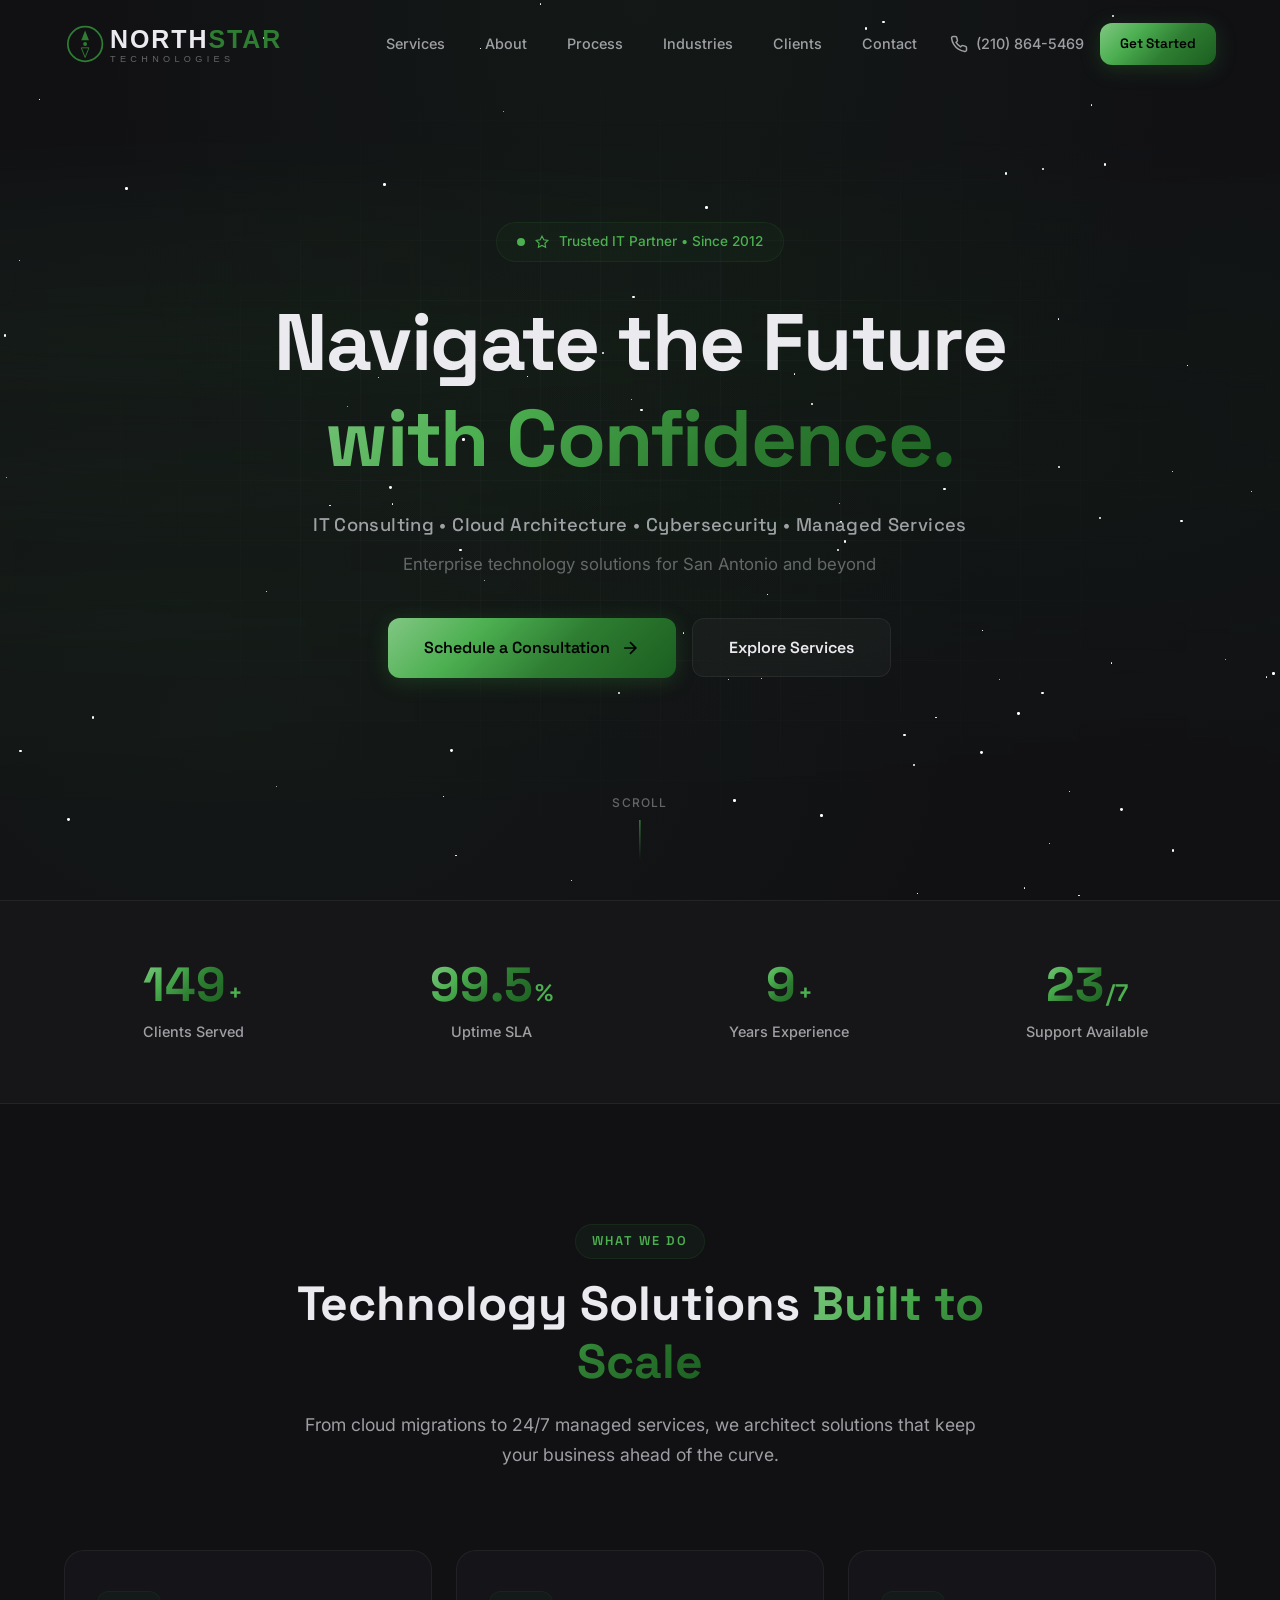
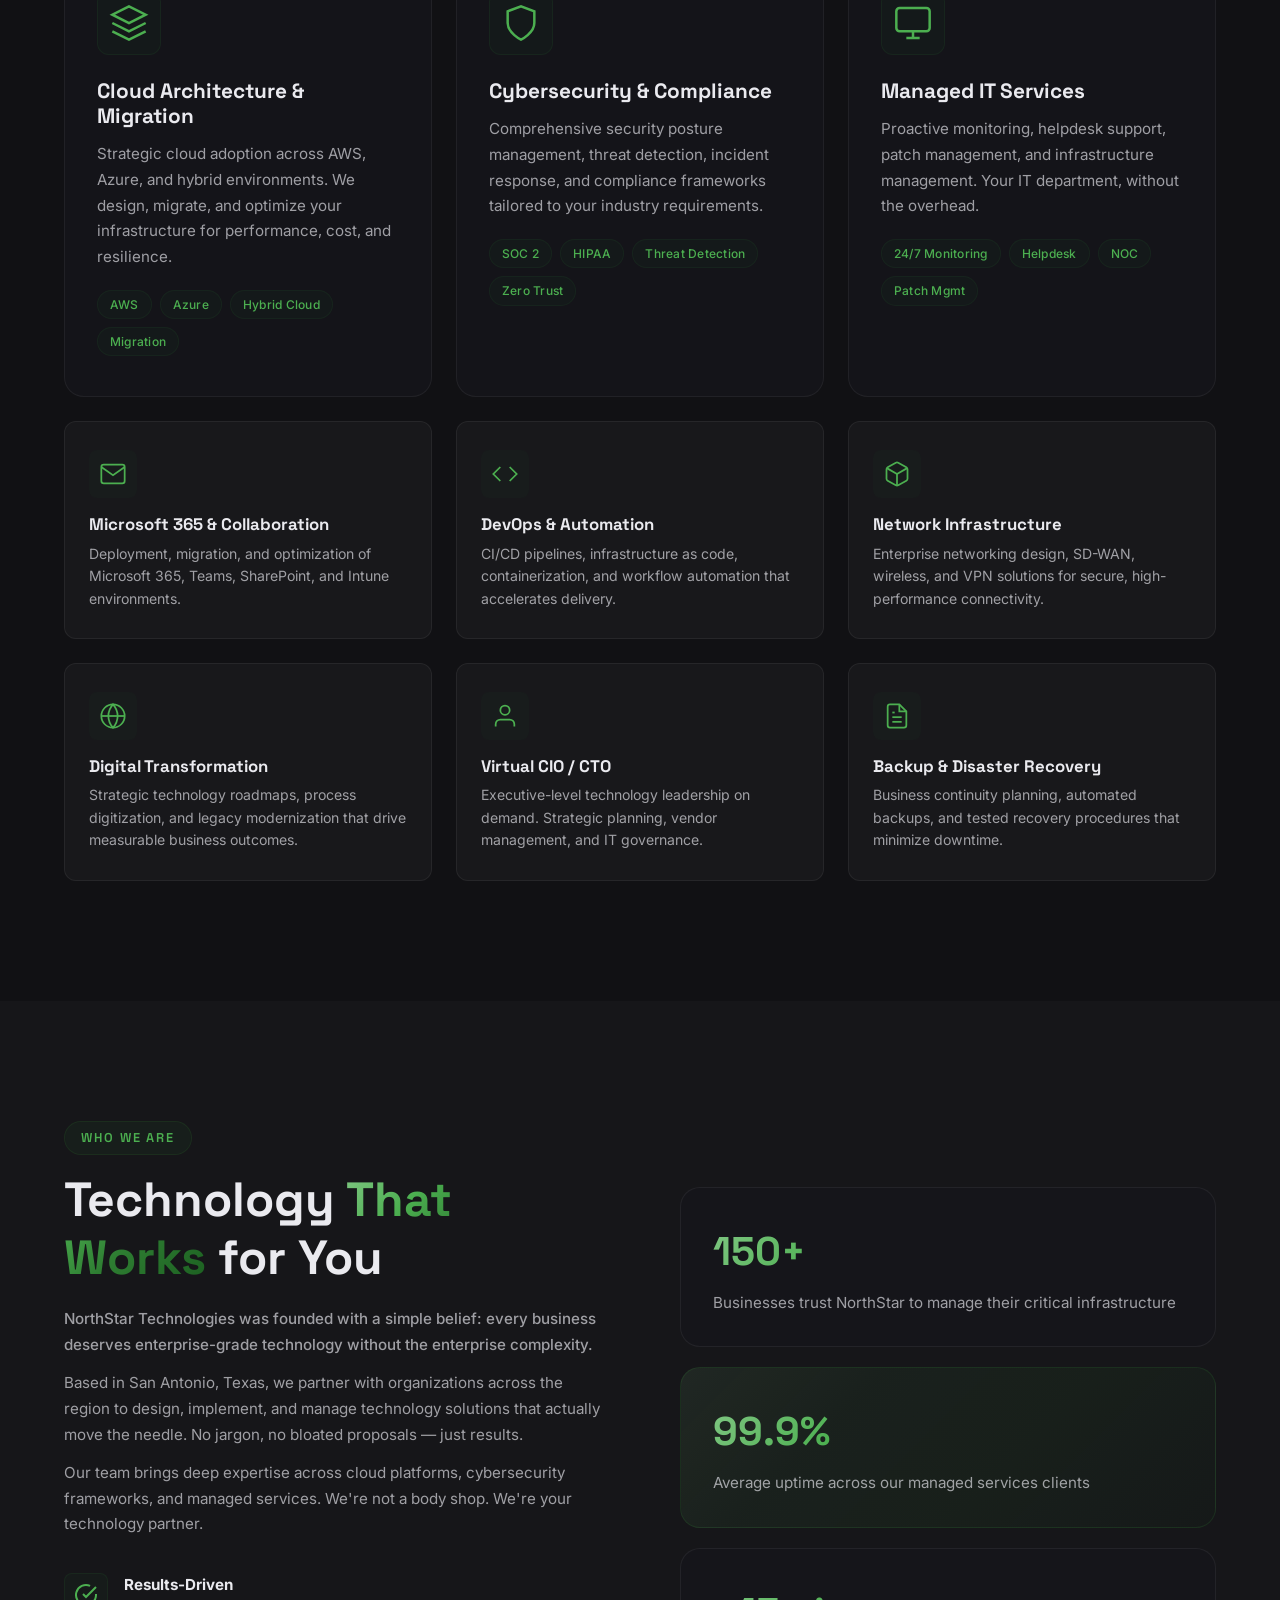
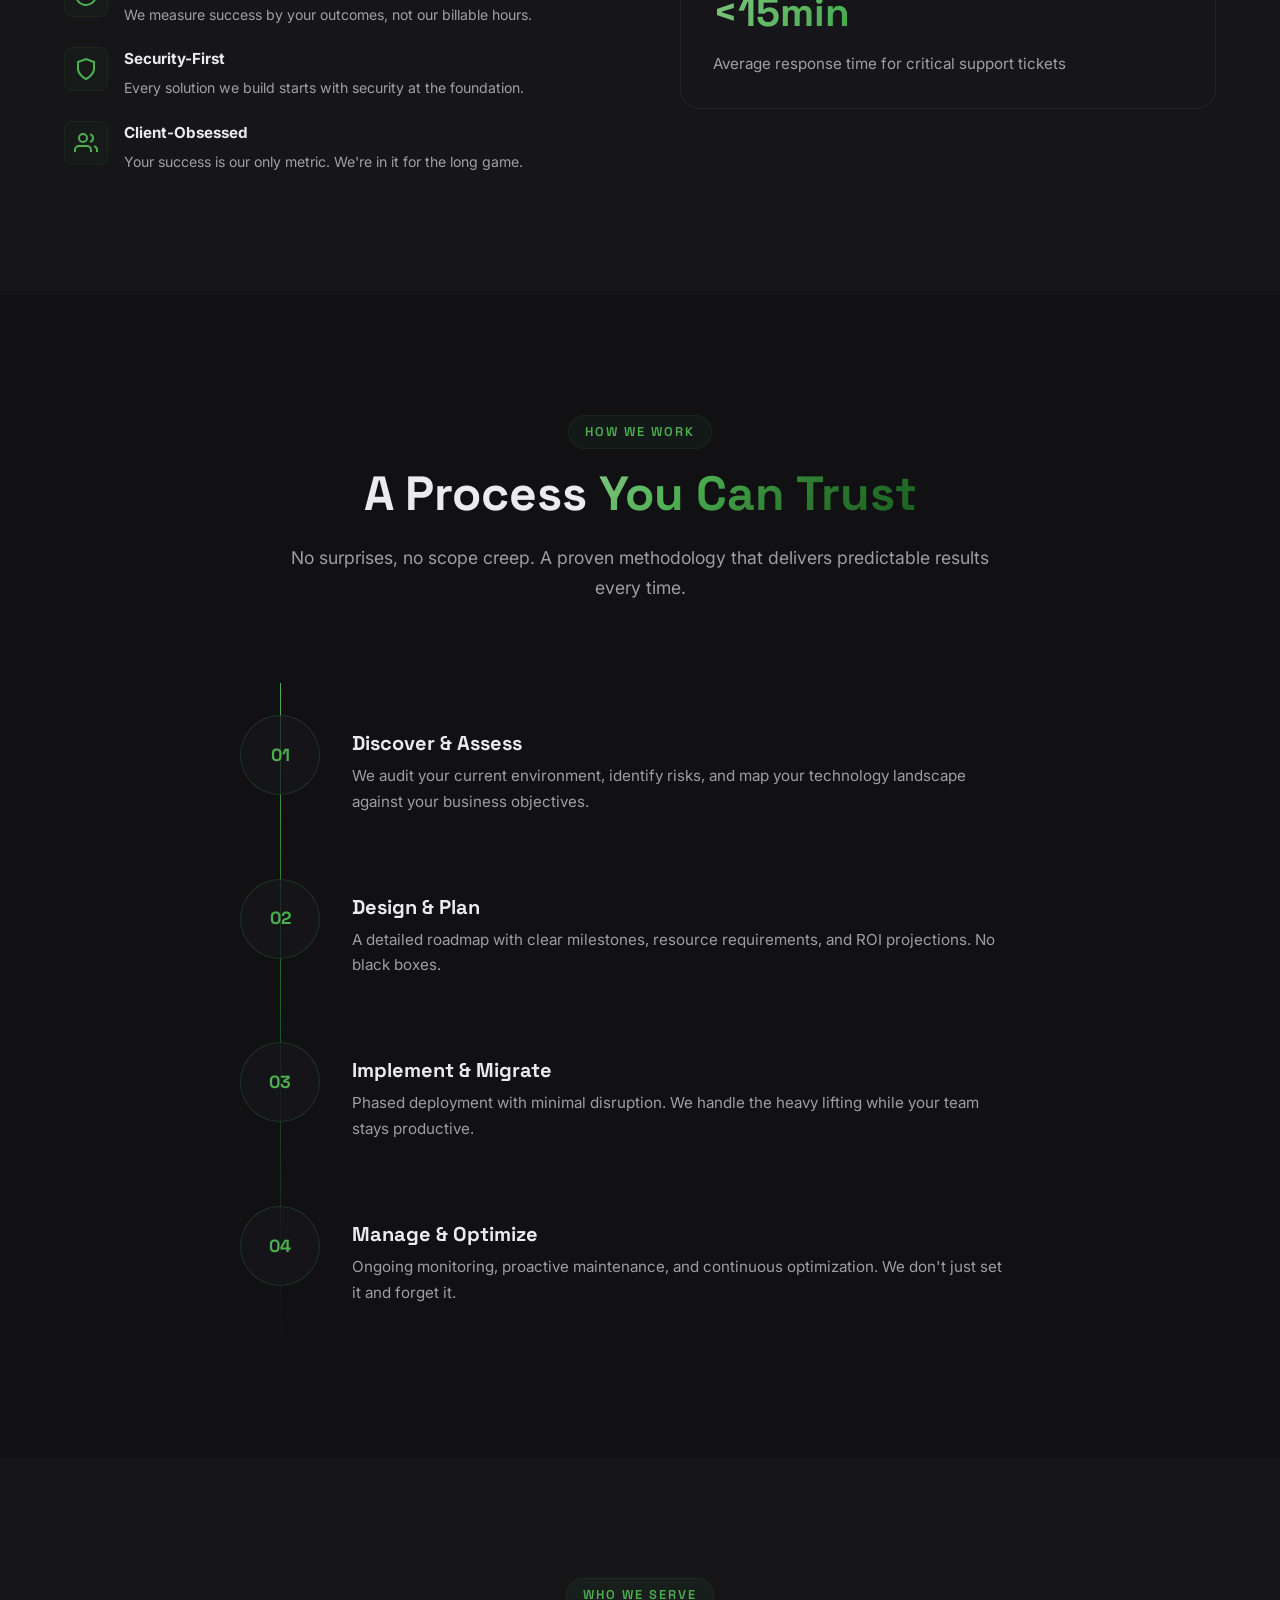
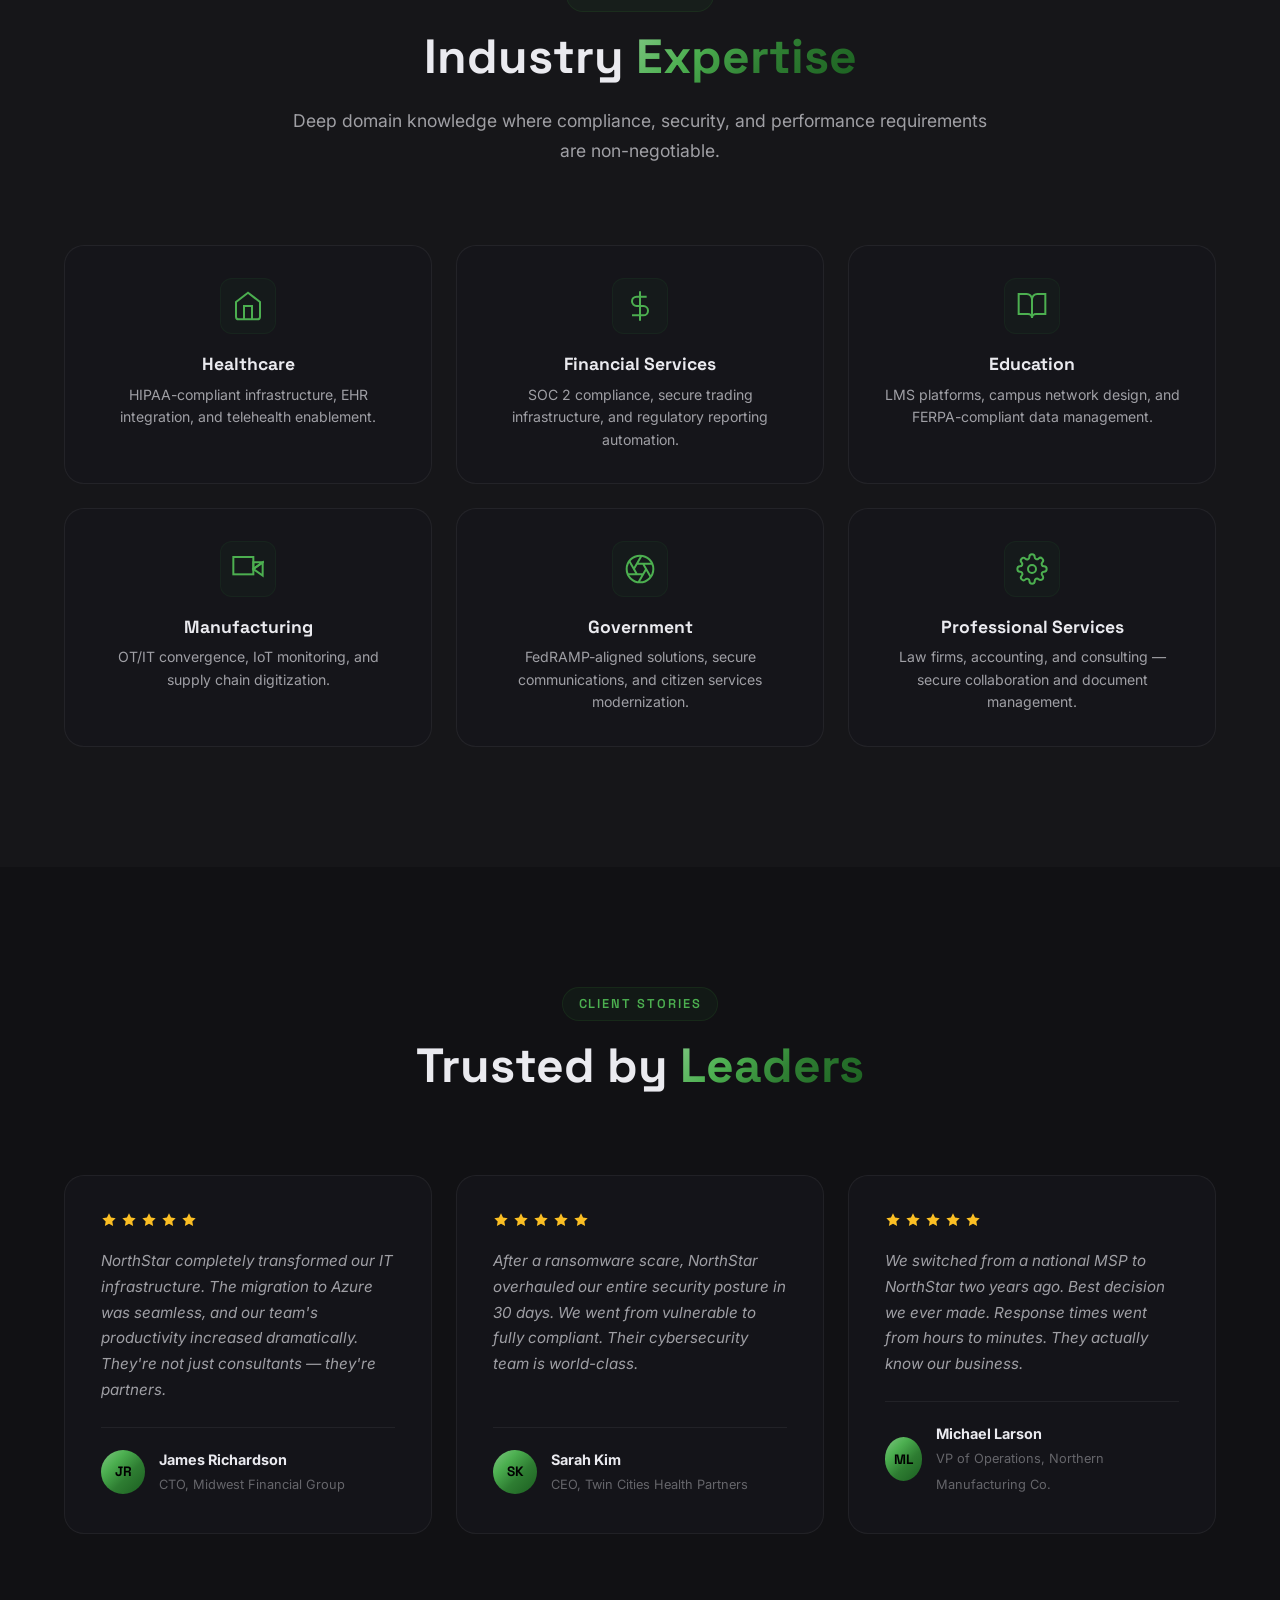
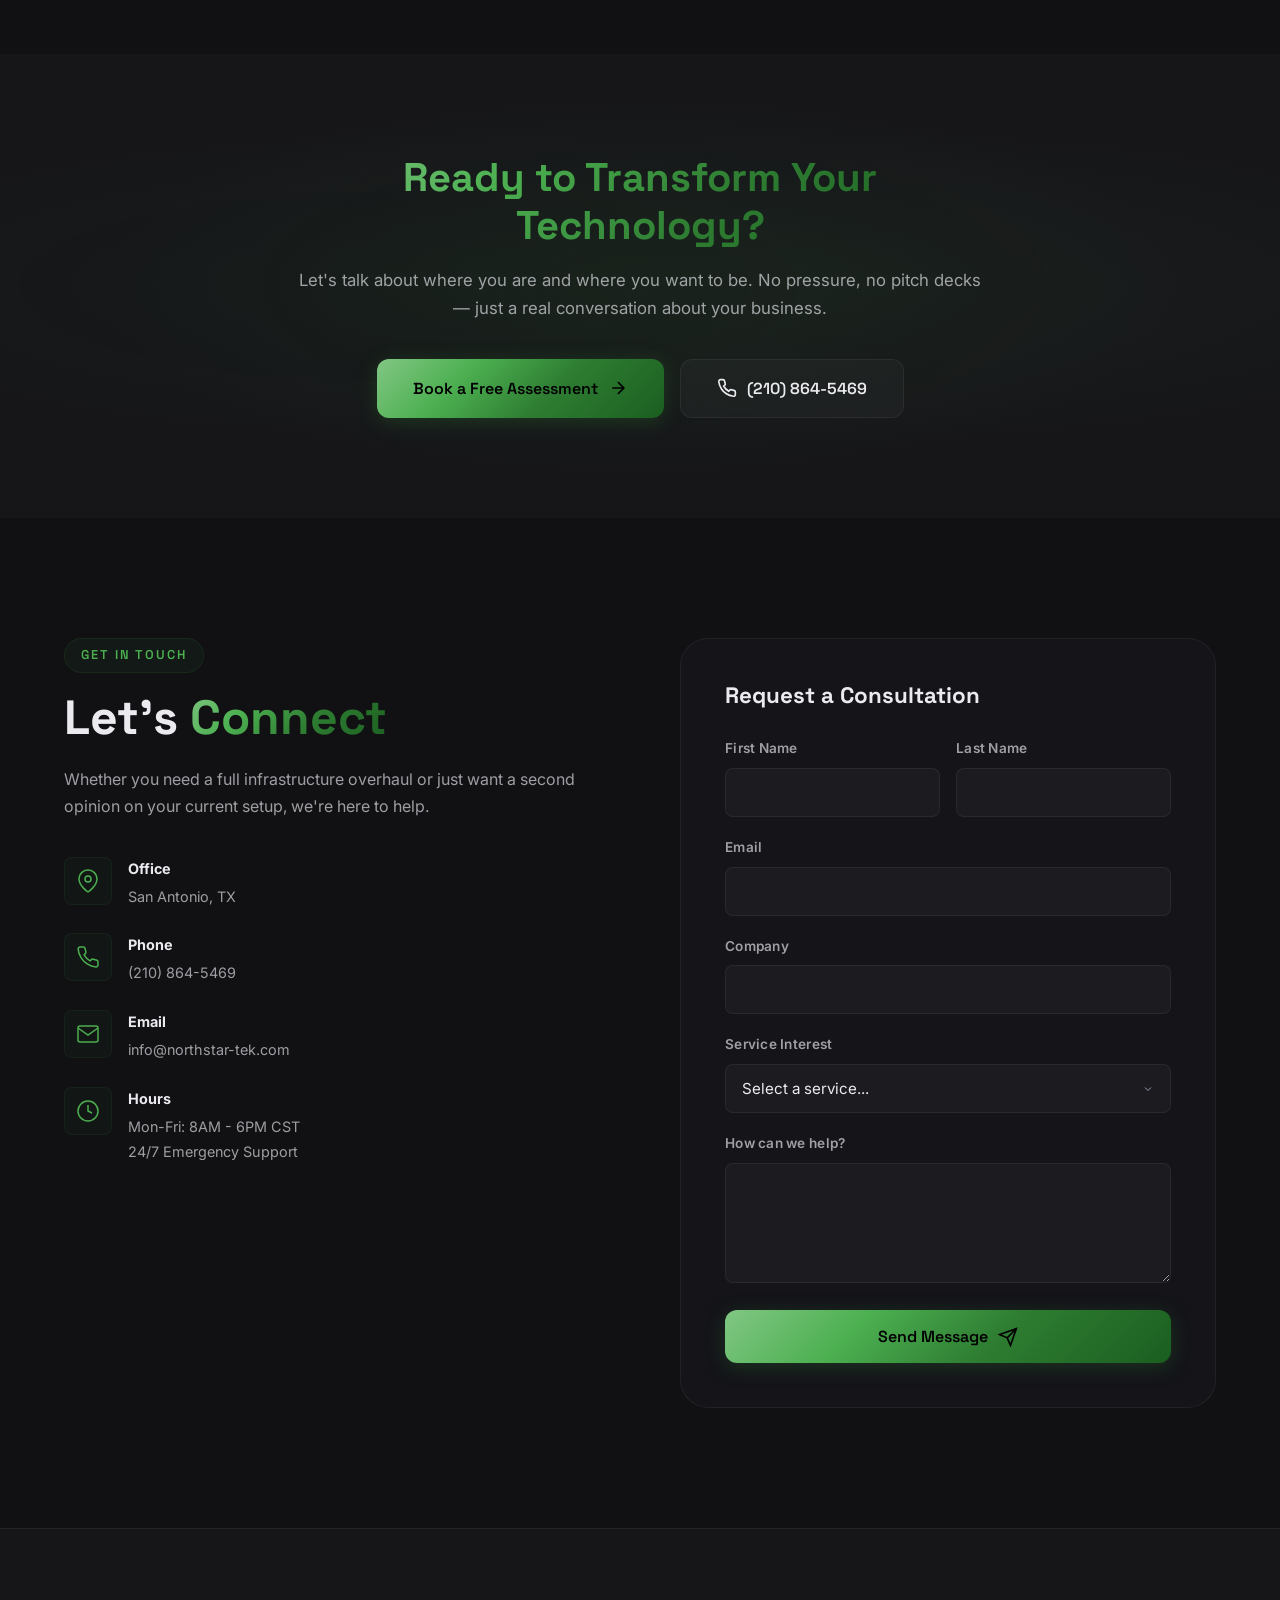
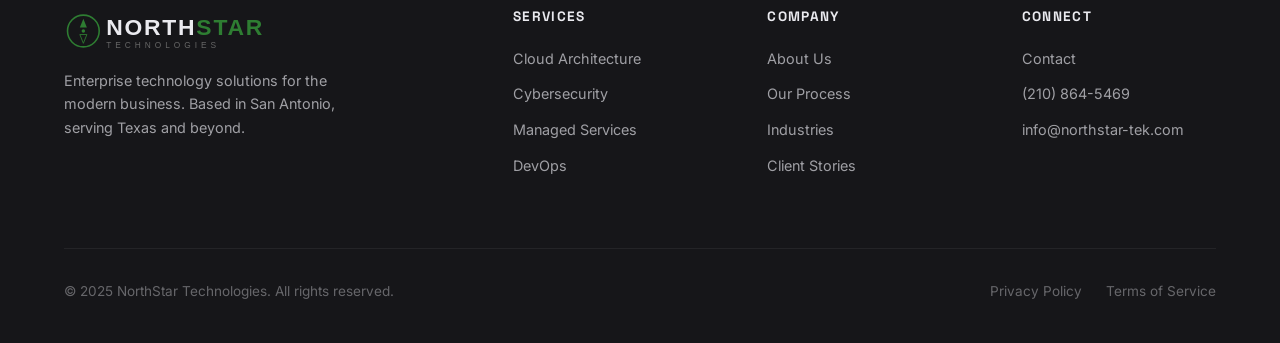
==== index.html @ d7e5555e "fix: correct phone number, founded year, metrics layout - Phone: (210) 864-5469 - Founded: 2012 - Me" ====
<!DOCTYPE html>
<html lang="en">
<head>
    <meta charset="UTF-8">
    <meta name="viewport" content="width=device-width, initial-scale=1.0">
    <title>NorthStar Technologies | IT Consulting & Managed Services — Saint Paul, MN</title>
    <meta name="description" content="NorthStar Technologies — San Antonio's premier IT consulting firm. Managed services, cloud architecture, cybersecurity, and digital transformation. Trusted by enterprises since 2012.">
    <meta name="keywords" content="IT consulting San Antonio, managed services Texas, cloud architecture, cybersecurity, digital transformation, NorthStar Technologies">
    <meta property="og:title" content="NorthStar Technologies | IT Consulting & Managed Services">
    <meta property="og:description" content="San Antonio's premier IT consulting firm. Cloud, security, managed services.">
    <meta property="og:type" content="website">
    <meta property="og:url" content="https://www.northstar-tek.com">
    <link rel="preconnect" href="https://fonts.googleapis.com">
    <link rel="preconnect" href="https://fonts.gstatic.com" crossorigin>
    <link href="https://fonts.googleapis.com/css2?family=Space+Grotesk:wght@300;400;500;600;700&family=Inter:wght@300;400;500;600;700&display=swap" rel="stylesheet">
    <link rel="stylesheet" href="css/styles.css">
    <link rel="icon" type="image/svg+xml" href="images/logo.svg">
</head>
<body>

    <!-- ========== NAVIGATION ========== -->
    <nav class="navbar" id="navbar">
        <div class="nav-container">
            <a href="#hero" class="nav-logo">
                <img src="images/logo-full.svg" alt="NorthStar Technologies" class="nav-logo-full">
                <img src="images/logo.svg" alt="NorthStar Technologies" class="nav-logo-icon">
            </a>
            <button class="nav-toggle" id="navToggle" aria-label="Toggle navigation">
                <span></span>
                <span></span>
                <span></span>
            </button>
            <ul class="nav-links" id="navLinks">
                <li><a href="#services">Services</a></li>
                <li><a href="#about">About</a></li>
                <li><a href="#process">Process</a></li>
                <li><a href="#industries">Industries</a></li>
                <li><a href="#testimonials">Clients</a></li>
                <li><a href="#contact">Contact</a></li>
            </ul>
            <div class="nav-cta">
                <a href="tel:+12108645469" class="nav-phone">
                    <svg width="18" height="18" viewBox="0 0 24 24" fill="none" stroke="currentColor" stroke-width="2"><path d="M22 16.92v3a2 2 0 01-2.18 2 19.79 19.79 0 01-8.63-3.07 19.5 19.5 0 01-6-6 19.79 19.79 0 01-3.07-8.67A2 2 0 014.11 2h3a2 2 0 012 1.72c.127.96.361 1.903.7 2.81a2 2 0 01-.45 2.11L8.09 9.91a16 16 0 006 6l1.27-1.27a2 2 0 012.11-.45c.907.339 1.85.573 2.81.7A2 2 0 0122 16.92z"/></svg>
                    <span>(210) 864-5469</span>
                </a>
                <a href="#contact" class="btn btn-primary btn-sm">Get Started</a>
            </div>
        </div>
    </nav>

    <!-- ========== HERO ========== -->
    <section class="hero" id="hero">
        <div class="hero-bg">
            <div class="hero-gradient"></div>
            <div class="hero-aurora" id="heroAurora"></div>
            <div class="hero-stars" id="heroStars"></div>
            <div class="hero-grid-overlay"></div>
        </div>
        <div class="hero-content">
            <div class="hero-badge reveal">
                <div class="badge-pulse"></div>
                <svg width="14" height="14" viewBox="0 0 24 24" fill="none" stroke="currentColor" stroke-width="2"><polygon points="12 2 15.09 8.26 22 9.27 17 14.14 18.18 21.02 12 17.77 5.82 21.02 7 14.14 2 9.27 8.91 8.26 12 2"/></svg>
                Trusted IT Partner &bull; Since 2012
            </div>
            <h1 class="hero-title">
                <span class="hero-title-line">Navigate the Future</span>
                <span class="hero-title-line glow">with Confidence.</span>
            </h1>
            <p class="hero-subtitle">IT Consulting &bull; Cloud Architecture &bull; Cybersecurity &bull; Managed Services</p>
            <p class="hero-tagline">Enterprise technology solutions for San Antonio and beyond</p>
            <div class="hero-cta">
                <a href="#contact" class="btn btn-primary btn-lg">
                    Schedule a Consultation
                    <svg width="20" height="20" viewBox="0 0 24 24" fill="none" stroke="currentColor" stroke-width="2"><path d="M5 12h14M12 5l7 7-7 7"/></svg>
                </a>
                <a href="#services" class="btn btn-glass btn-lg">
                    Explore Services
                </a>
            </div>
        </div>
        <div class="hero-scroll-indicator">
            <span>Scroll</span>
            <div class="scroll-line"></div>
        </div>
    </section>

    <!-- ========== METRICS STRIP ========== -->
    <section class="metrics-strip">
        <div class="container">
            <div class="metrics-grid">
                <div class="metric-item reveal">
                    <div class="metric-row">
                        <div class="metric-number" data-count="150">0</div>
                        <div class="metric-suffix">+</div>
                    </div>
                    <div class="metric-label">Clients Served</div>
                </div>
                <div class="metric-item reveal">
                    <div class="metric-row">
                        <div class="metric-number" data-count="99.9">0</div>
                        <div class="metric-suffix">%</div>
                    </div>
                    <div class="metric-label">Uptime SLA</div>
                </div>
                <div class="metric-item reveal">
                    <div class="metric-row">
                        <div class="metric-number" data-count="10">0</div>
                        <div class="metric-suffix">+</div>
                    </div>
                    <div class="metric-label">Years Experience</div>
                </div>
                <div class="metric-item reveal">
                    <div class="metric-row">
                        <div class="metric-number" data-count="24">0</div>
                        <div class="metric-suffix">/7</div>
                    </div>
                    <div class="metric-label">Support Available</div>
                </div>
            </div>
        </div>
    </section>

    <!-- ========== SERVICES ========== -->
    <section class="services" id="services">
        <div class="container">
            <div class="section-header reveal">
                <span class="section-label">What We Do</span>
                <h2 class="section-title">Technology Solutions <span class="glow">Built to Scale</span></h2>
                <p class="section-description">From cloud migrations to 24/7 managed services, we architect solutions that keep your business ahead of the curve.</p>
            </div>

            <div class="services-featured">
                <div class="service-card featured reveal">
                    <div class="service-icon">
                        <svg width="40" height="40" viewBox="0 0 24 24" fill="none" stroke="currentColor" stroke-width="1.5"><path d="M12 2L2 7l10 5 10-5-10-5z"/><path d="M2 17l10 5 10-5"/><path d="M2 12l10 5 10-5"/></svg>
                    </div>
                    <h3>Cloud Architecture & Migration</h3>
                    <p>Strategic cloud adoption across AWS, Azure, and hybrid environments. We design, migrate, and optimize your infrastructure for performance, cost, and resilience.</p>
                    <ul class="service-tags">
                        <li>AWS</li>
                        <li>Azure</li>
                        <li>Hybrid Cloud</li>
                        <li>Migration</li>
                    </ul>
                </div>
                <div class="service-card featured reveal">
                    <div class="service-icon">
                        <svg width="40" height="40" viewBox="0 0 24 24" fill="none" stroke="currentColor" stroke-width="1.5"><path d="M12 22s8-4 8-10V5l-8-3-8 3v7c0 6 8 10 8 10z"/></svg>
                    </div>
                    <h3>Cybersecurity & Compliance</h3>
                    <p>Comprehensive security posture management, threat detection, incident response, and compliance frameworks tailored to your industry requirements.</p>
                    <ul class="service-tags">
                        <li>SOC 2</li>
                        <li>HIPAA</li>
                        <li>Threat Detection</li>
                        <li>Zero Trust</li>
                    </ul>
                </div>
                <div class="service-card featured reveal">
                    <div class="service-icon">
                        <svg width="40" height="40" viewBox="0 0 24 24" fill="none" stroke="currentColor" stroke-width="1.5"><rect x="2" y="3" width="20" height="14" rx="2" ry="2"/><line x1="8" y1="21" x2="16" y2="21"/><line x1="12" y1="17" x2="12" y2="21"/></svg>
                    </div>
                    <h3>Managed IT Services</h3>
                    <p>Proactive monitoring, helpdesk support, patch management, and infrastructure management. Your IT department, without the overhead.</p>
                    <ul class="service-tags">
                        <li>24/7 Monitoring</li>
                        <li>Helpdesk</li>
                        <li>NOC</li>
                        <li>Patch Mgmt</li>
                    </ul>
                </div>
            </div>

            <div class="services-grid">
                <div class="service-card-mini reveal">
                    <div class="service-icon-mini">
                        <svg width="28" height="28" viewBox="0 0 24 24" fill="none" stroke="currentColor" stroke-width="1.5"><path d="M4 4h16c1.1 0 2 .9 2 2v12c0 1.1-.9 2-2 2H4c-1.1 0-2-.9-2-2V6c0-1.1.9-2 2-2z"/><polyline points="22,6 12,13 2,6"/></svg>
                    </div>
                    <h4>Microsoft 365 & Collaboration</h4>
                    <p>Deployment, migration, and optimization of Microsoft 365, Teams, SharePoint, and Intune environments.</p>
                </div>
                <div class="service-card-mini reveal">
                    <div class="service-icon-mini">
                        <svg width="28" height="28" viewBox="0 0 24 24" fill="none" stroke="currentColor" stroke-width="1.5"><polyline points="16 18 22 12 16 6"/><polyline points="8 6 2 12 8 18"/></svg>
                    </div>
                    <h4>DevOps & Automation</h4>
                    <p>CI/CD pipelines, infrastructure as code, containerization, and workflow automation that accelerates delivery.</p>
                </div>
                <div class="service-card-mini reveal">
                    <div class="service-icon-mini">
                        <svg width="28" height="28" viewBox="0 0 24 24" fill="none" stroke="currentColor" stroke-width="1.5"><path d="M21 16V8a2 2 0 00-1-1.73l-7-4a2 2 0 00-2 0l-7 4A2 2 0 003 8v8a2 2 0 001 1.73l7 4a2 2 0 002 0l7-4A2 2 0 0021 16z"/><polyline points="3.27 6.96 12 12.01 20.73 6.96"/><line x1="12" y1="22.08" x2="12" y2="12"/></svg>
                    </div>
                    <h4>Network Infrastructure</h4>
                    <p>Enterprise networking design, SD-WAN, wireless, and VPN solutions for secure, high-performance connectivity.</p>
                </div>
                <div class="service-card-mini reveal">
                    <div class="service-icon-mini">
                        <svg width="28" height="28" viewBox="0 0 24 24" fill="none" stroke="currentColor" stroke-width="1.5"><circle cx="12" cy="12" r="10"/><line x1="2" y1="12" x2="22" y2="12"/><path d="M12 2a15.3 15.3 0 014 10 15.3 15.3 0 01-4 10 15.3 15.3 0 01-4-10 15.3 15.3 0 014-10z"/></svg>
                    </div>
                    <h4>Digital Transformation</h4>
                    <p>Strategic technology roadmaps, process digitization, and legacy modernization that drive measurable business outcomes.</p>
                </div>
                <div class="service-card-mini reveal">
                    <div class="service-icon-mini">
                        <svg width="28" height="28" viewBox="0 0 24 24" fill="none" stroke="currentColor" stroke-width="1.5"><path d="M20 21v-2a4 4 0 00-4-4H8a4 4 0 00-4 4v2"/><circle cx="12" cy="7" r="4"/></svg>
                    </div>
                    <h4>Virtual CIO / CTO</h4>
                    <p>Executive-level technology leadership on demand. Strategic planning, vendor management, and IT governance.</p>
                </div>
                <div class="service-card-mini reveal">
                    <div class="service-icon-mini">
                        <svg width="28" height="28" viewBox="0 0 24 24" fill="none" stroke="currentColor" stroke-width="1.5"><path d="M14 2H6a2 2 0 00-2 2v16a2 2 0 002 2h12a2 2 0 002-2V8z"/><polyline points="14 2 14 8 20 8"/><line x1="16" y1="13" x2="8" y2="13"/><line x1="16" y1="17" x2="8" y2="17"/><polyline points="10 9 9 9 8 9"/></svg>
                    </div>
                    <h4>Backup & Disaster Recovery</h4>
                    <p>Business continuity planning, automated backups, and tested recovery procedures that minimize downtime.</p>
                </div>
            </div>
        </div>
    </section>

    <!-- ========== ABOUT ========== -->
    <section class="about" id="about">
        <div class="container">
            <div class="about-grid">
                <div class="about-content reveal">
                    <span class="section-label">Who We Are</span>
                    <h2 class="section-title">Technology <span class="glow">That Works</span> for You</h2>
                    <p class="about-lead">NorthStar Technologies was founded with a simple belief: every business deserves enterprise-grade technology without the enterprise complexity.</p>
                    <p>Based in San Antonio, Texas, we partner with organizations across the region to design, implement, and manage technology solutions that actually move the needle. No jargon, no bloated proposals — just results.</p>
                    <p>Our team brings deep expertise across cloud platforms, cybersecurity frameworks, and managed services. We're not a body shop. We're your technology partner.</p>
                    <div class="about-values">
                        <div class="value-item">
                            <div class="value-icon">
                                <svg width="24" height="24" viewBox="0 0 24 24" fill="none" stroke="currentColor" stroke-width="2"><path d="M22 11.08V12a10 10 0 11-5.93-9.14"/><polyline points="22 4 12 14.01 9 11.01"/></svg>
                            </div>
                            <div>
                                <strong>Results-Driven</strong>
                                <span>We measure success by your outcomes, not our billable hours.</span>
                            </div>
                        </div>
                        <div class="value-item">
                            <div class="value-icon">
                                <svg width="24" height="24" viewBox="0 0 24 24" fill="none" stroke="currentColor" stroke-width="2"><path d="M12 22s8-4 8-10V5l-8-3-8 3v7c0 6 8 10 8 10z"/></svg>
                            </div>
                            <div>
                                <strong>Security-First</strong>
                                <span>Every solution we build starts with security at the foundation.</span>
                            </div>
                        </div>
                        <div class="value-item">
                            <div class="value-icon">
                                <svg width="24" height="24" viewBox="0 0 24 24" fill="none" stroke="currentColor" stroke-width="2"><path d="M17 21v-2a4 4 0 00-4-4H5a4 4 0 00-4 4v2"/><circle cx="9" cy="7" r="4"/><path d="M23 21v-2a4 4 0 00-3-3.87"/><path d="M16 3.13a4 4 0 010 7.75"/></svg>
                            </div>
                            <div>
                                <strong>Client-Obsessed</strong>
                                <span>Your success is our only metric. We're in it for the long game.</span>
                            </div>
                        </div>
                    </div>
                </div>
                <div class="about-visual reveal">
                    <div class="about-card-stack">
                        <div class="about-stat-card">
                            <div class="stat-number">150+</div>
                            <div class="stat-text">Businesses trust NorthStar to manage their critical infrastructure</div>
                        </div>
                        <div class="about-stat-card accent">
                            <div class="stat-number">99.9%</div>
                            <div class="stat-text">Average uptime across our managed services clients</div>
                        </div>
                        <div class="about-stat-card">
                            <div class="stat-number">&lt;15min</div>
                            <div class="stat-text">Average response time for critical support tickets</div>
                        </div>
                    </div>
                </div>
            </div>
        </div>
    </section>

    <!-- ========== PROCESS ========== -->
    <section class="process" id="process">
        <div class="container">
            <div class="section-header reveal">
                <span class="section-label">How We Work</span>
                <h2 class="section-title">A Process <span class="glow">You Can Trust</span></h2>
                <p class="section-description">No surprises, no scope creep. A proven methodology that delivers predictable results every time.</p>
            </div>

            <div class="process-timeline">
                <div class="process-step reveal">
                    <div class="step-number">01</div>
                    <div class="step-content">
                        <h3>Discover & Assess</h3>
                        <p>We audit your current environment, identify risks, and map your technology landscape against your business objectives.</p>
                    </div>
                    <div class="step-line"></div>
                </div>
                <div class="process-step reveal">
                    <div class="step-number">02</div>
                    <div class="step-content">
                        <h3>Design & Plan</h3>
                        <p>A detailed roadmap with clear milestones, resource requirements, and ROI projections. No black boxes.</p>
                    </div>
                    <div class="step-line"></div>
                </div>
                <div class="process-step reveal">
                    <div class="step-number">03</div>
                    <div class="step-content">
                        <h3>Implement & Migrate</h3>
                        <p>Phased deployment with minimal disruption. We handle the heavy lifting while your team stays productive.</p>
                    </div>
                    <div class="step-line"></div>
                </div>
                <div class="process-step reveal">
                    <div class="step-number">04</div>
                    <div class="step-content">
                        <h3>Manage & Optimize</h3>
                        <p>Ongoing monitoring, proactive maintenance, and continuous optimization. We don't just set it and forget it.</p>
                    </div>
                    <div class="step-line"></div>
                </div>
            </div>
        </div>
    </section>

    <!-- ========== INDUSTRIES ========== -->
    <section class="industries" id="industries">
        <div class="container">
            <div class="section-header reveal">
                <span class="section-label">Who We Serve</span>
                <h2 class="section-title">Industry <span class="glow">Expertise</span></h2>
                <p class="section-description">Deep domain knowledge where compliance, security, and performance requirements are non-negotiable.</p>
            </div>

            <div class="industries-grid">
                <div class="industry-card reveal">
                    <div class="industry-icon">
                        <svg width="32" height="32" viewBox="0 0 24 24" fill="none" stroke="currentColor" stroke-width="1.5"><path d="M3 9l9-7 9 7v11a2 2 0 01-2 2H5a2 2 0 01-2-2V9z"/><path d="M9 22V12h6v10"/></svg>
                    </div>
                    <h4>Healthcare</h4>
                    <p>HIPAA-compliant infrastructure, EHR integration, and telehealth enablement.</p>
                </div>
                <div class="industry-card reveal">
                    <div class="industry-icon">
                        <svg width="32" height="32" viewBox="0 0 24 24" fill="none" stroke="currentColor" stroke-width="1.5"><line x1="12" y1="1" x2="12" y2="23"/><path d="M17 5H9.5a3.5 3.5 0 000 7h5a3.5 3.5 0 010 7H6"/></svg>
                    </div>
                    <h4>Financial Services</h4>
                    <p>SOC 2 compliance, secure trading infrastructure, and regulatory reporting automation.</p>
                </div>
                <div class="industry-card reveal">
                    <div class="industry-icon">
                        <svg width="32" height="32" viewBox="0 0 24 24" fill="none" stroke="currentColor" stroke-width="1.5"><path d="M2 3h6a4 4 0 014 4v14a3 3 0 00-3-3H2V3z"/><path d="M22 3h-6a4 4 0 00-4 4v14a3 3 0 013-3h7V3z"/></svg>
                    </div>
                    <h4>Education</h4>
                    <p>LMS platforms, campus network design, and FERPA-compliant data management.</p>
                </div>
                <div class="industry-card reveal">
                    <div class="industry-icon">
                        <svg width="32" height="32" viewBox="0 0 24 24" fill="none" stroke="currentColor" stroke-width="1.5"><rect x="1" y="3" width="15" height="13"/><polygon points="23 7 16 12 16 7 23 7"/><polygon points="23 7 16 12 23 17"/></svg>
                    </div>
                    <h4>Manufacturing</h4>
                    <p>OT/IT convergence, IoT monitoring, and supply chain digitization.</p>
                </div>
                <div class="industry-card reveal">
                    <div class="industry-icon">
                        <svg width="32" height="32" viewBox="0 0 24 24" fill="none" stroke="currentColor" stroke-width="1.5"><path d="M12 22c5.523 0 10-4.477 10-10S17.523 2 12 2 2 6.477 2 12s4.477 10 10 10z"/><path d="M14.31 8l5.74 9.94M9.69 8h11.48M7.38 12l5.74-9.94M9.69 16L3.95 6.06M14.31 16H2.83M16.62 12l-5.74 9.94"/></svg>
                    </div>
                    <h4>Government</h4>
                    <p>FedRAMP-aligned solutions, secure communications, and citizen services modernization.</p>
                </div>
                <div class="industry-card reveal">
                    <div class="industry-icon">
                        <svg width="32" height="32" viewBox="0 0 24 24" fill="none" stroke="currentColor" stroke-width="1.5"><circle cx="12" cy="12" r="3"/><path d="M19.4 15a1.65 1.65 0 00.33 1.82l.06.06a2 2 0 010 2.83 2 2 0 01-2.83 0l-.06-.06a1.65 1.65 0 00-1.82-.33 1.65 1.65 0 00-1 1.51V21a2 2 0 01-4 0v-.09A1.65 1.65 0 009 19.4a1.65 1.65 0 00-1.82.33l-.06.06a2 2 0 01-2.83-2.83l.06-.06A1.65 1.65 0 004.68 15a1.65 1.65 0 00-1.51-1H3a2 2 0 010-4h.09A1.65 1.65 0 004.6 9a1.65 1.65 0 00-.33-1.82l-.06-.06a2 2 0 012.83-2.83l.06.06A1.65 1.65 0 009 4.68a1.65 1.65 0 001-1.51V3a2 2 0 014 0v.09a1.65 1.65 0 001 1.51 1.65 1.65 0 001.82-.33l.06-.06a2 2 0 012.83 2.83l-.06.06A1.65 1.65 0 0019.4 9a1.65 1.65 0 001.51 1H21a2 2 0 010 4h-.09a1.65 1.65 0 00-1.51 1z"/></svg>
                    </div>
                    <h4>Professional Services</h4>
                    <p>Law firms, accounting, and consulting — secure collaboration and document management.</p>
                </div>
            </div>
        </div>
    </section>

    <!-- ========== TESTIMONIALS ========== -->
    <section class="testimonials" id="testimonials">
        <div class="container">
            <div class="section-header reveal">
                <span class="section-label">Client Stories</span>
                <h2 class="section-title">Trusted by <span class="glow">Leaders</span></h2>
            </div>

            <div class="testimonial-grid">
                <div class="testimonial-card reveal">
                    <div class="testimonial-stars">
                        <svg width="16" height="16" viewBox="0 0 24 24" fill="currentColor"><polygon points="12 2 15.09 8.26 22 9.27 17 14.14 18.18 21.02 12 17.77 5.82 21.02 7 14.14 2 9.27 8.91 8.26 12 2"/></svg>
                        <svg width="16" height="16" viewBox="0 0 24 24" fill="currentColor"><polygon points="12 2 15.09 8.26 22 9.27 17 14.14 18.18 21.02 12 17.77 5.82 21.02 7 14.14 2 9.27 8.91 8.26 12 2"/></svg>
                        <svg width="16" height="16" viewBox="0 0 24 24" fill="currentColor"><polygon points="12 2 15.09 8.26 22 9.27 17 14.14 18.18 21.02 12 17.77 5.82 21.02 7 14.14 2 9.27 8.91 8.26 12 2"/></svg>
                        <svg width="16" height="16" viewBox="0 0 24 24" fill="currentColor"><polygon points="12 2 15.09 8.26 22 9.27 17 14.14 18.18 21.02 12 17.77 5.82 21.02 7 14.14 2 9.27 8.91 8.26 12 2"/></svg>
                        <svg width="16" height="16" viewBox="0 0 24 24" fill="currentColor"><polygon points="12 2 15.09 8.26 22 9.27 17 14.14 18.18 21.02 12 17.77 5.82 21.02 7 14.14 2 9.27 8.91 8.26 12 2"/></svg>
                    </div>
                    <blockquote>NorthStar completely transformed our IT infrastructure. The migration to Azure was seamless, and our team's productivity increased dramatically. They're not just consultants — they're partners.</blockquote>
                    <div class="testimonial-author">
                        <div class="author-avatar">JR</div>
                        <div>
                            <strong>James Richardson</strong>
                            <span>CTO, Midwest Financial Group</span>
                        </div>
                    </div>
                </div>
                <div class="testimonial-card reveal">
                    <div class="testimonial-stars">
                        <svg width="16" height="16" viewBox="0 0 24 24" fill="currentColor"><polygon points="12 2 15.09 8.26 22 9.27 17 14.14 18.18 21.02 12 17.77 5.82 21.02 7 14.14 2 9.27 8.91 8.26 12 2"/></svg>
                        <svg width="16" height="16" viewBox="0 0 24 24" fill="currentColor"><polygon points="12 2 15.09 8.26 22 9.27 17 14.14 18.18 21.02 12 17.77 5.82 21.02 7 14.14 2 9.27 8.91 8.26 12 2"/></svg>
                        <svg width="16" height="16" viewBox="0 0 24 24" fill="currentColor"><polygon points="12 2 15.09 8.26 22 9.27 17 14.14 18.18 21.02 12 17.77 5.82 21.02 7 14.14 2 9.27 8.91 8.26 12 2"/></svg>
                        <svg width="16" height="16" viewBox="0 0 24 24" fill="currentColor"><polygon points="12 2 15.09 8.26 22 9.27 17 14.14 18.18 21.02 12 17.77 5.82 21.02 7 14.14 2 9.27 8.91 8.26 12 2"/></svg>
                        <svg width="16" height="16" viewBox="0 0 24 24" fill="currentColor"><polygon points="12 2 15.09 8.26 22 9.27 17 14.14 18.18 21.02 12 17.77 5.82 21.02 7 14.14 2 9.27 8.91 8.26 12 2"/></svg>
                    </div>
                    <blockquote>After a ransomware scare, NorthStar overhauled our entire security posture in 30 days. We went from vulnerable to fully compliant. Their cybersecurity team is world-class.</blockquote>
                    <div class="testimonial-author">
                        <div class="author-avatar">SK</div>
                        <div>
                            <strong>Sarah Kim</strong>
                            <span>CEO, Twin Cities Health Partners</span>
                        </div>
                    </div>
                </div>
                <div class="testimonial-card reveal">
                    <div class="testimonial-stars">
                        <svg width="16" height="16" viewBox="0 0 24 24" fill="currentColor"><polygon points="12 2 15.09 8.26 22 9.27 17 14.14 18.18 21.02 12 17.77 5.82 21.02 7 14.14 2 9.27 8.91 8.26 12 2"/></svg>
                        <svg width="16" height="16" viewBox="0 0 24 24" fill="currentColor"><polygon points="12 2 15.09 8.26 22 9.27 17 14.14 18.18 21.02 12 17.77 5.82 21.02 7 14.14 2 9.27 8.91 8.26 12 2"/></svg>
                        <svg width="16" height="16" viewBox="0 0 24 24" fill="currentColor"><polygon points="12 2 15.09 8.26 22 9.27 17 14.14 18.18 21.02 12 17.77 5.82 21.02 7 14.14 2 9.27 8.91 8.26 12 2"/></svg>
                        <svg width="16" height="16" viewBox="0 0 24 24" fill="currentColor"><polygon points="12 2 15.09 8.26 22 9.27 17 14.14 18.18 21.02 12 17.77 5.82 21.02 7 14.14 2 9.27 8.91 8.26 12 2"/></svg>
                        <svg width="16" height="16" viewBox="0 0 24 24" fill="currentColor"><polygon points="12 2 15.09 8.26 22 9.27 17 14.14 18.18 21.02 12 17.77 5.82 21.02 7 14.14 2 9.27 8.91 8.26 12 2"/></svg>
                    </div>
                    <blockquote>We switched from a national MSP to NorthStar two years ago. Best decision we ever made. Response times went from hours to minutes. They actually know our business.</blockquote>
                    <div class="testimonial-author">
                        <div class="author-avatar">ML</div>
                        <div>
                            <strong>Michael Larson</strong>
                            <span>VP of Operations, Northern Manufacturing Co.</span>
                        </div>
                    </div>
                </div>
            </div>
        </div>
    </section>

    <!-- ========== CTA BANNER ========== -->
    <section class="cta-banner">
        <div class="cta-bg">
            <div class="cta-aurora"></div>
        </div>
        <div class="container">
            <div class="cta-content reveal">
                <h2>Ready to Transform Your Technology?</h2>
                <p>Let's talk about where you are and where you want to be. No pressure, no pitch decks — just a real conversation about your business.</p>
                <div class="cta-actions">
                    <a href="#contact" class="btn btn-primary btn-lg">
                        Book a Free Assessment
                        <svg width="20" height="20" viewBox="0 0 24 24" fill="none" stroke="currentColor" stroke-width="2"><path d="M5 12h14M12 5l7 7-7 7"/></svg>
                    </a>
                    <a href="tel:+12108645469" class="btn btn-glass btn-lg">
                        <svg width="20" height="20" viewBox="0 0 24 24" fill="none" stroke="currentColor" stroke-width="2"><path d="M22 16.92v3a2 2 0 01-2.18 2 19.79 19.79 0 01-8.63-3.07 19.5 19.5 0 01-6-6 19.79 19.79 0 01-3.07-8.67A2 2 0 014.11 2h3a2 2 0 012 1.72c.127.96.361 1.903.7 2.81a2 2 0 01-.45 2.11L8.09 9.91a16 16 0 006 6l1.27-1.27a2 2 0 012.11-.45c.907.339 1.85.573 2.81.7A2 2 0 0122 16.92z"/></svg>
                        (210) 864-5469
                    </a>
                </div>
            </div>
        </div>
    </section>

    <!-- ========== CONTACT ========== -->
    <section class="contact" id="contact">
        <div class="container">
            <div class="contact-grid">
                <div class="contact-info reveal">
                    <span class="section-label">Get in Touch</span>
                    <h2 class="section-title">Let's <span class="glow">Connect</span></h2>
                    <p>Whether you need a full infrastructure overhaul or just want a second opinion on your current setup, we're here to help.</p>

                    <div class="contact-details">
                        <div class="contact-item">
                            <div class="contact-icon">
                                <svg width="24" height="24" viewBox="0 0 24 24" fill="none" stroke="currentColor" stroke-width="1.5"><path d="M21 10c0 7-9 13-9 13s-9-6-9-13a9 9 0 0118 0z"/><circle cx="12" cy="10" r="3"/></svg>
                            </div>
                            <div>
                                <strong>Office</strong>
                                <span>San Antonio, TX</span>
                            </div>
                        </div>
                        <div class="contact-item">
                            <div class="contact-icon">
                                <svg width="24" height="24" viewBox="0 0 24 24" fill="none" stroke="currentColor" stroke-width="1.5"><path d="M22 16.92v3a2 2 0 01-2.18 2 19.79 19.79 0 01-8.63-3.07 19.5 19.5 0 01-6-6 19.79 19.79 0 01-3.07-8.67A2 2 0 014.11 2h3a2 2 0 012 1.72c.127.96.361 1.903.7 2.81a2 2 0 01-.45 2.11L8.09 9.91a16 16 0 006 6l1.27-1.27a2 2 0 012.11-.45c.907.339 1.85.573 2.81.7A2 2 0 0122 16.92z"/></svg>
                            </div>
                            <div>
                                <strong>Phone</strong>
                                <a href="tel:+12108645469">(210) 864-5469</a>
                            </div>
                        </div>
                        <div class="contact-item">
                            <div class="contact-icon">
                                <svg width="24" height="24" viewBox="0 0 24 24" fill="none" stroke="currentColor" stroke-width="1.5"><path d="M4 4h16c1.1 0 2 .9 2 2v12c0 1.1-.9 2-2 2H4c-1.1 0-2-.9-2-2V6c0-1.1.9-2 2-2z"/><polyline points="22,6 12,13 2,6"/></svg>
                            </div>
                            <div>
                                <strong>Email</strong>
                                <a href="mailto:info@northstar-tek.com">info@northstar-tek.com</a>
                            </div>
                        </div>
                        <div class="contact-item">
                            <div class="contact-icon">
                                <svg width="24" height="24" viewBox="0 0 24 24" fill="none" stroke="currentColor" stroke-width="1.5"><circle cx="12" cy="12" r="10"/><polyline points="12 6 12 12 16 14"/></svg>
                            </div>
                            <div>
                                <strong>Hours</strong>
                                <span>Mon-Fri: 8AM - 6PM CST<br>24/7 Emergency Support</span>
                            </div>
                        </div>
                    </div>
                </div>
                <div class="contact-form-wrapper reveal">
                    <form class="contact-form" id="contactForm">
                        <h3>Request a Consultation</h3>
                        <div class="form-row">
                            <div class="form-group">
                                <label for="firstName">First Name</label>
                                <input type="text" id="firstName" name="firstName" required>
                            </div>
                            <div class="form-group">
                                <label for="lastName">Last Name</label>
                                <input type="text" id="lastName" name="lastName" required>
                            </div>
                        </div>
                        <div class="form-group">
                            <label for="email">Email</label>
                            <input type="email" id="email" name="email" required>
                        </div>
                        <div class="form-group">
                            <label for="company">Company</label>
                            <input type="text" id="company" name="company">
                        </div>
                        <div class="form-group">
                            <label for="service">Service Interest</label>
                            <select id="service" name="service">
                                <option value="">Select a service...</option>
                                <option value="managed">Managed IT Services</option>
                                <option value="cloud">Cloud Architecture</option>
                                <option value="security">Cybersecurity</option>
                                <option value="m365">Microsoft 365</option>
                                <option value="devops">DevOps & Automation</option>
                                <option value="vcio">Virtual CIO/CTO</option>
                                <option value="other">Other</option>
                            </select>
                        </div>
                        <div class="form-group">
                            <label for="message">How can we help?</label>
                            <textarea id="message" name="message" rows="4"></textarea>
                        </div>
                        <button type="submit" class="btn btn-primary btn-lg btn-full">
                            Send Message
                            <svg width="20" height="20" viewBox="0 0 24 24" fill="none" stroke="currentColor" stroke-width="2"><path d="M22 2L11 13"/><path d="M22 2L15 22 11 13 2 9l20-7z"/></svg>
                        </button>
                    </form>
                </div>
            </div>
        </div>
    </section>

    <!-- ========== FOOTER ========== -->
    <footer class="footer">
        <div class="container">
            <div class="footer-grid">
                <div class="footer-brand">
                    <a href="#hero" class="footer-logo">
                        <img src="images/logo-full.svg" alt="NorthStar Technologies">
                    </a>
                    <p>Enterprise technology solutions for the modern business. Based in San Antonio, serving Texas and beyond.</p>
                </div>
                <div class="footer-links">
                    <h4>Services</h4>
                    <ul>
                        <li><a href="#services">Cloud Architecture</a></li>
                        <li><a href="#services">Cybersecurity</a></li>
                        <li><a href="#services">Managed Services</a></li>
                        <li><a href="#services">DevOps</a></li>
                    </ul>
                </div>
                <div class="footer-links">
                    <h4>Company</h4>
                    <ul>
                        <li><a href="#about">About Us</a></li>
                        <li><a href="#process">Our Process</a></li>
                        <li><a href="#industries">Industries</a></li>
                        <li><a href="#testimonials">Client Stories</a></li>
                    </ul>
                </div>
                <div class="footer-links">
                    <h4>Connect</h4>
                    <ul>
                        <li><a href="#contact">Contact</a></li>
                        <li><a href="tel:+12108645469">(210) 864-5469</a></li>
                        <li><a href="mailto:info@northstar-tek.com">info@northstar-tek.com</a></li>
                    </ul>
                </div>
            </div>
            <div class="footer-bottom">
                <p>&copy; 2025 NorthStar Technologies. All rights reserved.</p>
                <div class="footer-legal">
                    <a href="#">Privacy Policy</a>
                    <a href="#">Terms of Service</a>
                </div>
            </div>
        </div>
    </footer>

    <script src="js/script.js"></script>
</body>
</html>
---- css/styles.css ----
/* ============================================================
   NorthStar Technologies — Emerald + Charcoal Theme
   ============================================================ */

/* ─── CSS Variables ─── */
:root {
    /* Colors */
    --bg-primary: #111114;
    --bg-secondary: #161619;
    --bg-card: rgba(22, 22, 28, 0.7);
    --bg-card-hover: rgba(30, 30, 38, 0.85);
    --bg-glass: rgba(255, 255, 255, 0.03);
    --bg-glass-hover: rgba(255, 255, 255, 0.06);

    --text-primary: #eaeaef;
    --text-secondary: rgba(234, 234, 239, 0.65);
    --text-muted: rgba(234, 234, 239, 0.38);

    --accent-cyan: #4CAF50;
    --accent-blue: #2E7D32;
    --accent-purple: #1B5E20;
    --accent-teal: #81C784;

    --gradient-aurora: linear-gradient(135deg, #81C784 0%, #4CAF50 30%, #2E7D32 60%, #1B5E20 100%);
    --gradient-aurora-subtle: linear-gradient(135deg, rgba(129, 199, 132, 0.1) 0%, rgba(76, 175, 80, 0.07) 30%, rgba(46, 125, 50, 0.09) 60%, rgba(27, 94, 32, 0.05) 100%);
    --gradient-card-border: linear-gradient(135deg, rgba(76, 175, 80, 0.3), rgba(27, 94, 32, 0.3));

    --border-subtle: rgba(255, 255, 255, 0.06);
    --border-accent: rgba(76, 175, 80, 0.2);

    /* Spacing */
    --section-padding: 120px 0;
    --container-max: 1200px;
    --container-padding: 0 24px;

    /* Radius */
    --radius-sm: 8px;
    --radius-md: 12px;
    --radius-lg: 20px;
    --radius-xl: 28px;

    /* Shadows */
    --shadow-card: 0 4px 30px rgba(0, 0, 0, 0.3);
    --shadow-glow: 0 0 40px rgba(46, 125, 50, 0.12);
    --shadow-glow-strong: 0 0 60px rgba(46, 125, 50, 0.2);

    /* Transitions */
    --transition-fast: 0.2s cubic-bezier(0.4, 0, 0.2, 1);
    --transition-smooth: 0.4s cubic-bezier(0.4, 0, 0.2, 1);
    --transition-slow: 0.6s cubic-bezier(0.4, 0, 0.2, 1);
}

/* ─── Reset ─── */
*, *::before, *::after {
    margin: 0;
    padding: 0;
    box-sizing: border-box;
}

html {
    scroll-behavior: smooth;
    -webkit-font-smoothing: antialiased;
    -moz-osx-font-smoothing: grayscale;
}

body {
    font-family: 'Inter', -apple-system, BlinkMacSystemFont, 'Segoe UI', sans-serif;
    background: var(--bg-primary);
    color: var(--text-primary);
    line-height: 1.6;
    overflow-x: hidden;
}

h1, h2, h3, h4, h5, h6 {
    font-family: 'Space Grotesk', 'Inter', sans-serif;
    font-weight: 700;
    line-height: 1.2;
}

a {
    color: var(--accent-cyan);
    text-decoration: none;
    transition: color var(--transition-fast);
}

a:hover {
    color: var(--accent-blue);
}

img {
    max-width: 100%;
    height: auto;
}

ul {
    list-style: none;
}

.container {
    max-width: var(--container-max);
    margin: 0 auto;
    padding: var(--container-padding);
}

/* ─── Glow Text ─── */
.glow {
    background: var(--gradient-aurora);
    -webkit-background-clip: text;
    -webkit-text-fill-color: transparent;
    background-clip: text;
}

/* ─── Section Labels ─── */
.section-label {
    display: inline-block;
    font-family: 'Space Grotesk', sans-serif;
    font-size: 0.8rem;
    font-weight: 600;
    letter-spacing: 0.15em;
    text-transform: uppercase;
    color: var(--accent-cyan);
    margin-bottom: 16px;
    padding: 6px 16px;
    background: rgba(46, 125, 50, 0.08);
    border: 1px solid rgba(46, 125, 50, 0.15);
    border-radius: 100px;
}

.section-header {
    text-align: center;
    max-width: 700px;
    margin: 0 auto 80px;
}

.section-title {
    font-size: clamp(2rem, 4vw, 3rem);
    margin-bottom: 20px;
    color: var(--text-primary);
}

.section-description {
    font-size: 1.1rem;
    color: var(--text-secondary);
    line-height: 1.7;
}

/* ─── Buttons ─── */
.btn {
    display: inline-flex;
    align-items: center;
    gap: 10px;
    font-family: 'Space Grotesk', sans-serif;
    font-weight: 600;
    font-size: 0.95rem;
    padding: 14px 28px;
    border-radius: var(--radius-md);
    border: none;
    cursor: pointer;
    transition: all var(--transition-smooth);
    text-decoration: none;
    position: relative;
    overflow: hidden;
}

.btn-primary {
    background: var(--gradient-aurora);
    color: #000;
    box-shadow: 0 4px 20px rgba(46, 125, 50, 0.3);
}

.btn-primary:hover {
    transform: translateY(-2px);
    box-shadow: 0 8px 30px rgba(46, 125, 50, 0.4);
    color: #000;
}

.btn-glass {
    background: var(--bg-glass);
    color: var(--text-primary);
    border: 1px solid var(--border-subtle);
    backdrop-filter: blur(20px);
    -webkit-backdrop-filter: blur(20px);
}

.btn-glass:hover {
    background: var(--bg-glass-hover);
    border-color: var(--border-accent);
    transform: translateY(-2px);
    color: var(--text-primary);
}

.btn-sm { padding: 10px 20px; font-size: 0.85rem; }
.btn-lg { padding: 16px 36px; font-size: 1rem; }
.btn-full { width: 100%; justify-content: center; }

.btn-success {
    background: linear-gradient(135deg, #10b981, #14b8a6) !important;
}

.btn-loading {
    width: 18px;
    height: 18px;
    border: 2px solid rgba(0,0,0,0.2);
    border-top-color: #000;
    border-radius: 50%;
    animation: spin 0.6s linear infinite;
}

@keyframes spin {
    to { transform: rotate(360deg); }
}

/* ========== NAVIGATION ========== */
.navbar {
    position: fixed;
    top: 0;
    left: 0;
    right: 0;
    z-index: 1000;
    padding: 20px 0;
    transition: all var(--transition-smooth);
}

.navbar.scrolled {
    padding: 12px 0;
    background: rgba(10, 10, 15, 0.85);
    backdrop-filter: blur(30px);
    -webkit-backdrop-filter: blur(30px);
    border-bottom: 1px solid var(--border-subtle);
}

.nav-container {
    max-width: var(--container-max);
    margin: 0 auto;
    padding: 0 24px;
    display: flex;
    align-items: center;
    justify-content: space-between;
}

.nav-logo {
    display: flex;
    align-items: center;
    gap: 12px;
    text-decoration: none;
}

.nav-logo-full {
    height: 48px;
    width: auto;
}

.nav-logo-icon {
    display: none;
    width: 44px;
    height: 44px;
}

.nav-links {
    display: flex;
    gap: 8px;
}

.nav-links a {
    padding: 8px 16px;
    color: var(--text-secondary);
    font-size: 0.9rem;
    font-weight: 500;
    border-radius: var(--radius-sm);
    transition: all var(--transition-fast);
}

.nav-links a:hover,
.nav-links a.active {
    color: var(--text-primary);
    background: rgba(255, 255, 255, 0.05);
}

.nav-cta {
    display: flex;
    align-items: center;
    gap: 16px;
}

.nav-phone {
    display: flex;
    align-items: center;
    gap: 8px;
    color: var(--text-secondary);
    font-size: 0.9rem;
    font-weight: 500;
}

.nav-phone:hover {
    color: var(--accent-cyan);
}

/* Nav Toggle (mobile) */
.nav-toggle {
    display: none;
    flex-direction: column;
    gap: 5px;
    background: none;
    border: none;
    cursor: pointer;
    padding: 4px;
}

.nav-toggle span {
    width: 24px;
    height: 2px;
    background: var(--text-primary);
    border-radius: 2px;
    transition: all var(--transition-fast);
}

.nav-toggle.active span:nth-child(1) { transform: rotate(45deg) translate(5px, 5px); }
.nav-toggle.active span:nth-child(2) { opacity: 0; }
.nav-toggle.active span:nth-child(3) { transform: rotate(-45deg) translate(5px, -5px); }

/* ========== HERO ========== */
.hero {
    position: relative;
    min-height: 100vh;
    display: flex;
    align-items: center;
    justify-content: center;
    overflow: hidden;
}

.hero-bg {
    position: absolute;
    inset: 0;
    z-index: 0;
}

.hero-gradient {
    position: absolute;
    inset: 0;
    background: radial-gradient(ellipse at 50% 0%, rgba(46, 125, 50, 0.07) 0%, transparent 60%),
                radial-gradient(ellipse at 80% 50%, rgba(27, 94, 32, 0.05) 0%, transparent 50%),
                radial-gradient(ellipse at 20% 80%, rgba(76, 175, 80, 0.04) 0%, transparent 50%),
                var(--bg-primary);
}

.hero-grid-overlay {
    position: absolute;
    inset: 0;
    background-image:
        linear-gradient(rgba(255,255,255,0.02) 1px, transparent 1px),
        linear-gradient(90deg, rgba(255,255,255,0.02) 1px, transparent 1px);
    background-size: 60px 60px;
    mask-image: radial-gradient(ellipse at center, black 30%, transparent 70%);
    -webkit-mask-image: radial-gradient(ellipse at center, black 30%, transparent 70%);
}

/* Aurora Waves */
.hero-aurora {
    position: absolute;
    inset: 0;
    overflow: hidden;
    pointer-events: none;
}

.aurora-wave {
    position: absolute;
    width: 200%;
    height: 200px;
    left: -50%;
    background: linear-gradient(90deg,
        transparent 0%,
        rgba(129, 199, 132, 0.1) 15%,
        rgba(76, 175, 80, 0.16) 30%,
        rgba(46, 125, 50, 0.12) 50%,
        rgba(27, 94, 32, 0.08) 70%,
        rgba(76, 175, 80, 0.1) 85%,
        transparent 100%
    );
    filter: blur(40px);
    animation: auroraFlow 12s ease-in-out infinite alternate;
    border-radius: 50%;
}

@keyframes auroraFlow {
    0% { transform: translateX(-15%) skewX(-5deg) scaleY(1); }
    33% { transform: translateX(5%) skewX(3deg) scaleY(1.3); }
    66% { transform: translateX(-5%) skewX(-2deg) scaleY(0.8); }
    100% { transform: translateX(15%) skewX(5deg) scaleY(1.1); }
}

/* Stars */
.hero-stars {
    position: absolute;
    inset: 0;
    pointer-events: none;
}

.star {
    position: absolute;
    background: #fff;
    border-radius: 50%;
    animation: twinkle 3s ease-in-out infinite alternate;
}

@keyframes twinkle {
    0% { opacity: 0.2; transform: scale(1); }
    50% { opacity: 1; transform: scale(1.2); }
    100% { opacity: 0.3; transform: scale(0.8); }
}

/* Hero Content */
.hero-content {
    position: relative;
    z-index: 1;
    text-align: center;
    max-width: 900px;
    padding: 0 24px;
}

.hero-badge {
    display: inline-flex;
    align-items: center;
    gap: 10px;
    padding: 8px 20px;
    background: rgba(46, 125, 50, 0.06);
    border: 1px solid rgba(46, 125, 50, 0.15);
    border-radius: 100px;
    font-size: 0.85rem;
    font-weight: 500;
    color: var(--accent-cyan);
    margin-bottom: 32px;
    position: relative;
}

.badge-pulse {
    width: 8px;
    height: 8px;
    background: var(--accent-cyan);
    border-radius: 50%;
    animation: pulse 2s ease-in-out infinite;
}

@keyframes pulse {
    0%, 100% { opacity: 1; box-shadow: 0 0 0 0 rgba(46, 125, 50, 0.4); }
    50% { opacity: 0.8; box-shadow: 0 0 0 8px rgba(46, 125, 50, 0); }
}

.hero-title {
    font-size: clamp(2.8rem, 7vw, 5rem);
    font-weight: 800;
    letter-spacing: -0.02em;
    margin-bottom: 24px;
}

.hero-title-line {
    display: block;
}

.hero-subtitle {
    font-family: 'Space Grotesk', sans-serif;
    font-size: 1.15rem;
    font-weight: 500;
    color: var(--text-secondary);
    letter-spacing: 0.02em;
    margin-bottom: 12px;
}

.hero-tagline {
    font-size: 1.05rem;
    color: var(--text-muted);
    margin-bottom: 40px;
}

.hero-cta {
    display: flex;
    gap: 16px;
    justify-content: center;
    flex-wrap: wrap;
}

/* Scroll Indicator */
.hero-scroll-indicator {
    position: absolute;
    bottom: 40px;
    left: 50%;
    transform: translateX(-50%);
    display: flex;
    flex-direction: column;
    align-items: center;
    gap: 8px;
    color: var(--text-muted);
    font-size: 0.75rem;
    font-weight: 500;
    letter-spacing: 0.1em;
    text-transform: uppercase;
}

.scroll-line {
    width: 1px;
    height: 40px;
    background: linear-gradient(to bottom, var(--accent-cyan), transparent);
    animation: scrollPulse 2s ease-in-out infinite;
}

@keyframes scrollPulse {
    0%, 100% { opacity: 1; height: 40px; }
    50% { opacity: 0.4; height: 20px; }
}

/* ========== METRICS STRIP ========== */
.metrics-strip {
    padding: 60px 0;
    background: var(--bg-secondary);
    border-top: 1px solid var(--border-subtle);
    border-bottom: 1px solid var(--border-subtle);
}

.metrics-grid {
    display: grid;
    grid-template-columns: repeat(4, 1fr);
    gap: 40px;
    text-align: center;
}

.metric-item {
    display: flex;
    flex-direction: column;
    align-items: center;
}

.metric-item .metric-row {
    display: flex;
    align-items: baseline;
    justify-content: center;
}

.metric-number {
    font-family: 'Space Grotesk', sans-serif;
    font-size: 3rem;
    font-weight: 700;
    background: var(--gradient-aurora);
    -webkit-background-clip: text;
    -webkit-text-fill-color: transparent;
    background-clip: text;
    line-height: 1;
}

.metric-suffix {
    font-family: 'Space Grotesk', sans-serif;
    font-size: 1.5rem;
    font-weight: 600;
    color: var(--accent-cyan);
    margin-left: 2px;
}

.metric-label {
    font-size: 0.9rem;
    color: var(--text-secondary);
    margin-top: 8px;
    font-weight: 500;
}

/* ========== SERVICES ========== */
.services {
    padding: var(--section-padding);
    background: var(--bg-primary);
}

.services-featured {
    display: grid;
    grid-template-columns: repeat(3, 1fr);
    gap: 24px;
    margin-bottom: 24px;
}

.service-card {
    background: var(--bg-card);
    border: 1px solid var(--border-subtle);
    border-radius: var(--radius-lg);
    padding: 40px 32px;
    transition: all var(--transition-smooth);
    position: relative;
    overflow: hidden;
}

.service-card::before {
    content: '';
    position: absolute;
    top: 0;
    left: 0;
    right: 0;
    height: 2px;
    background: var(--gradient-aurora);
    opacity: 0;
    transition: opacity var(--transition-smooth);
}

.service-card:hover {
    background: var(--bg-card-hover);
    border-color: var(--border-accent);
    transform: translateY(-4px);
    box-shadow: var(--shadow-glow);
}

.service-card:hover::before {
    opacity: 1;
}

.service-icon {
    width: 64px;
    height: 64px;
    display: flex;
    align-items: center;
    justify-content: center;
    background: rgba(46, 125, 50, 0.06);
    border: 1px solid rgba(46, 125, 50, 0.12);
    border-radius: var(--radius-md);
    margin-bottom: 24px;
    color: var(--accent-cyan);
}

.service-card h3 {
    font-size: 1.3rem;
    margin-bottom: 12px;
    color: var(--text-primary);
}

.service-card p {
    font-size: 0.95rem;
    color: var(--text-secondary);
    line-height: 1.7;
    margin-bottom: 20px;
}

.service-tags {
    display: flex;
    flex-wrap: wrap;
    gap: 8px;
}

.service-tags li {
    padding: 4px 12px;
    background: rgba(46, 125, 50, 0.06);
    border: 1px solid rgba(46, 125, 50, 0.1);
    border-radius: 100px;
    font-size: 0.75rem;
    font-weight: 500;
    color: var(--accent-cyan);
    letter-spacing: 0.02em;
}

/* Mini service cards */
.services-grid {
    display: grid;
    grid-template-columns: repeat(3, 1fr);
    gap: 24px;
}

.service-card-mini {
    background: var(--bg-glass);
    border: 1px solid var(--border-subtle);
    border-radius: var(--radius-md);
    padding: 28px 24px;
    transition: all var(--transition-smooth);
}

.service-card-mini:hover {
    background: var(--bg-glass-hover);
    border-color: var(--border-accent);
    transform: translateY(-2px);
}

.service-icon-mini {
    width: 48px;
    height: 48px;
    display: flex;
    align-items: center;
    justify-content: center;
    background: rgba(46, 125, 50, 0.04);
    border-radius: var(--radius-sm);
    margin-bottom: 16px;
    color: var(--accent-cyan);
}

.service-card-mini h4 {
    font-size: 1.05rem;
    margin-bottom: 8px;
    color: var(--text-primary);
}

.service-card-mini p {
    font-size: 0.88rem;
    color: var(--text-secondary);
    line-height: 1.6;
}

/* ========== ABOUT ========== */
.about {
    padding: var(--section-padding);
    background: var(--bg-secondary);
}

.about-grid {
    display: grid;
    grid-template-columns: 1fr 1fr;
    gap: 80px;
    align-items: center;
}

.about-content .section-title {
    text-align: left;
}

.about-lead {
    font-size: 1.15rem;
    color: var(--text-primary);
    font-weight: 500;
    margin-bottom: 16px;
    line-height: 1.7;
}

.about-content p {
    color: var(--text-secondary);
    font-size: 0.95rem;
    line-height: 1.7;
    margin-bottom: 12px;
}

.about-values {
    margin-top: 36px;
    display: flex;
    flex-direction: column;
    gap: 20px;
}

.value-item {
    display: flex;
    gap: 16px;
    align-items: flex-start;
}

.value-icon {
    width: 44px;
    height: 44px;
    min-width: 44px;
    display: flex;
    align-items: center;
    justify-content: center;
    background: rgba(46, 125, 50, 0.06);
    border: 1px solid rgba(46, 125, 50, 0.12);
    border-radius: var(--radius-sm);
    color: var(--accent-cyan);
}

.value-item strong {
    display: block;
    font-size: 0.95rem;
    margin-bottom: 4px;
    color: var(--text-primary);
}

.value-item span {
    font-size: 0.88rem;
    color: var(--text-secondary);
    line-height: 1.5;
}

/* About Visual — Card Stack */
.about-card-stack {
    display: flex;
    flex-direction: column;
    gap: 20px;
}

.about-stat-card {
    background: var(--bg-card);
    border: 1px solid var(--border-subtle);
    border-radius: var(--radius-lg);
    padding: 32px;
    transition: all var(--transition-smooth);
}

.about-stat-card:hover {
    border-color: var(--border-accent);
    box-shadow: var(--shadow-glow);
    transform: translateX(8px);
}

.about-stat-card.accent {
    background: var(--gradient-aurora-subtle);
    border-color: rgba(46, 125, 50, 0.2);
}

.stat-number {
    font-family: 'Space Grotesk', sans-serif;
    font-size: 2.5rem;
    font-weight: 700;
    background: var(--gradient-aurora);
    -webkit-background-clip: text;
    -webkit-text-fill-color: transparent;
    background-clip: text;
    margin-bottom: 8px;
}

.stat-text {
    font-size: 0.95rem;
    color: var(--text-secondary);
    line-height: 1.5;
}

/* ========== PROCESS ========== */
.process {
    padding: var(--section-padding);
    background: var(--bg-primary);
}

.process-timeline {
    max-width: 800px;
    margin: 0 auto;
    display: flex;
    flex-direction: column;
    gap: 0;
    position: relative;
}

.process-timeline::before {
    content: '';
    position: absolute;
    left: 40px;
    top: 0;
    bottom: 0;
    width: 1px;
    background: linear-gradient(to bottom, var(--accent-cyan), var(--accent-purple), transparent);
}

.process-step {
    display: flex;
    gap: 32px;
    padding: 32px 0;
    position: relative;
}

.step-number {
    font-family: 'Space Grotesk', sans-serif;
    font-size: 1.1rem;
    font-weight: 700;
    width: 80px;
    min-width: 80px;
    height: 80px;
    display: flex;
    align-items: center;
    justify-content: center;
    background: var(--bg-card);
    border: 1px solid var(--border-accent);
    border-radius: 50%;
    color: var(--accent-cyan);
    position: relative;
    z-index: 1;
    transition: all var(--transition-smooth);
}

.process-step:hover .step-number {
    background: rgba(46, 125, 50, 0.1);
    box-shadow: var(--shadow-glow);
}

.step-content {
    flex: 1;
    padding-top: 16px;
}

.step-content h3 {
    font-size: 1.25rem;
    margin-bottom: 8px;
    color: var(--text-primary);
}

.step-content p {
    font-size: 0.95rem;
    color: var(--text-secondary);
    line-height: 1.7;
}

/* ========== INDUSTRIES ========== */
.industries {
    padding: var(--section-padding);
    background: var(--bg-secondary);
}

.industries-grid {
    display: grid;
    grid-template-columns: repeat(3, 1fr);
    gap: 24px;
}

.industry-card {
    background: var(--bg-card);
    border: 1px solid var(--border-subtle);
    border-radius: var(--radius-lg);
    padding: 32px;
    text-align: center;
    transition: all var(--transition-smooth);
}

.industry-card:hover {
    border-color: var(--border-accent);
    transform: translateY(-4px);
    box-shadow: var(--shadow-glow);
}

.industry-icon {
    width: 56px;
    height: 56px;
    display: flex;
    align-items: center;
    justify-content: center;
    background: rgba(46, 125, 50, 0.06);
    border: 1px solid rgba(46, 125, 50, 0.1);
    border-radius: var(--radius-md);
    margin: 0 auto 20px;
    color: var(--accent-cyan);
}

.industry-card h4 {
    font-size: 1.1rem;
    margin-bottom: 8px;
    color: var(--text-primary);
}

.industry-card p {
    font-size: 0.88rem;
    color: var(--text-secondary);
    line-height: 1.6;
}

/* ========== TESTIMONIALS ========== */
.testimonials {
    padding: var(--section-padding);
    background: var(--bg-primary);
}

.testimonial-grid {
    display: grid;
    grid-template-columns: repeat(3, 1fr);
    gap: 24px;
}

.testimonial-card {
    background: var(--bg-card);
    border: 1px solid var(--border-subtle);
    border-radius: var(--radius-lg);
    padding: 36px;
    transition: all var(--transition-smooth);
    display: flex;
    flex-direction: column;
}

.testimonial-card:hover {
    border-color: var(--border-accent);
    transform: translateY(-4px);
    box-shadow: var(--shadow-glow);
}

.testimonial-stars {
    display: flex;
    gap: 4px;
    color: #fbbf24;
    margin-bottom: 20px;
}

.testimonial-card blockquote {
    font-size: 0.95rem;
    color: var(--text-secondary);
    line-height: 1.7;
    font-style: italic;
    flex: 1;
    margin-bottom: 24px;
}

.testimonial-author {
    display: flex;
    align-items: center;
    gap: 14px;
    border-top: 1px solid var(--border-subtle);
    padding-top: 20px;
}

.author-avatar {
    width: 44px;
    height: 44px;
    background: var(--gradient-aurora);
    border-radius: 50%;
    display: flex;
    align-items: center;
    justify-content: center;
    font-family: 'Space Grotesk', sans-serif;
    font-weight: 700;
    font-size: 0.85rem;
    color: #000;
}

.testimonial-author strong {
    display: block;
    font-size: 0.9rem;
    color: var(--text-primary);
}

.testimonial-author span {
    font-size: 0.8rem;
    color: var(--text-muted);
}

/* ========== CTA BANNER ========== */
.cta-banner {
    position: relative;
    padding: 100px 0;
    overflow: hidden;
}

.cta-bg {
    position: absolute;
    inset: 0;
    background: var(--bg-secondary);
}

.cta-aurora {
    position: absolute;
    inset: 0;
    background: radial-gradient(ellipse at 50% 50%, rgba(46, 125, 50, 0.07) 0%, transparent 60%),
                radial-gradient(ellipse at 30% 50%, rgba(27, 94, 32, 0.05) 0%, transparent 50%),
                radial-gradient(ellipse at 70% 50%, rgba(76, 175, 80, 0.04) 0%, transparent 50%);
}

.cta-content {
    position: relative;
    z-index: 1;
    text-align: center;
    max-width: 700px;
    margin: 0 auto;
}

.cta-content h2 {
    font-size: clamp(1.8rem, 3.5vw, 2.5rem);
    margin-bottom: 16px;
    background: var(--gradient-aurora);
    -webkit-background-clip: text;
    -webkit-text-fill-color: transparent;
    background-clip: text;
}

.cta-content p {
    font-size: 1.05rem;
    color: var(--text-secondary);
    line-height: 1.7;
    margin-bottom: 36px;
}

.cta-actions {
    display: flex;
    gap: 16px;
    justify-content: center;
    flex-wrap: wrap;
}

/* ========== CONTACT ========== */
.contact {
    padding: var(--section-padding);
    background: var(--bg-primary);
}

.contact-grid {
    display: grid;
    grid-template-columns: 1fr 1fr;
    gap: 80px;
    align-items: start;
}

.contact-info .section-title {
    text-align: left;
}

.contact-info > p {
    color: var(--text-secondary);
    font-size: 1rem;
    line-height: 1.7;
    margin-bottom: 36px;
}

.contact-details {
    display: flex;
    flex-direction: column;
    gap: 24px;
}

.contact-item {
    display: flex;
    gap: 16px;
    align-items: flex-start;
}

.contact-icon {
    width: 48px;
    height: 48px;
    min-width: 48px;
    display: flex;
    align-items: center;
    justify-content: center;
    background: rgba(46, 125, 50, 0.06);
    border: 1px solid rgba(46, 125, 50, 0.12);
    border-radius: var(--radius-sm);
    color: var(--accent-cyan);
}

.contact-item strong {
    display: block;
    font-size: 0.9rem;
    margin-bottom: 4px;
    color: var(--text-primary);
}

.contact-item span,
.contact-item a {
    font-size: 0.9rem;
    color: var(--text-secondary);
    line-height: 1.5;
}

.contact-item a:hover {
    color: var(--accent-cyan);
}

/* Contact Form */
.contact-form-wrapper {
    background: var(--bg-card);
    border: 1px solid var(--border-subtle);
    border-radius: var(--radius-xl);
    padding: 44px;
}

.contact-form h3 {
    font-size: 1.4rem;
    margin-bottom: 28px;
    color: var(--text-primary);
}

.form-row {
    display: grid;
    grid-template-columns: 1fr 1fr;
    gap: 16px;
}

.form-group {
    margin-bottom: 20px;
}

.form-group label {
    display: block;
    font-size: 0.85rem;
    font-weight: 600;
    color: var(--text-secondary);
    margin-bottom: 8px;
    letter-spacing: 0.02em;
}

.form-group input,
.form-group select,
.form-group textarea {
    width: 100%;
    padding: 14px 16px;
    background: rgba(255, 255, 255, 0.03);
    border: 1px solid var(--border-subtle);
    border-radius: var(--radius-sm);
    color: var(--text-primary);
    font-family: 'Inter', sans-serif;
    font-size: 0.95rem;
    transition: all var(--transition-fast);
    outline: none;
}

.form-group input:focus,
.form-group select:focus,
.form-group textarea:focus {
    border-color: var(--accent-cyan);
    box-shadow: 0 0 0 3px rgba(46, 125, 50, 0.1);
    background: rgba(255, 255, 255, 0.05);
}

.form-group select {
    appearance: none;
    background-image: url("data:image/svg+xml,%3Csvg xmlns='http://www.w3.org/2000/svg' width='12' height='12' viewBox='0 0 24 24' fill='none' stroke='%2399a1b3' stroke-width='2'%3E%3Cpolyline points='6 9 12 15 18 9'%3E%3C/polyline%3E%3C/svg%3E");
    background-repeat: no-repeat;
    background-position: right 16px center;
}

.form-group textarea {
    resize: vertical;
    min-height: 120px;
}

.form-group select option {
    background: var(--bg-secondary);
    color: var(--text-primary);
}

/* ========== FOOTER ========== */
.footer {
    background: var(--bg-secondary);
    border-top: 1px solid var(--border-subtle);
    padding: 80px 0 40px;
}

.footer-grid {
    display: grid;
    grid-template-columns: 2fr 1fr 1fr 1fr;
    gap: 60px;
    margin-bottom: 60px;
}

.footer-logo {
    display: flex;
    align-items: center;
    gap: 12px;
    margin-bottom: 16px;
    text-decoration: none;
}

.footer-logo img {
    height: 44px;
    width: auto;
}

.footer-brand p {
    font-size: 0.9rem;
    color: var(--text-secondary);
    line-height: 1.6;
    max-width: 300px;
}

.footer-links h4 {
    font-size: 0.85rem;
    font-weight: 700;
    color: var(--text-primary);
    text-transform: uppercase;
    letter-spacing: 0.1em;
    margin-bottom: 20px;
}

.footer-links li {
    margin-bottom: 10px;
}

.footer-links a {
    font-size: 0.9rem;
    color: var(--text-secondary);
    transition: color var(--transition-fast);
}

.footer-links a:hover {
    color: var(--accent-cyan);
}

.footer-bottom {
    display: flex;
    justify-content: space-between;
    align-items: center;
    padding-top: 32px;
    border-top: 1px solid var(--border-subtle);
}

.footer-bottom p {
    font-size: 0.85rem;
    color: var(--text-muted);
}

.footer-legal {
    display: flex;
    gap: 24px;
}

.footer-legal a {
    font-size: 0.85rem;
    color: var(--text-muted);
}

.footer-legal a:hover {
    color: var(--text-secondary);
}

/* ========== REVEAL ANIMATIONS ========== */
.reveal {
    opacity: 0;
    transform: translateY(30px);
    transition: opacity 0.8s cubic-bezier(0.4, 0, 0.2, 1), transform 0.8s cubic-bezier(0.4, 0, 0.2, 1);
}

.reveal.revealed {
    opacity: 1;
    transform: translateY(0);
}

/* ========== RESPONSIVE ========== */
@media (max-width: 1024px) {
    .services-featured {
        grid-template-columns: 1fr;
    }

    .services-grid {
        grid-template-columns: repeat(2, 1fr);
    }

    .about-grid {
        grid-template-columns: 1fr;
        gap: 48px;
    }

    .contact-grid {
        grid-template-columns: 1fr;
        gap: 48px;
    }

    .footer-grid {
        grid-template-columns: 1fr 1fr;
        gap: 40px;
    }

    .industries-grid {
        grid-template-columns: repeat(2, 1fr);
    }

    .testimonial-grid {
        grid-template-columns: 1fr;
    }
}

@media (max-width: 768px) {
    :root {
        --section-padding: 80px 0;
    }

    .nav-links {
        display: none;
        position: absolute;
        top: 100%;
        left: 0;
        right: 0;
        flex-direction: column;
        background: rgba(10, 10, 15, 0.95);
        backdrop-filter: blur(30px);
        -webkit-backdrop-filter: blur(30px);
        padding: 20px;
        border-bottom: 1px solid var(--border-subtle);
    }

    .nav-links.active {
        display: flex;
    }

    .nav-toggle {
        display: flex;
    }

    .nav-logo-full {
        display: none;
    }

    .nav-logo-icon {
        display: block;
    }

    .nav-cta {
        display: none;
    }

    .nav-phone {
        display: none;
    }

    .hero-title {
        font-size: clamp(2rem, 8vw, 3.5rem);
    }

    .metrics-grid {
        grid-template-columns: repeat(2, 1fr);
        gap: 24px;
    }

    .metric-number {
        font-size: 2.2rem;
    }

    .services-grid {
        grid-template-columns: 1fr;
    }

    .industries-grid {
        grid-template-columns: 1fr;
    }

    .footer-grid {
        grid-template-columns: 1fr;
        gap: 32px;
    }

    .footer-bottom {
        flex-direction: column;
        gap: 16px;
        text-align: center;
    }

    .process-timeline::before {
        left: 20px;
    }

    .step-number {
        width: 40px;
        min-width: 40px;
        height: 40px;
        font-size: 0.85rem;
    }

    .process-step {
        gap: 20px;
    }

    .form-row {
        grid-template-columns: 1fr;
    }

    .contact-form-wrapper {
        padding: 28px;
    }

    .hero-cta {
        flex-direction: column;
        align-items: center;
    }
}

@media (max-width: 480px) {
    .metrics-grid {
        grid-template-columns: 1fr 1fr;
    }

    .hero-badge {
        font-size: 0.75rem;
        padding: 6px 14px;
    }
}
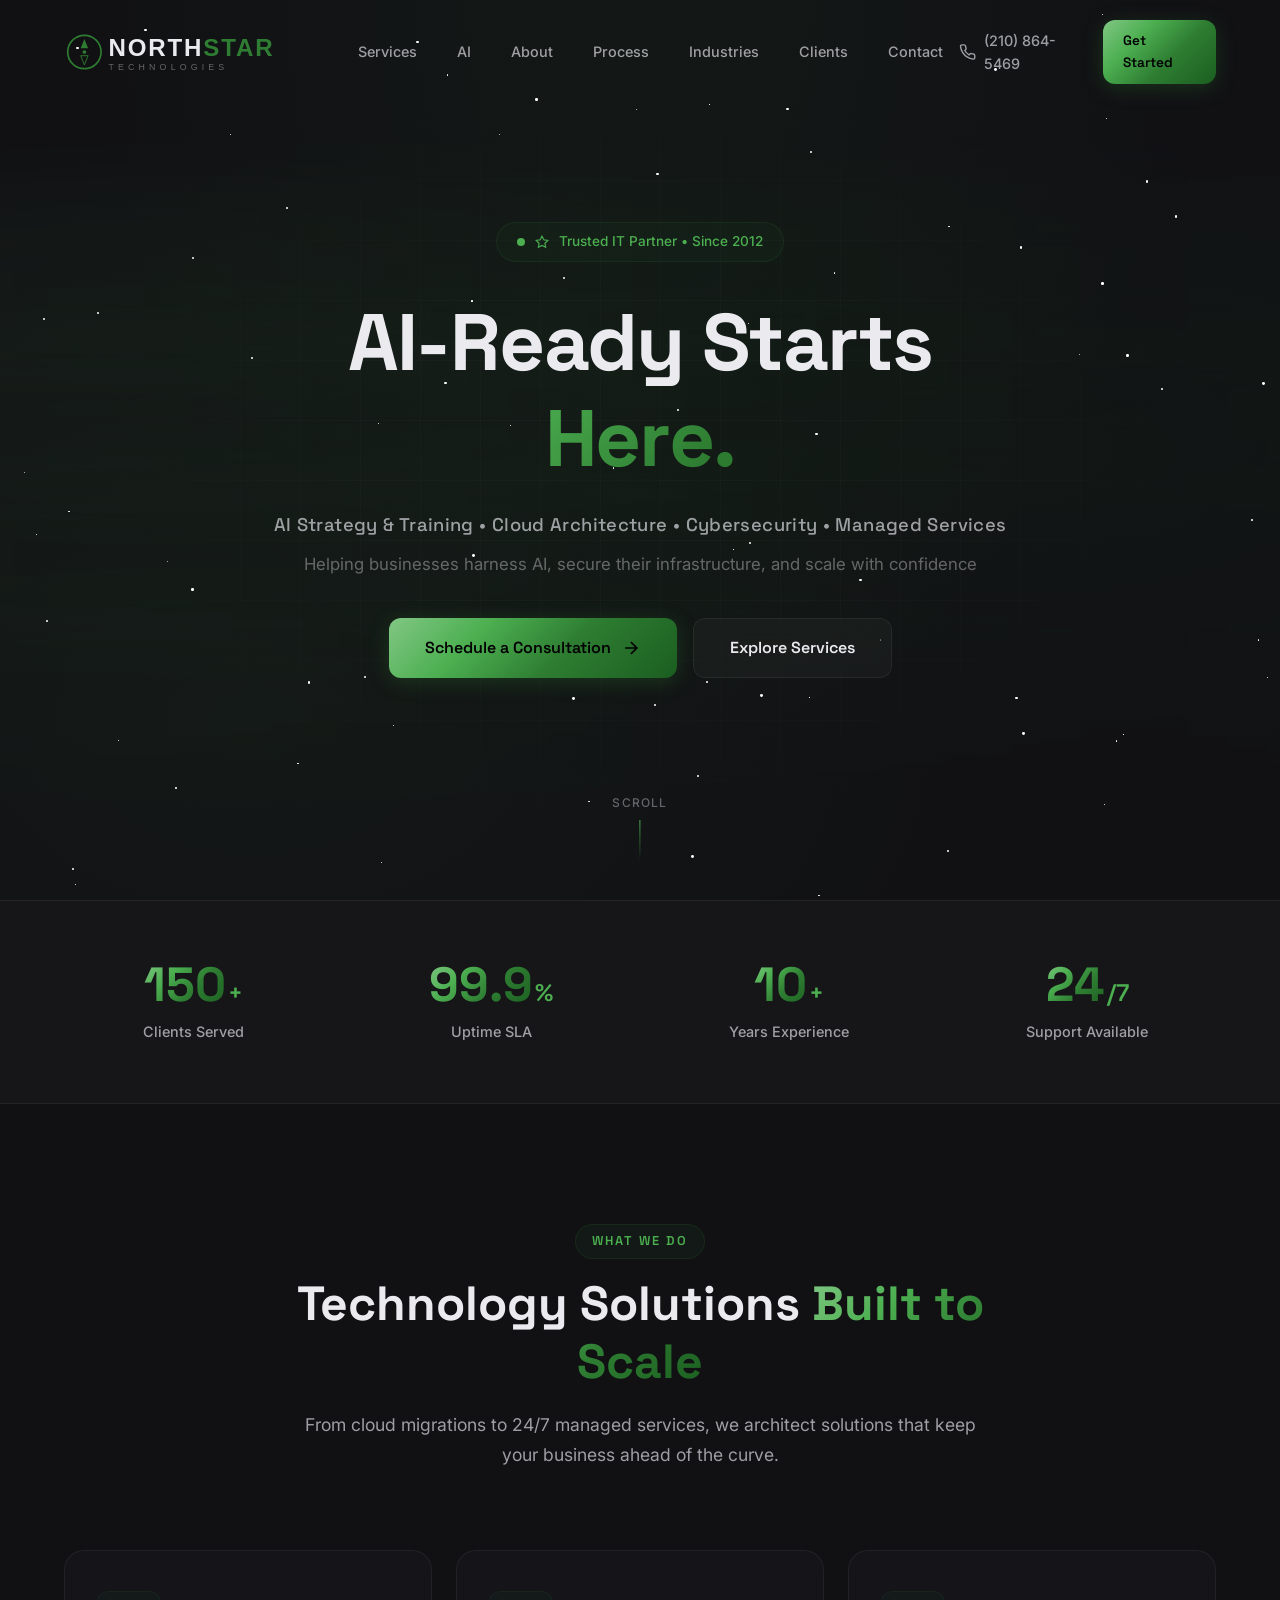
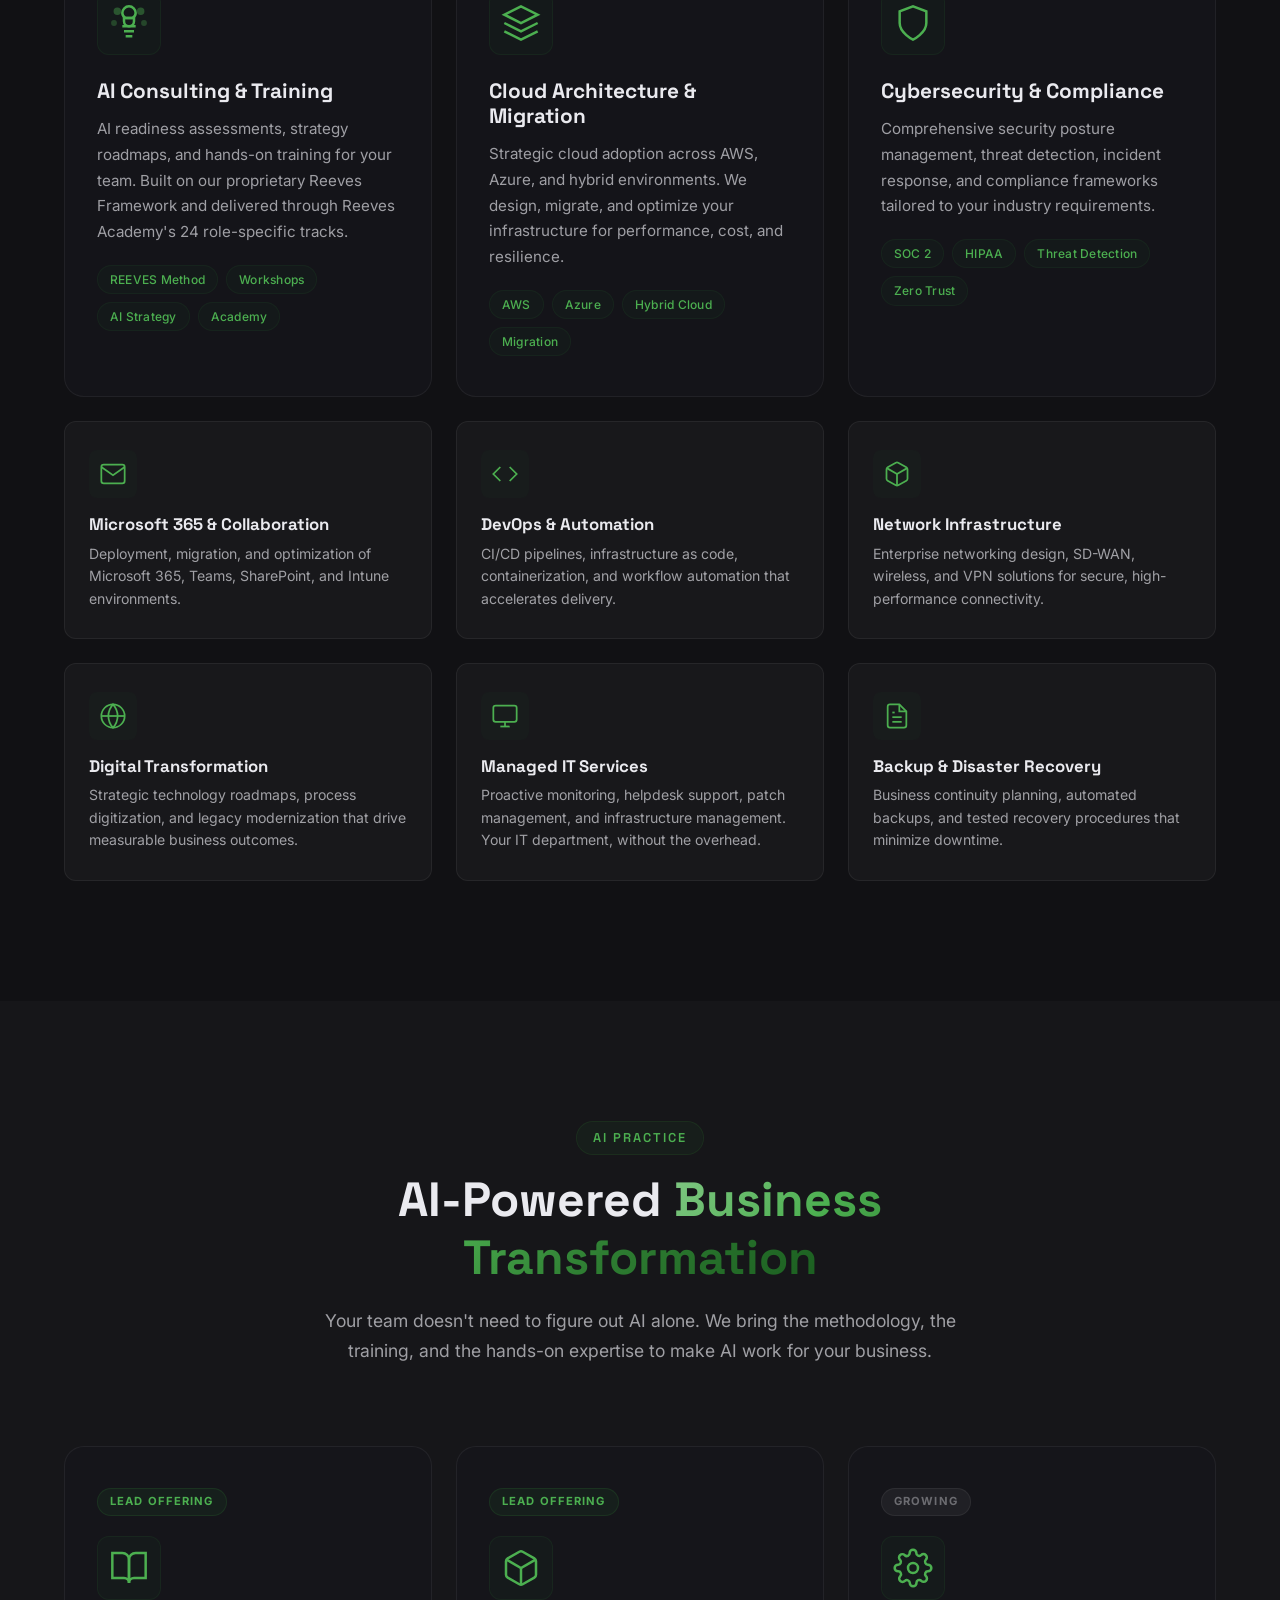
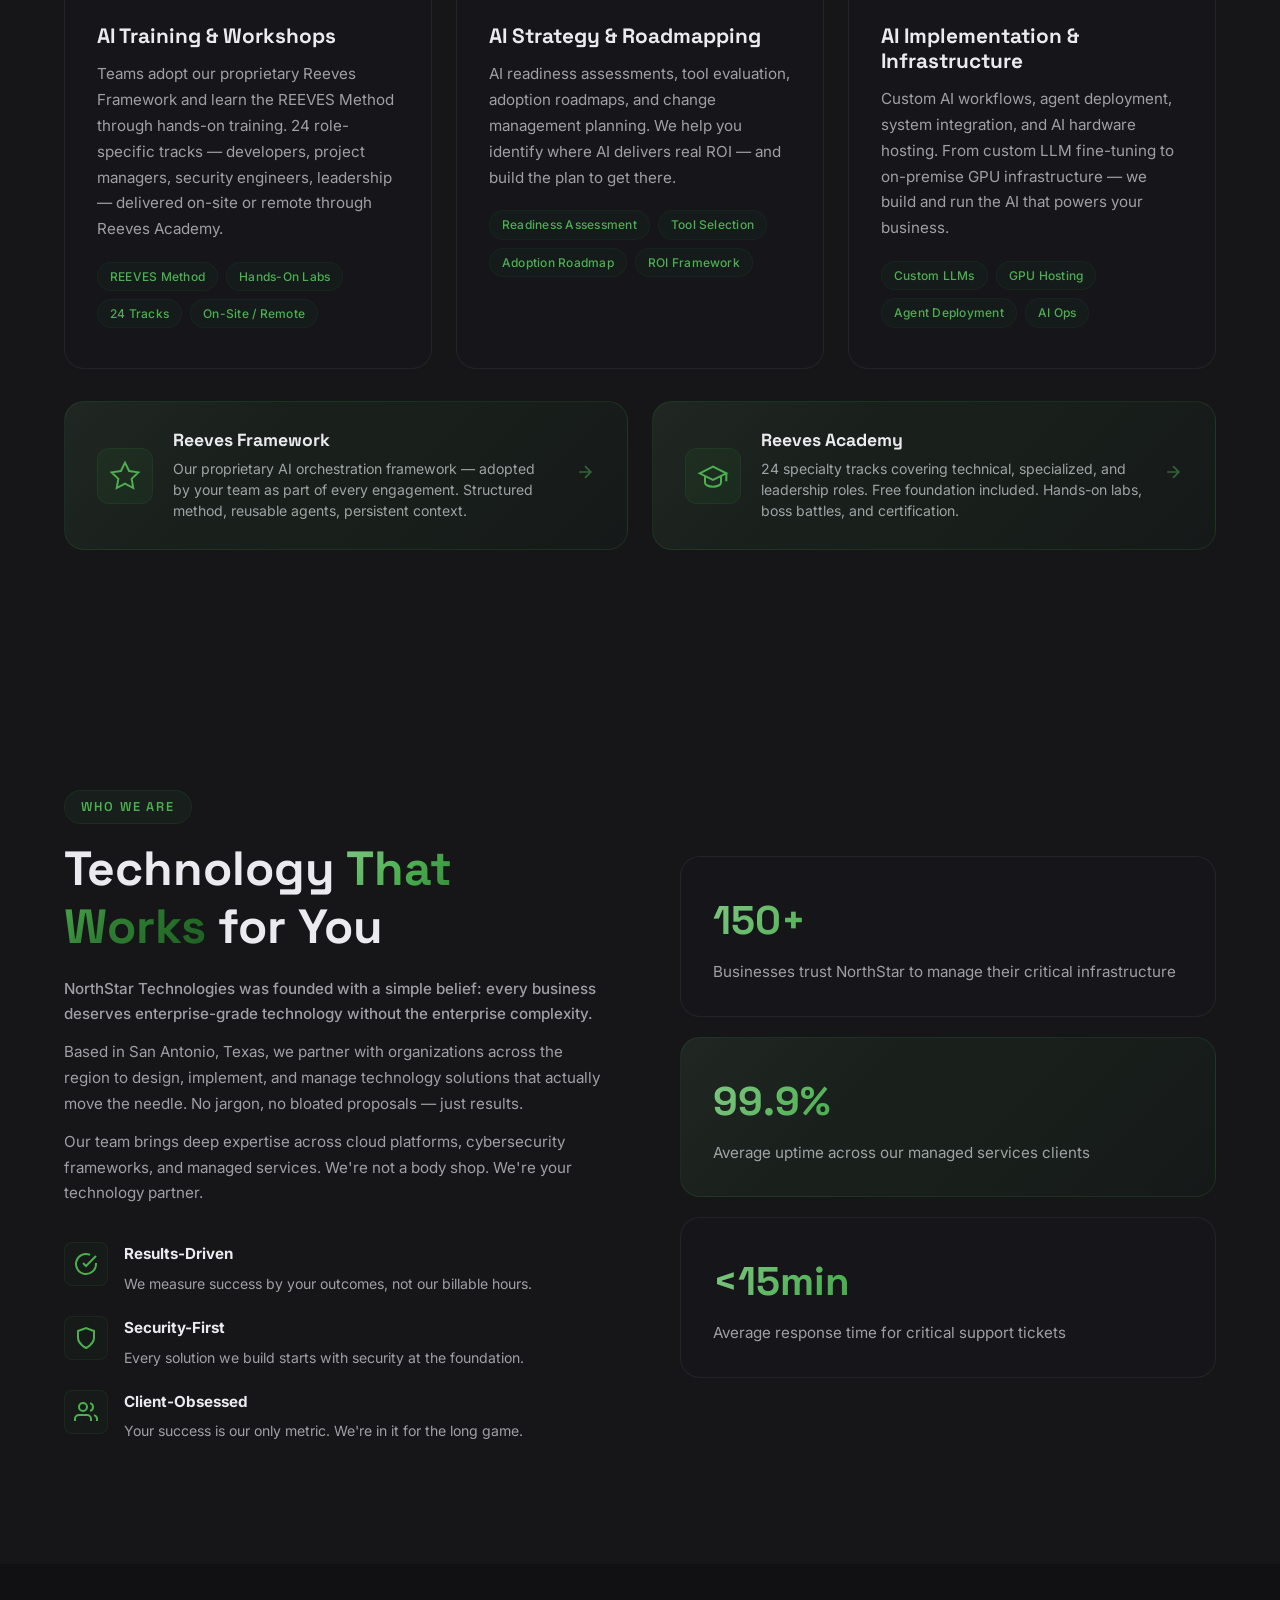
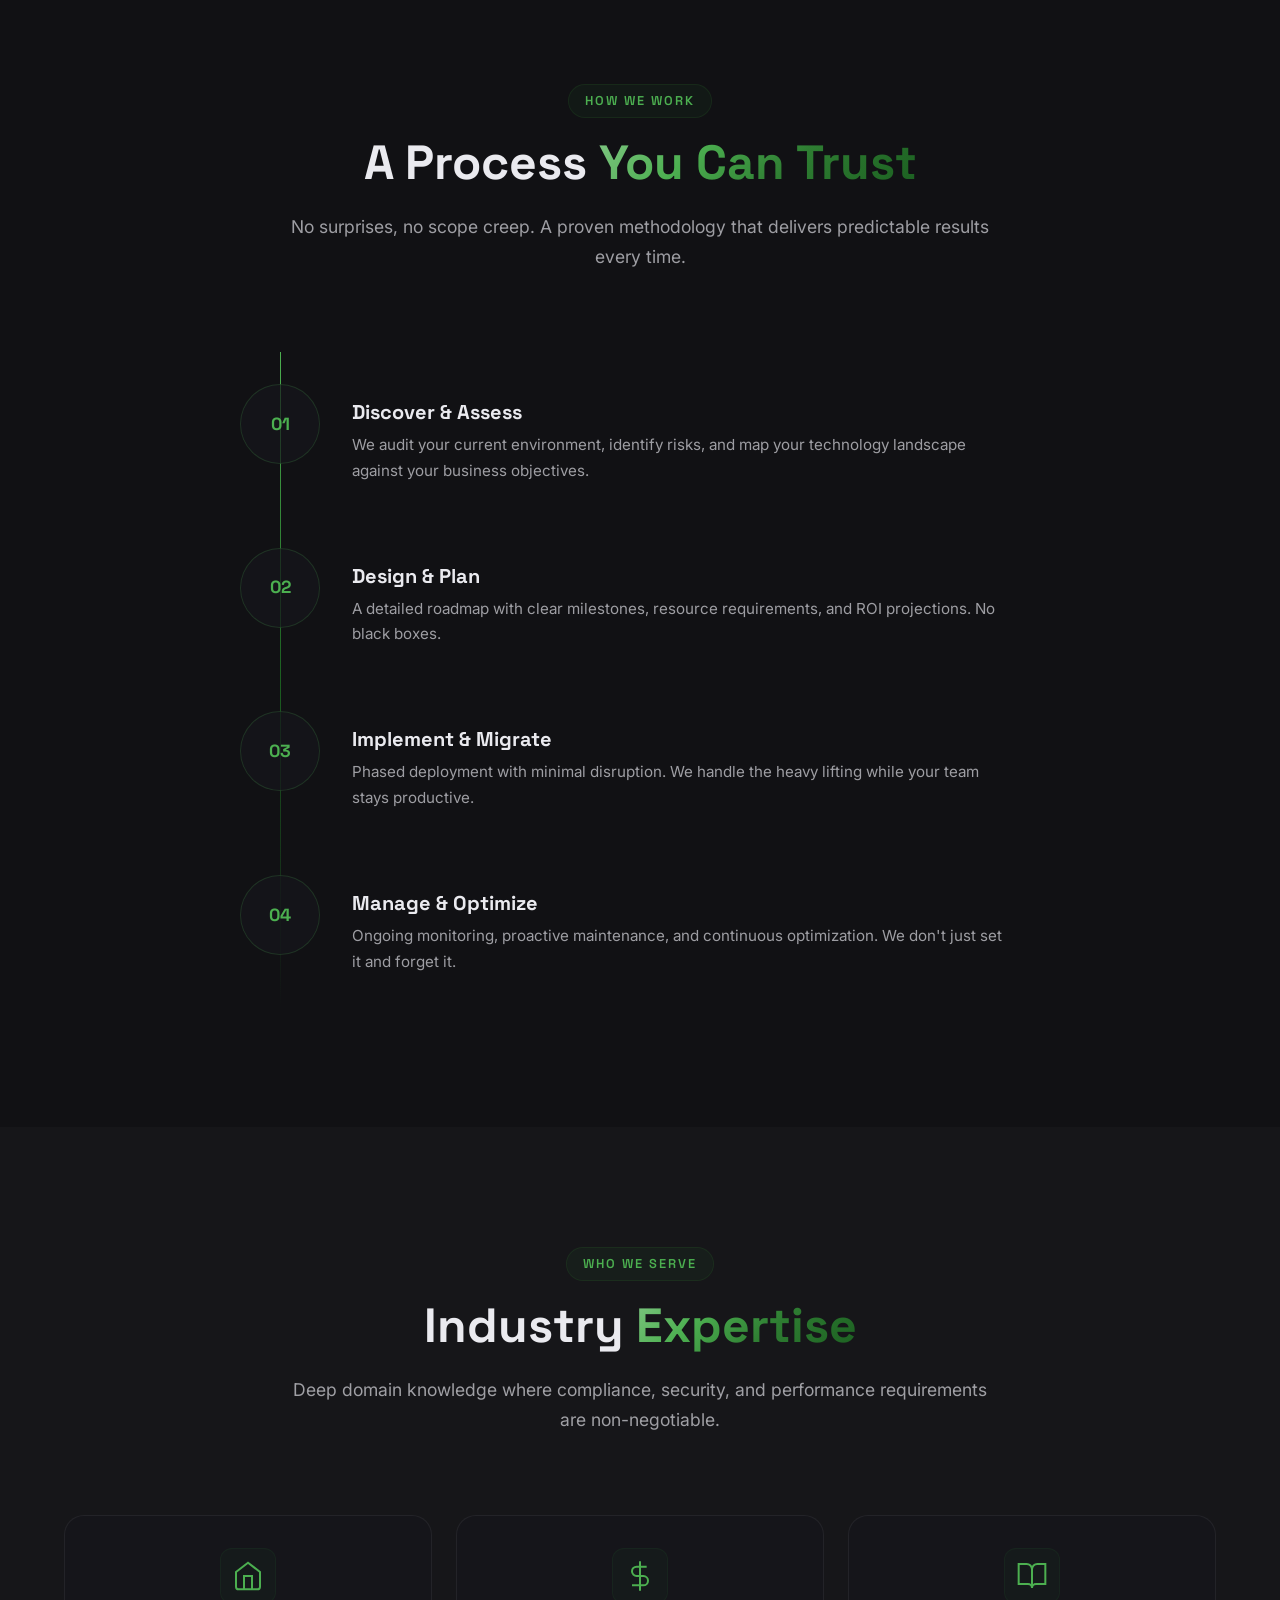
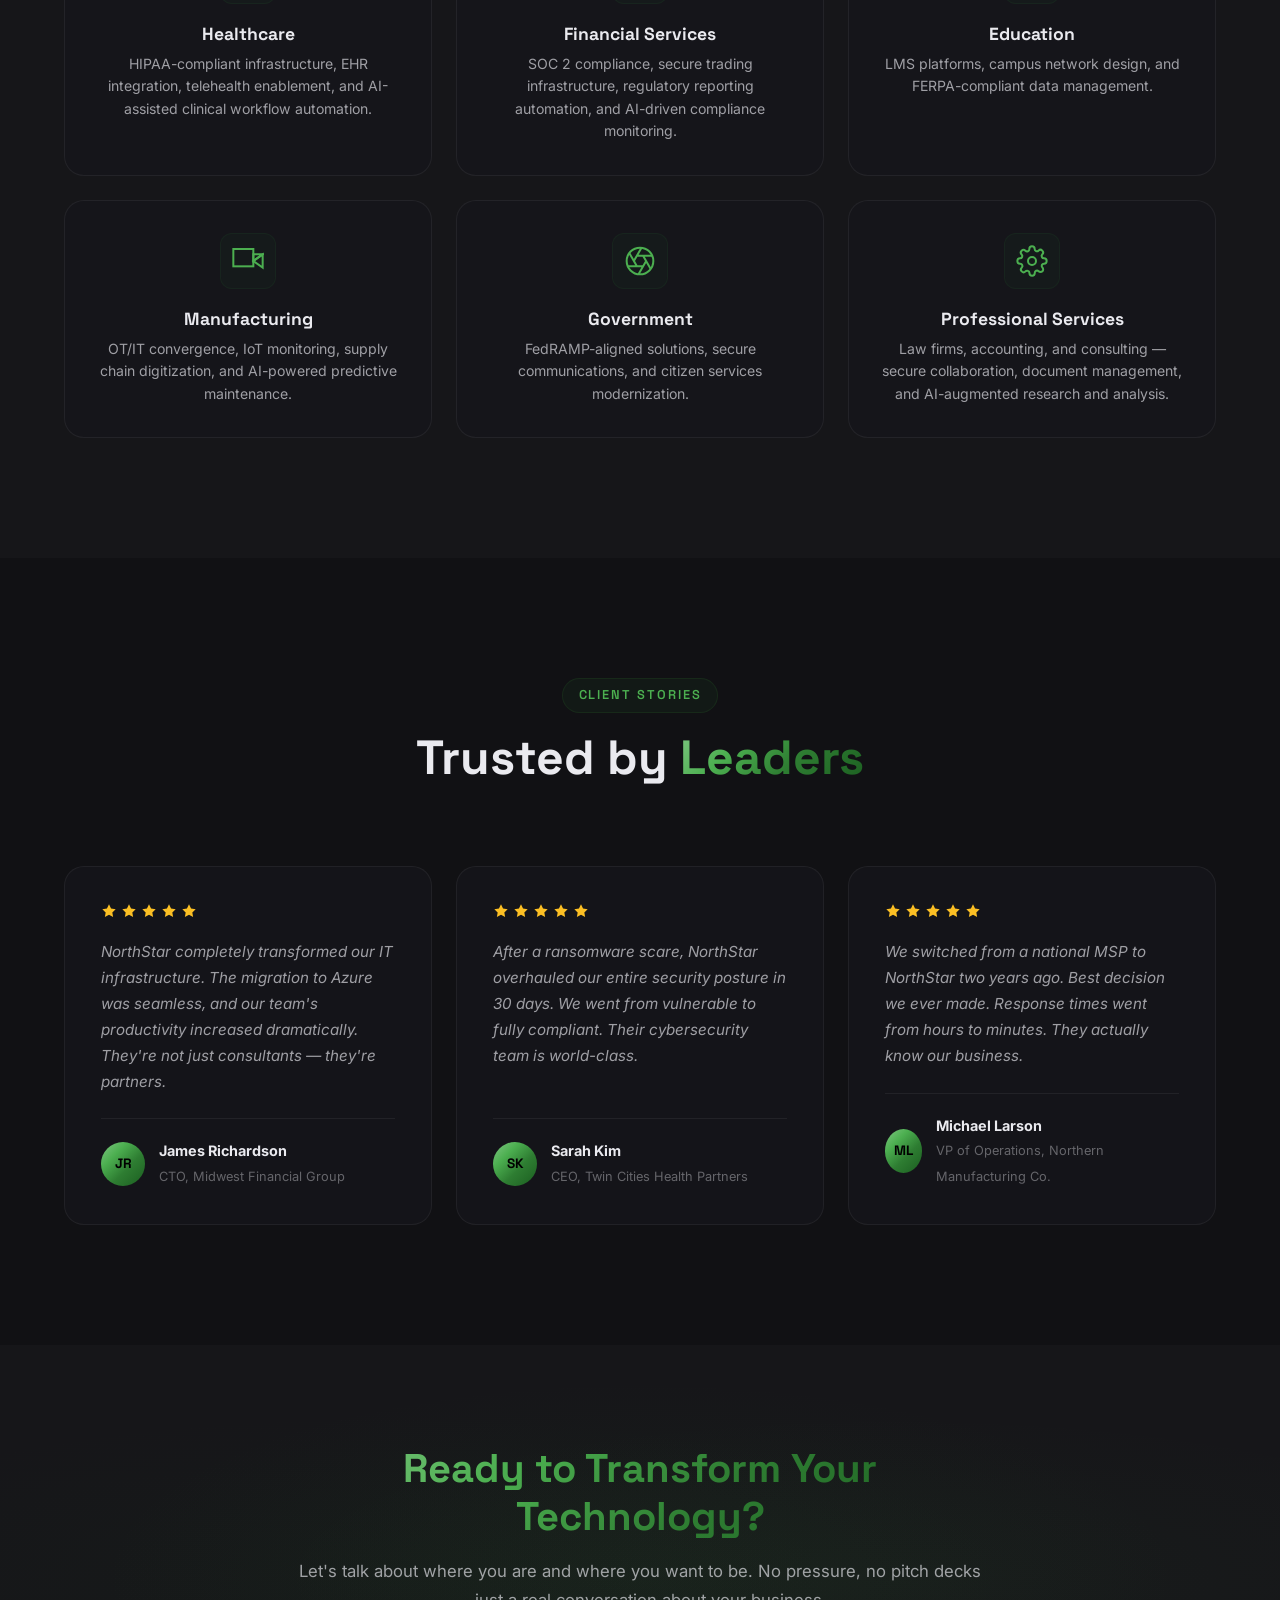
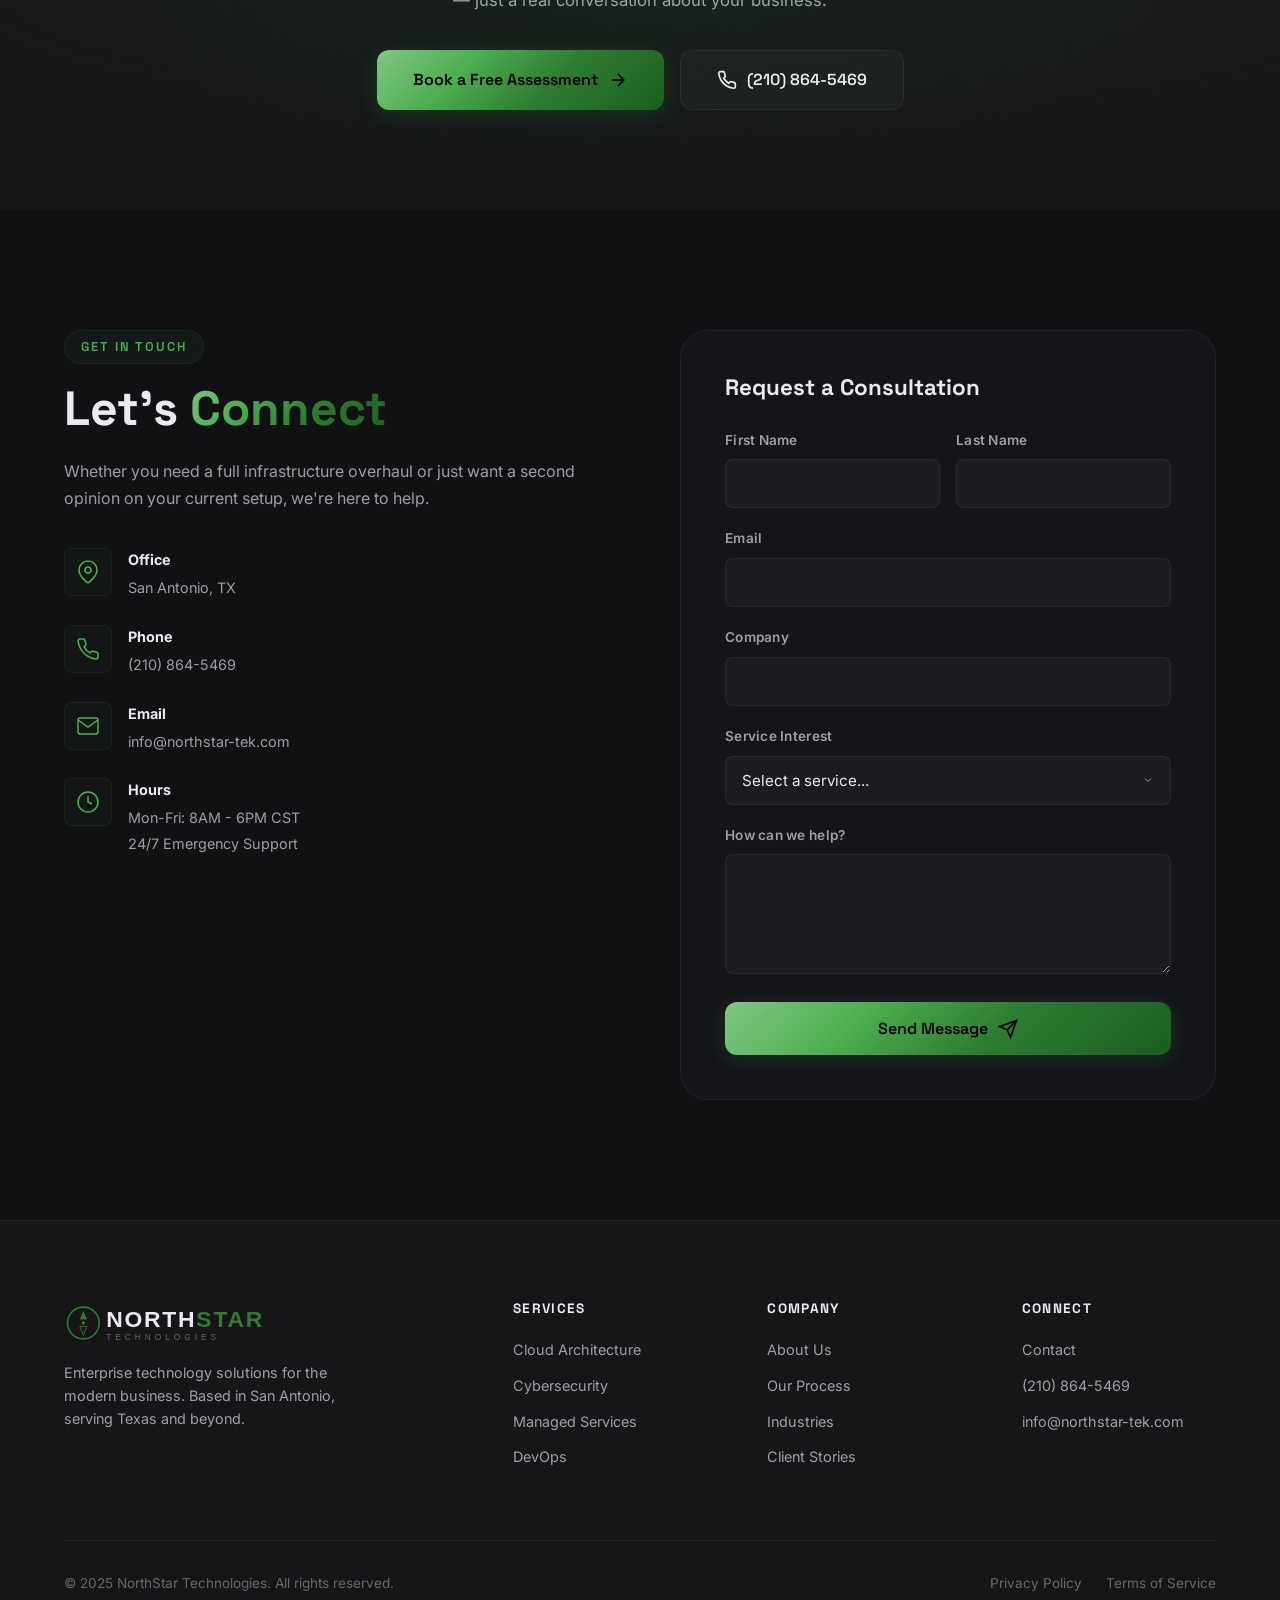
==== commit 84747273: "feat: AI consulting business unit — full service line + Academy & Framework pages - Hero: AI-first m" ====
--- a/index.html
+++ b/index.html
@@ -32,6 +32,7 @@
             </button>
             <ul class="nav-links" id="navLinks">
                 <li><a href="#services">Services</a></li>
+                <li><a href="#ai">AI</a></li>
                 <li><a href="#about">About</a></li>
                 <li><a href="#process">Process</a></li>
                 <li><a href="#industries">Industries</a></li>
@@ -63,11 +64,11 @@
                 Trusted IT Partner &bull; Since 2012
             </div>
             <h1 class="hero-title">
-                <span class="hero-title-line">Navigate the Future</span>
-                <span class="hero-title-line glow">with Confidence.</span>
+                <span class="hero-title-line">AI-Ready Starts</span>
+                <span class="hero-title-line glow">Here.</span>
             </h1>
-            <p class="hero-subtitle">IT Consulting &bull; Cloud Architecture &bull; Cybersecurity &bull; Managed Services</p>
-            <p class="hero-tagline">Enterprise technology solutions for San Antonio and beyond</p>
+            <p class="hero-subtitle">AI Strategy &amp; Training &bull; Cloud Architecture &bull; Cybersecurity &bull; Managed Services</p>
+            <p class="hero-tagline">Helping businesses harness AI, secure their infrastructure, and scale with confidence</p>
             <div class="hero-cta">
                 <a href="#contact" class="btn btn-primary btn-lg">
                     Schedule a Consultation
@@ -132,6 +133,19 @@
             <div class="services-featured">
                 <div class="service-card featured reveal">
                     <div class="service-icon">
+                        <svg width="40" height="40" viewBox="0 0 24 24" fill="none" stroke="currentColor" stroke-width="1.5"><path d="M12 2a4 4 0 014 4c0 2-2 3-2 3h-4s-2-1-2-3a4 4 0 014-4z"/><path d="M9 9h6v2a3 3 0 01-6 0V9z"/><path d="M8 14h8"/><path d="M9 17h6"/><path d="M10 20h4"/><circle cx="5" cy="5" r="1.5" fill="currentColor" opacity="0.4"/><circle cx="19" cy="5" r="1.5" fill="currentColor" opacity="0.4"/><circle cx="3" cy="12" r="1" fill="currentColor" opacity="0.3"/><circle cx="21" cy="12" r="1" fill="currentColor" opacity="0.3"/></svg>
+                    </div>
+                    <h3>AI Consulting & Training</h3>
+                    <p>AI readiness assessments, strategy roadmaps, and hands-on training for your team. Built on our proprietary Reeves Framework and delivered through Reeves Academy's 24 role-specific tracks.</p>
+                    <ul class="service-tags">
+                        <li>REEVES Method</li>
+                        <li>Workshops</li>
+                        <li>AI Strategy</li>
+                        <li>Academy</li>
+                    </ul>
+                </div>
+                <div class="service-card featured reveal">
+                    <div class="service-icon">
                         <svg width="40" height="40" viewBox="0 0 24 24" fill="none" stroke="currentColor" stroke-width="1.5"><path d="M12 2L2 7l10 5 10-5-10-5z"/><path d="M2 17l10 5 10-5"/><path d="M2 12l10 5 10-5"/></svg>
                     </div>
                     <h3>Cloud Architecture & Migration</h3>
@@ -156,19 +170,6 @@
                         <li>Zero Trust</li>
                     </ul>
                 </div>
-                <div class="service-card featured reveal">
-                    <div class="service-icon">
-                        <svg width="40" height="40" viewBox="0 0 24 24" fill="none" stroke="currentColor" stroke-width="1.5"><rect x="2" y="3" width="20" height="14" rx="2" ry="2"/><line x1="8" y1="21" x2="16" y2="21"/><line x1="12" y1="17" x2="12" y2="21"/></svg>
-                    </div>
-                    <h3>Managed IT Services</h3>
-                    <p>Proactive monitoring, helpdesk support, patch management, and infrastructure management. Your IT department, without the overhead.</p>
-                    <ul class="service-tags">
-                        <li>24/7 Monitoring</li>
-                        <li>Helpdesk</li>
-                        <li>NOC</li>
-                        <li>Patch Mgmt</li>
-                    </ul>
-                </div>
             </div>
 
             <div class="services-grid">
@@ -202,10 +203,10 @@
                 </div>
                 <div class="service-card-mini reveal">
                     <div class="service-icon-mini">
-                        <svg width="28" height="28" viewBox="0 0 24 24" fill="none" stroke="currentColor" stroke-width="1.5"><path d="M20 21v-2a4 4 0 00-4-4H8a4 4 0 00-4 4v2"/><circle cx="12" cy="7" r="4"/></svg>
-                    </div>
-                    <h4>Virtual CIO / CTO</h4>
-                    <p>Executive-level technology leadership on demand. Strategic planning, vendor management, and IT governance.</p>
+                        <svg width="28" height="28" viewBox="0 0 24 24" fill="none" stroke="currentColor" stroke-width="1.5"><rect x="2" y="3" width="20" height="14" rx="2" ry="2"/><line x1="8" y1="21" x2="16" y2="21"/><line x1="12" y1="17" x2="12" y2="21"/></svg>
+                    </div>
+                    <h4>Managed IT Services</h4>
+                    <p>Proactive monitoring, helpdesk support, patch management, and infrastructure management. Your IT department, without the overhead.</p>
                 </div>
                 <div class="service-card-mini reveal">
                     <div class="service-icon-mini">
@@ -214,6 +215,89 @@
                     <h4>Backup & Disaster Recovery</h4>
                     <p>Business continuity planning, automated backups, and tested recovery procedures that minimize downtime.</p>
                 </div>
+            </div>
+        </div>
+    </section>
+
+    <!-- ========== AI CONSULTING ========== -->
+    <section class="ai-section" id="ai">
+        <div class="container">
+            <div class="section-header reveal">
+                <span class="section-label">AI Practice</span>
+                <h2 class="section-title">AI-Powered <span class="glow">Business Transformation</span></h2>
+                <p class="section-description">Your team doesn't need to figure out AI alone. We bring the methodology, the training, and the hands-on expertise to make AI work for your business.</p>
+            </div>
+
+            <div class="ai-tier-grid">
+                <div class="ai-tier-card reveal">
+                    <div class="ai-tier-badge primary">Lead Offering</div>
+                    <div class="service-icon">
+                        <svg width="40" height="40" viewBox="0 0 24 24" fill="none" stroke="currentColor" stroke-width="1.5"><path d="M2 3h6a4 4 0 014 4v14a3 3 0 00-3-3H2V3z"/><path d="M22 3h-6a4 4 0 00-4 4v14a3 3 0 013-3h7V3z"/></svg>
+                    </div>
+                    <h3>AI Training & Workshops</h3>
+                    <p>Teams adopt our proprietary Reeves Framework and learn the REEVES Method through hands-on training. 24 role-specific tracks — developers, project managers, security engineers, leadership — delivered on-site or remote through Reeves Academy.</p>
+                    <ul class="service-tags">
+                        <li>REEVES Method</li>
+                        <li>Hands-On Labs</li>
+                        <li>24 Tracks</li>
+                        <li>On-Site / Remote</li>
+                    </ul>
+                </div>
+                <div class="ai-tier-card reveal">
+                    <div class="ai-tier-badge primary">Lead Offering</div>
+                    <div class="service-icon">
+                        <svg width="40" height="40" viewBox="0 0 24 24" fill="none" stroke="currentColor" stroke-width="1.5"><path d="M21 16V8a2 2 0 00-1-1.73l-7-4a2 2 0 00-2 0l-7 4A2 2 0 003 8v8a2 2 0 001 1.73l7 4a2 2 0 002 0l7-4A2 2 0 0021 16z"/><polyline points="3.27 6.96 12 12.01 20.73 6.96"/><line x1="12" y1="22.08" x2="12" y2="12"/></svg>
+                    </div>
+                    <h3>AI Strategy & Roadmapping</h3>
+                    <p>AI readiness assessments, tool evaluation, adoption roadmaps, and change management planning. We help you identify where AI delivers real ROI — and build the plan to get there.</p>
+                    <ul class="service-tags">
+                        <li>Readiness Assessment</li>
+                        <li>Tool Selection</li>
+                        <li>Adoption Roadmap</li>
+                        <li>ROI Framework</li>
+                    </ul>
+                </div>
+                <div class="ai-tier-card reveal">
+                    <div class="ai-tier-badge">Growing</div>
+                    <div class="service-icon">
+                        <svg width="40" height="40" viewBox="0 0 24 24" fill="none" stroke="currentColor" stroke-width="1.5"><circle cx="12" cy="12" r="3"/><path d="M19.4 15a1.65 1.65 0 00.33 1.82l.06.06a2 2 0 010 2.83 2 2 0 01-2.83 0l-.06-.06a1.65 1.65 0 00-1.82-.33 1.65 1.65 0 00-1 1.51V21a2 2 0 01-4 0v-.09A1.65 1.65 0 009 19.4a1.65 1.65 0 00-1.82.33l-.06.06a2 2 0 01-2.83-2.83l.06-.06A1.65 1.65 0 004.68 15a1.65 1.65 0 00-1.51-1H3a2 2 0 010-4h.09A1.65 1.65 0 004.6 9a1.65 1.65 0 00-.33-1.82l-.06-.06a2 2 0 012.83-2.83l.06.06A1.65 1.65 0 009 4.68a1.65 1.65 0 001-1.51V3a2 2 0 014 0v.09a1.65 1.65 0 001 1.51 1.65 1.65 0 001.82-.33l.06-.06a2 2 0 012.83 2.83l-.06.06A1.65 1.65 0 0019.4 9a1.65 1.65 0 001.51 1H21a2 2 0 010 4h-.09a1.65 1.65 0 00-1.51 1z"/></svg>
+                    </div>
+                    <h3>AI Implementation & Infrastructure</h3>
+                    <p>Custom AI workflows, agent deployment, system integration, and AI hardware hosting. From custom LLM fine-tuning to on-premise GPU infrastructure — we build and run the AI that powers your business.</p>
+                    <ul class="service-tags">
+                        <li>Custom LLMs</li>
+                        <li>GPU Hosting</li>
+                        <li>Agent Deployment</li>
+                        <li>AI Ops</li>
+                    </ul>
+                </div>
+            </div>
+
+            <div class="ai-callout-grid">
+                <a href="framework.html" class="academy-callout reveal">
+                    <div class="callout-icon">
+                        <svg width="32" height="32" viewBox="0 0 24 24" fill="none" stroke="currentColor" stroke-width="1.5"><polygon points="12 2 15.09 8.26 22 9.27 17 14.14 18.18 21.02 12 17.77 5.82 21.02 7 14.14 2 9.27 8.91 8.26 12 2"/></svg>
+                    </div>
+                    <div class="callout-content">
+                        <h4>Reeves Framework</h4>
+                        <p>Our proprietary AI orchestration framework — adopted by your team as part of every engagement. Structured method, reusable agents, persistent context.</p>
+                    </div>
+                    <div class="callout-arrow">
+                        <svg width="20" height="20" viewBox="0 0 24 24" fill="none" stroke="currentColor" stroke-width="2"><path d="M5 12h14M12 5l7 7-7 7"/></svg>
+                    </div>
+                </a>
+                <a href="academy.html" class="academy-callout reveal">
+                    <div class="callout-icon">
+                        <svg width="32" height="32" viewBox="0 0 24 24" fill="none" stroke="currentColor" stroke-width="1.5"><path d="M22 10v6M2 10l10-5 10 5-10 5z"/><path d="M6 12v5c0 1.66 2.69 3 6 3s6-1.34 6-3v-5"/></svg>
+                    </div>
+                    <div class="callout-content">
+                        <h4>Reeves Academy</h4>
+                        <p>24 specialty tracks covering technical, specialized, and leadership roles. Free foundation included. Hands-on labs, boss battles, and certification.</p>
+                    </div>
+                    <div class="callout-arrow">
+                        <svg width="20" height="20" viewBox="0 0 24 24" fill="none" stroke="currentColor" stroke-width="2"><path d="M5 12h14M12 5l7 7-7 7"/></svg>
+                    </div>
+                </a>
             </div>
         </div>
     </section>
@@ -339,14 +423,14 @@
                         <svg width="32" height="32" viewBox="0 0 24 24" fill="none" stroke="currentColor" stroke-width="1.5"><path d="M3 9l9-7 9 7v11a2 2 0 01-2 2H5a2 2 0 01-2-2V9z"/><path d="M9 22V12h6v10"/></svg>
                     </div>
                     <h4>Healthcare</h4>
-                    <p>HIPAA-compliant infrastructure, EHR integration, and telehealth enablement.</p>
+                    <p>HIPAA-compliant infrastructure, EHR integration, telehealth enablement, and AI-assisted clinical workflow automation.</p>
                 </div>
                 <div class="industry-card reveal">
                     <div class="industry-icon">
                         <svg width="32" height="32" viewBox="0 0 24 24" fill="none" stroke="currentColor" stroke-width="1.5"><line x1="12" y1="1" x2="12" y2="23"/><path d="M17 5H9.5a3.5 3.5 0 000 7h5a3.5 3.5 0 010 7H6"/></svg>
                     </div>
                     <h4>Financial Services</h4>
-                    <p>SOC 2 compliance, secure trading infrastructure, and regulatory reporting automation.</p>
+                    <p>SOC 2 compliance, secure trading infrastructure, regulatory reporting automation, and AI-driven compliance monitoring.</p>
                 </div>
                 <div class="industry-card reveal">
                     <div class="industry-icon">
@@ -360,7 +444,7 @@
                         <svg width="32" height="32" viewBox="0 0 24 24" fill="none" stroke="currentColor" stroke-width="1.5"><rect x="1" y="3" width="15" height="13"/><polygon points="23 7 16 12 16 7 23 7"/><polygon points="23 7 16 12 23 17"/></svg>
                     </div>
                     <h4>Manufacturing</h4>
-                    <p>OT/IT convergence, IoT monitoring, and supply chain digitization.</p>
+                    <p>OT/IT convergence, IoT monitoring, supply chain digitization, and AI-powered predictive maintenance.</p>
                 </div>
                 <div class="industry-card reveal">
                     <div class="industry-icon">
@@ -374,7 +458,7 @@
                         <svg width="32" height="32" viewBox="0 0 24 24" fill="none" stroke="currentColor" stroke-width="1.5"><circle cx="12" cy="12" r="3"/><path d="M19.4 15a1.65 1.65 0 00.33 1.82l.06.06a2 2 0 010 2.83 2 2 0 01-2.83 0l-.06-.06a1.65 1.65 0 00-1.82-.33 1.65 1.65 0 00-1 1.51V21a2 2 0 01-4 0v-.09A1.65 1.65 0 009 19.4a1.65 1.65 0 00-1.82.33l-.06.06a2 2 0 01-2.83-2.83l.06-.06A1.65 1.65 0 004.68 15a1.65 1.65 0 00-1.51-1H3a2 2 0 010-4h.09A1.65 1.65 0 004.6 9a1.65 1.65 0 00-.33-1.82l-.06-.06a2 2 0 012.83-2.83l.06.06A1.65 1.65 0 009 4.68a1.65 1.65 0 001-1.51V3a2 2 0 014 0v.09a1.65 1.65 0 001 1.51 1.65 1.65 0 001.82-.33l.06-.06a2 2 0 012.83 2.83l-.06.06A1.65 1.65 0 0019.4 9a1.65 1.65 0 001.51 1H21a2 2 0 010 4h-.09a1.65 1.65 0 00-1.51 1z"/></svg>
                     </div>
                     <h4>Professional Services</h4>
-                    <p>Law firms, accounting, and consulting — secure collaboration and document management.</p>
+                    <p>Law firms, accounting, and consulting — secure collaboration, document management, and AI-augmented research and analysis.</p>
                 </div>
             </div>
         </div>
--- a/css/styles.css
+++ b/css/styles.css
@@ -694,6 +694,165 @@
     line-height: 1.6;
 }
 
+/* ========== AI SECTION ========== */
+.ai-section {
+    padding: var(--section-padding);
+    background: var(--bg-secondary);
+}
+
+.ai-tier-grid {
+    display: grid;
+    grid-template-columns: repeat(3, 1fr);
+    gap: 24px;
+    margin-bottom: 32px;
+}
+
+.ai-tier-card {
+    background: var(--bg-card);
+    border: 1px solid var(--border-subtle);
+    border-radius: var(--radius-lg);
+    padding: 40px 32px;
+    transition: all var(--transition-smooth);
+    position: relative;
+    overflow: hidden;
+}
+
+.ai-tier-card::before {
+    content: '';
+    position: absolute;
+    top: 0;
+    left: 0;
+    right: 0;
+    height: 2px;
+    background: var(--gradient-aurora);
+    opacity: 0;
+    transition: opacity var(--transition-smooth);
+}
+
+.ai-tier-card:hover {
+    background: var(--bg-card-hover);
+    border-color: var(--border-accent);
+    transform: translateY(-4px);
+    box-shadow: var(--shadow-glow);
+}
+
+.ai-tier-card:hover::before {
+    opacity: 1;
+}
+
+.ai-tier-badge {
+    display: inline-block;
+    font-size: 0.7rem;
+    font-weight: 700;
+    letter-spacing: 0.1em;
+    text-transform: uppercase;
+    padding: 4px 12px;
+    border-radius: 100px;
+    margin-bottom: 20px;
+    background: rgba(255, 255, 255, 0.05);
+    color: var(--text-muted);
+    border: 1px solid var(--border-subtle);
+}
+
+.ai-tier-badge.primary {
+    background: rgba(46, 125, 50, 0.1);
+    color: var(--accent-cyan);
+    border-color: rgba(46, 125, 50, 0.2);
+}
+
+.ai-tier-card h3 {
+    font-size: 1.3rem;
+    margin-bottom: 12px;
+    color: var(--text-primary);
+}
+
+.ai-tier-card p {
+    font-size: 0.95rem;
+    color: var(--text-secondary);
+    line-height: 1.7;
+    margin-bottom: 20px;
+}
+
+/* AI Callout Cards (Framework + Academy) */
+.ai-callout-grid {
+    display: grid;
+    grid-template-columns: 1fr 1fr;
+    gap: 24px;
+}
+
+.academy-callout {
+    display: flex;
+    align-items: center;
+    gap: 20px;
+    background: var(--gradient-aurora-subtle);
+    border: 1px solid rgba(46, 125, 50, 0.2);
+    border-radius: var(--radius-lg);
+    padding: 28px 32px;
+    text-decoration: none;
+    transition: all var(--transition-smooth);
+}
+
+.academy-callout:hover {
+    border-color: rgba(46, 125, 50, 0.4);
+    transform: translateY(-2px);
+    box-shadow: var(--shadow-glow);
+}
+
+.callout-icon {
+    width: 56px;
+    height: 56px;
+    min-width: 56px;
+    display: flex;
+    align-items: center;
+    justify-content: center;
+    background: rgba(46, 125, 50, 0.1);
+    border: 1px solid rgba(46, 125, 50, 0.15);
+    border-radius: var(--radius-md);
+    color: var(--accent-cyan);
+}
+
+.callout-content {
+    flex: 1;
+}
+
+.callout-content h4 {
+    font-size: 1.1rem;
+    color: var(--text-primary);
+    margin-bottom: 6px;
+}
+
+.callout-content p {
+    font-size: 0.88rem;
+    color: var(--text-secondary);
+    line-height: 1.5;
+}
+
+.callout-arrow {
+    color: var(--accent-cyan);
+    opacity: 0.5;
+    transition: all var(--transition-fast);
+}
+
+.academy-callout:hover .callout-arrow {
+    opacity: 1;
+    transform: translateX(4px);
+}
+
+@media (max-width: 1024px) {
+    .ai-tier-grid {
+        grid-template-columns: 1fr;
+    }
+    .ai-callout-grid {
+        grid-template-columns: 1fr;
+    }
+}
+
+@media (max-width: 768px) {
+    .academy-callout {
+        padding: 20px;
+    }
+}
+
 /* ========== ABOUT ========== */
 .about {
     padding: var(--section-padding);
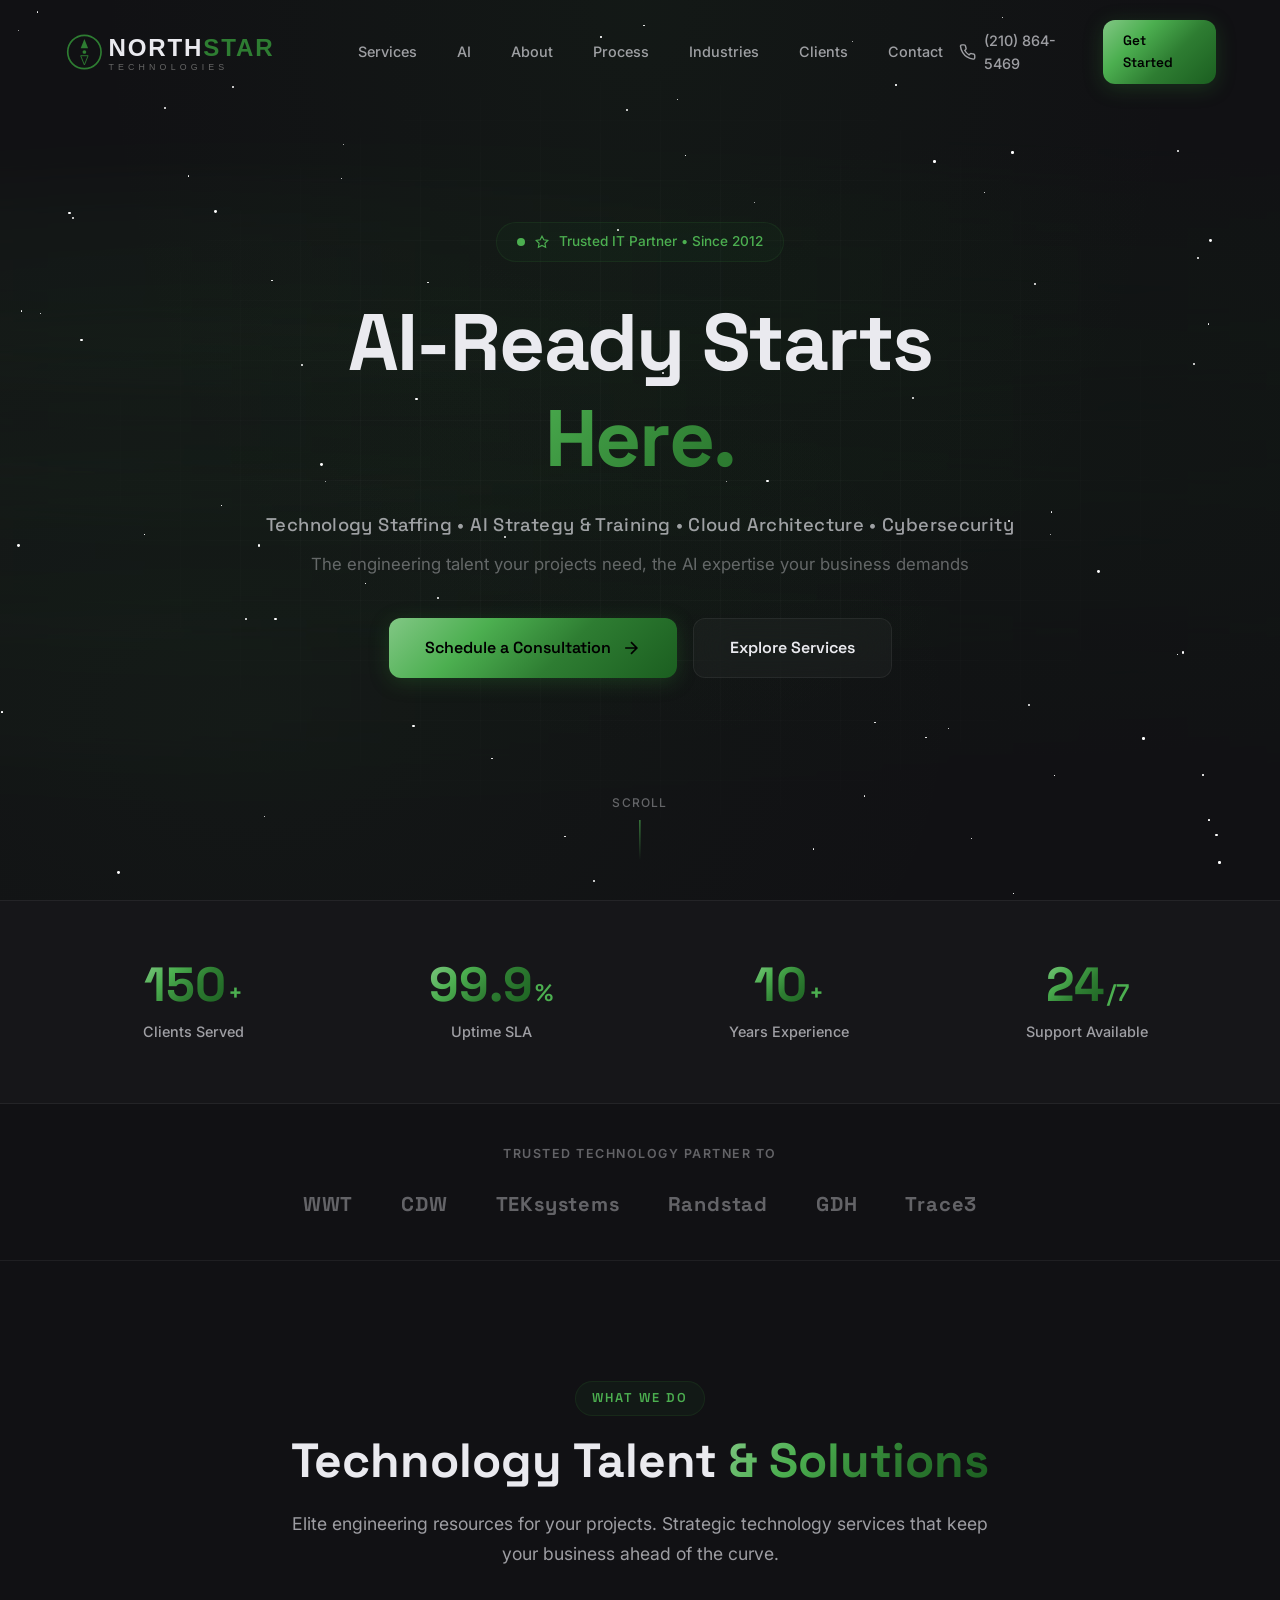
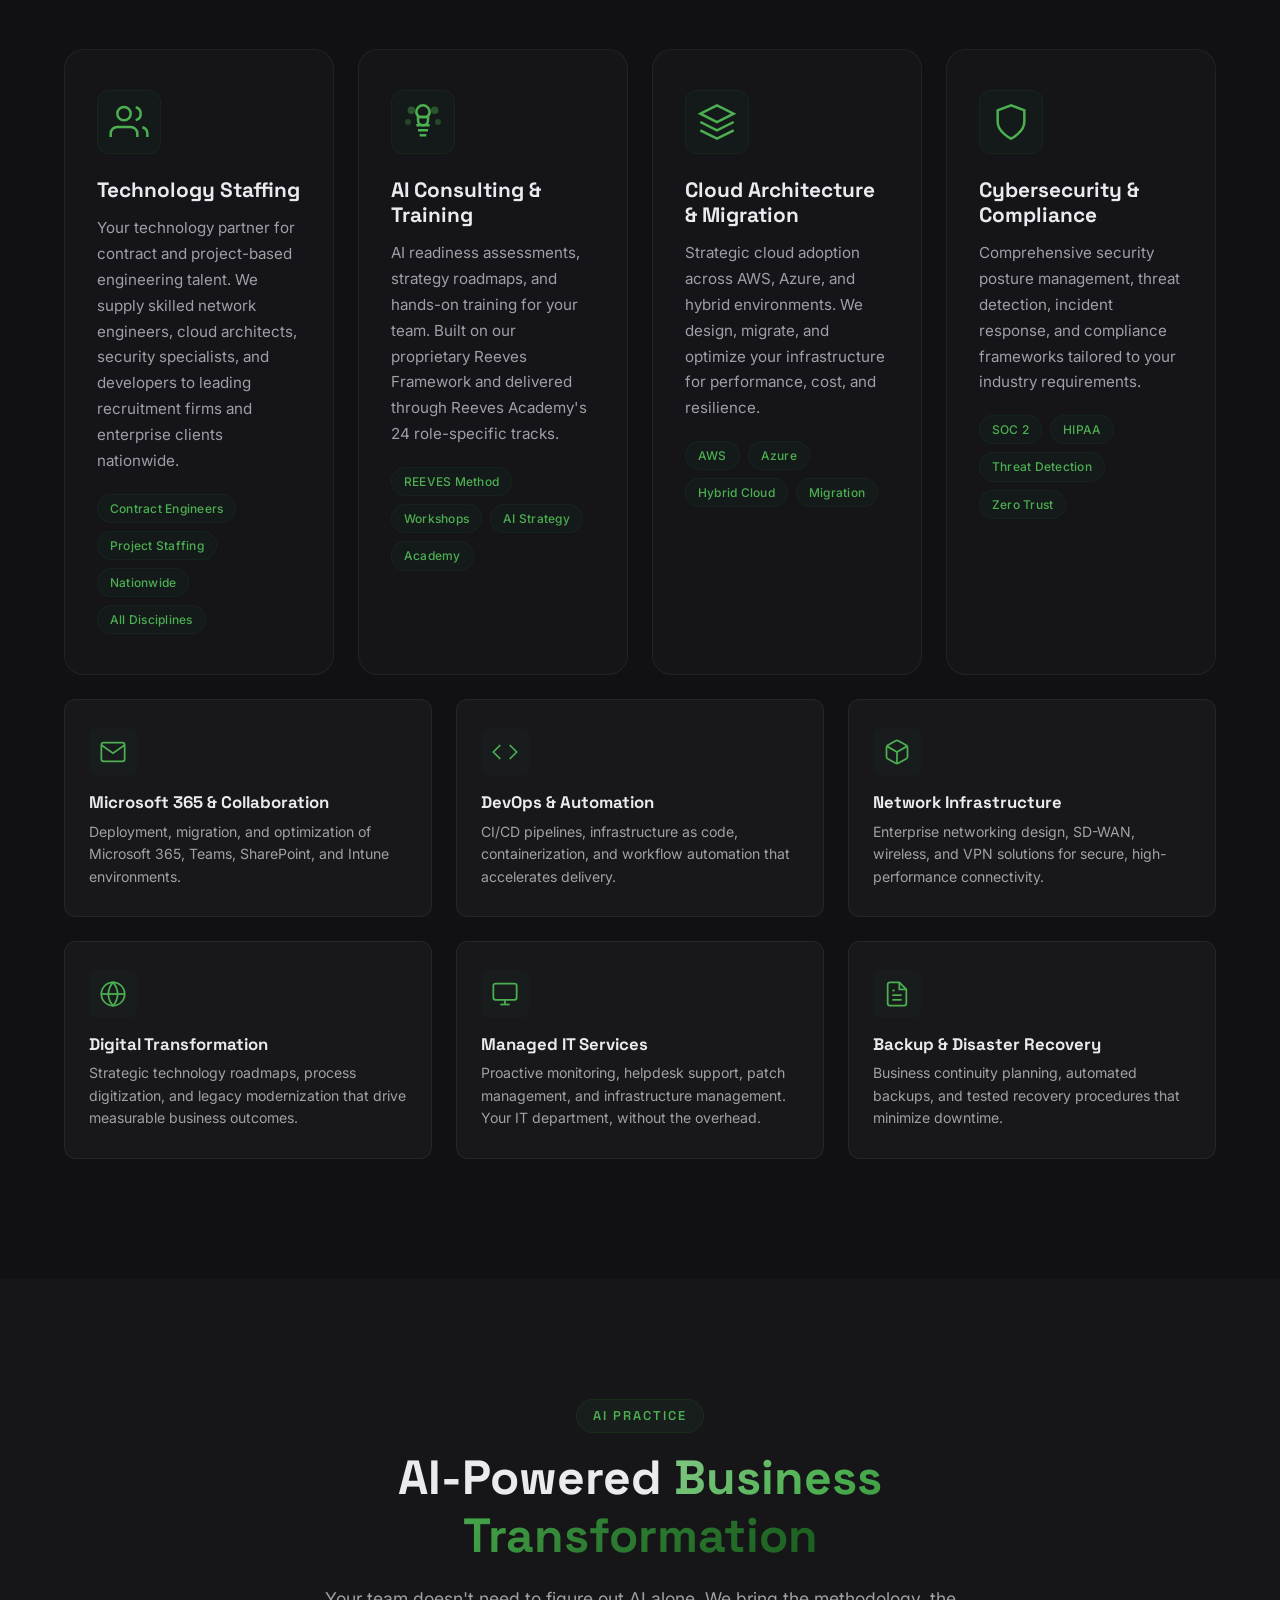
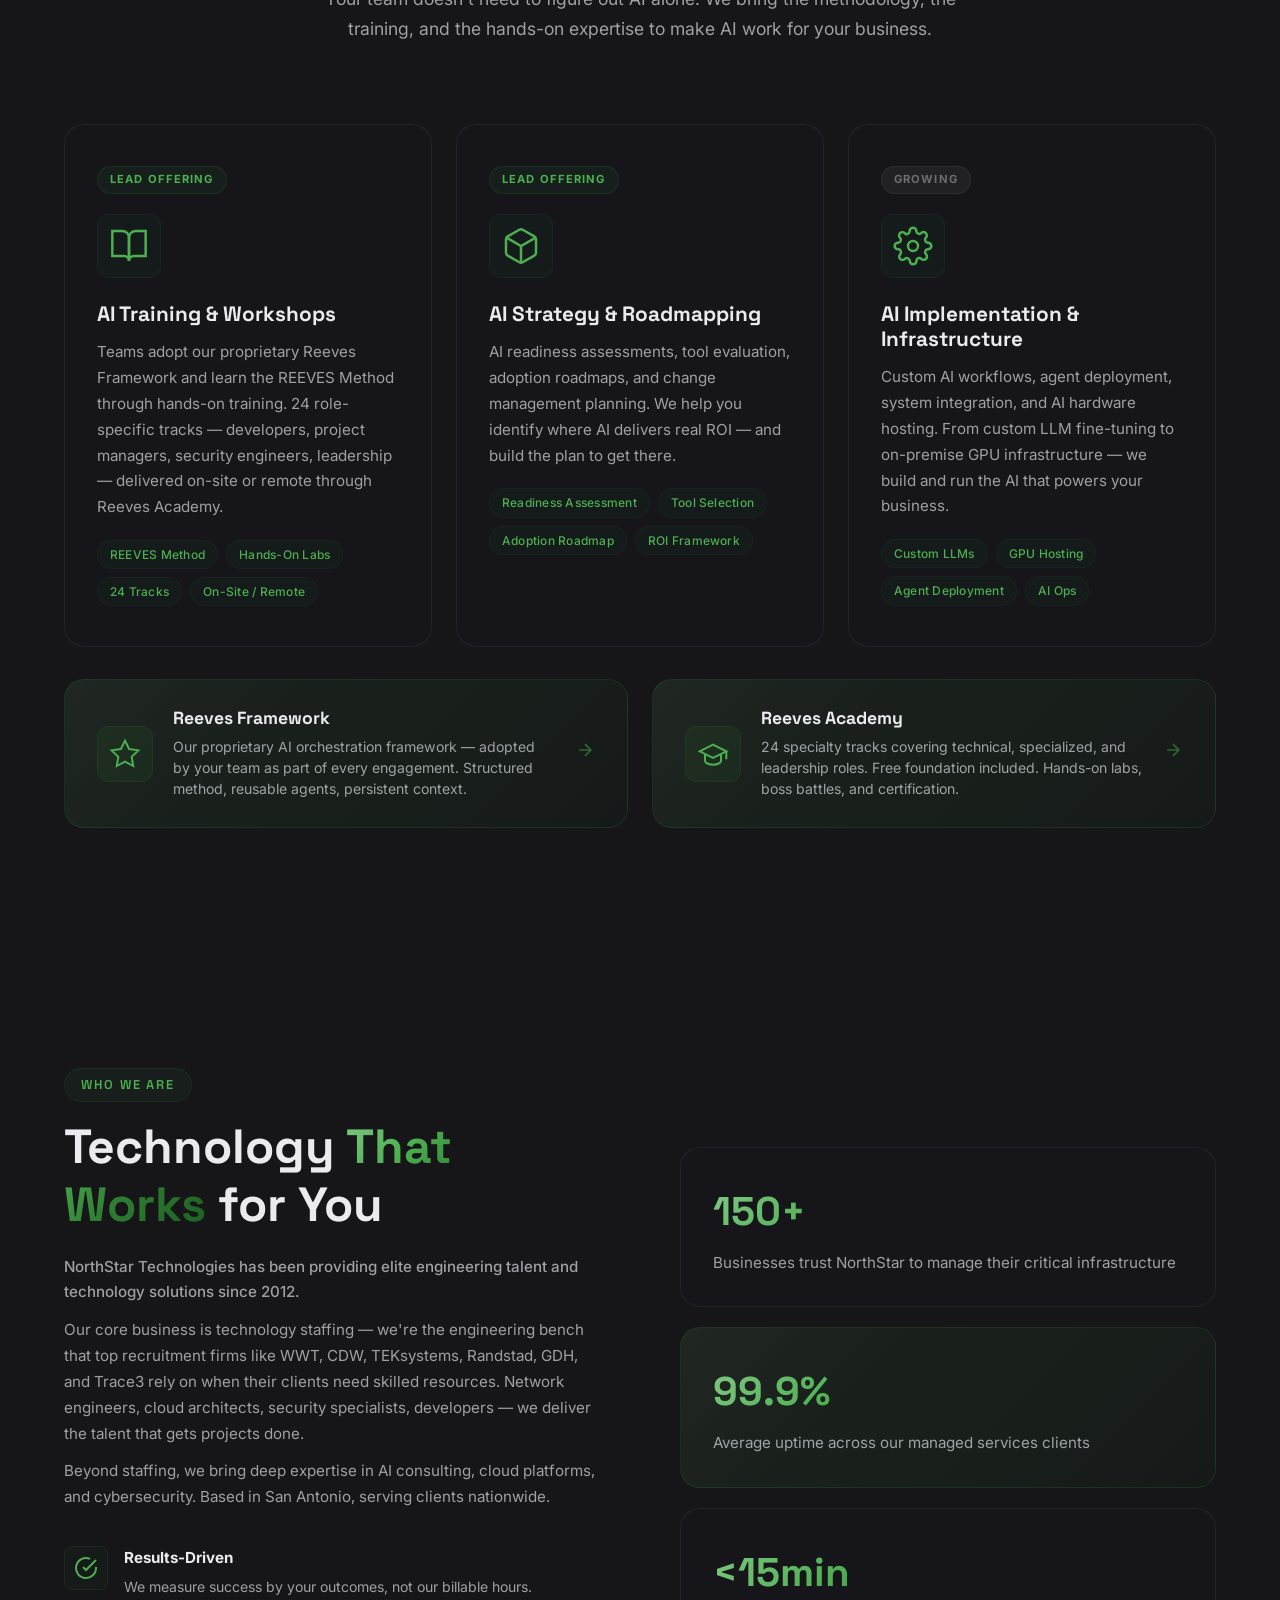
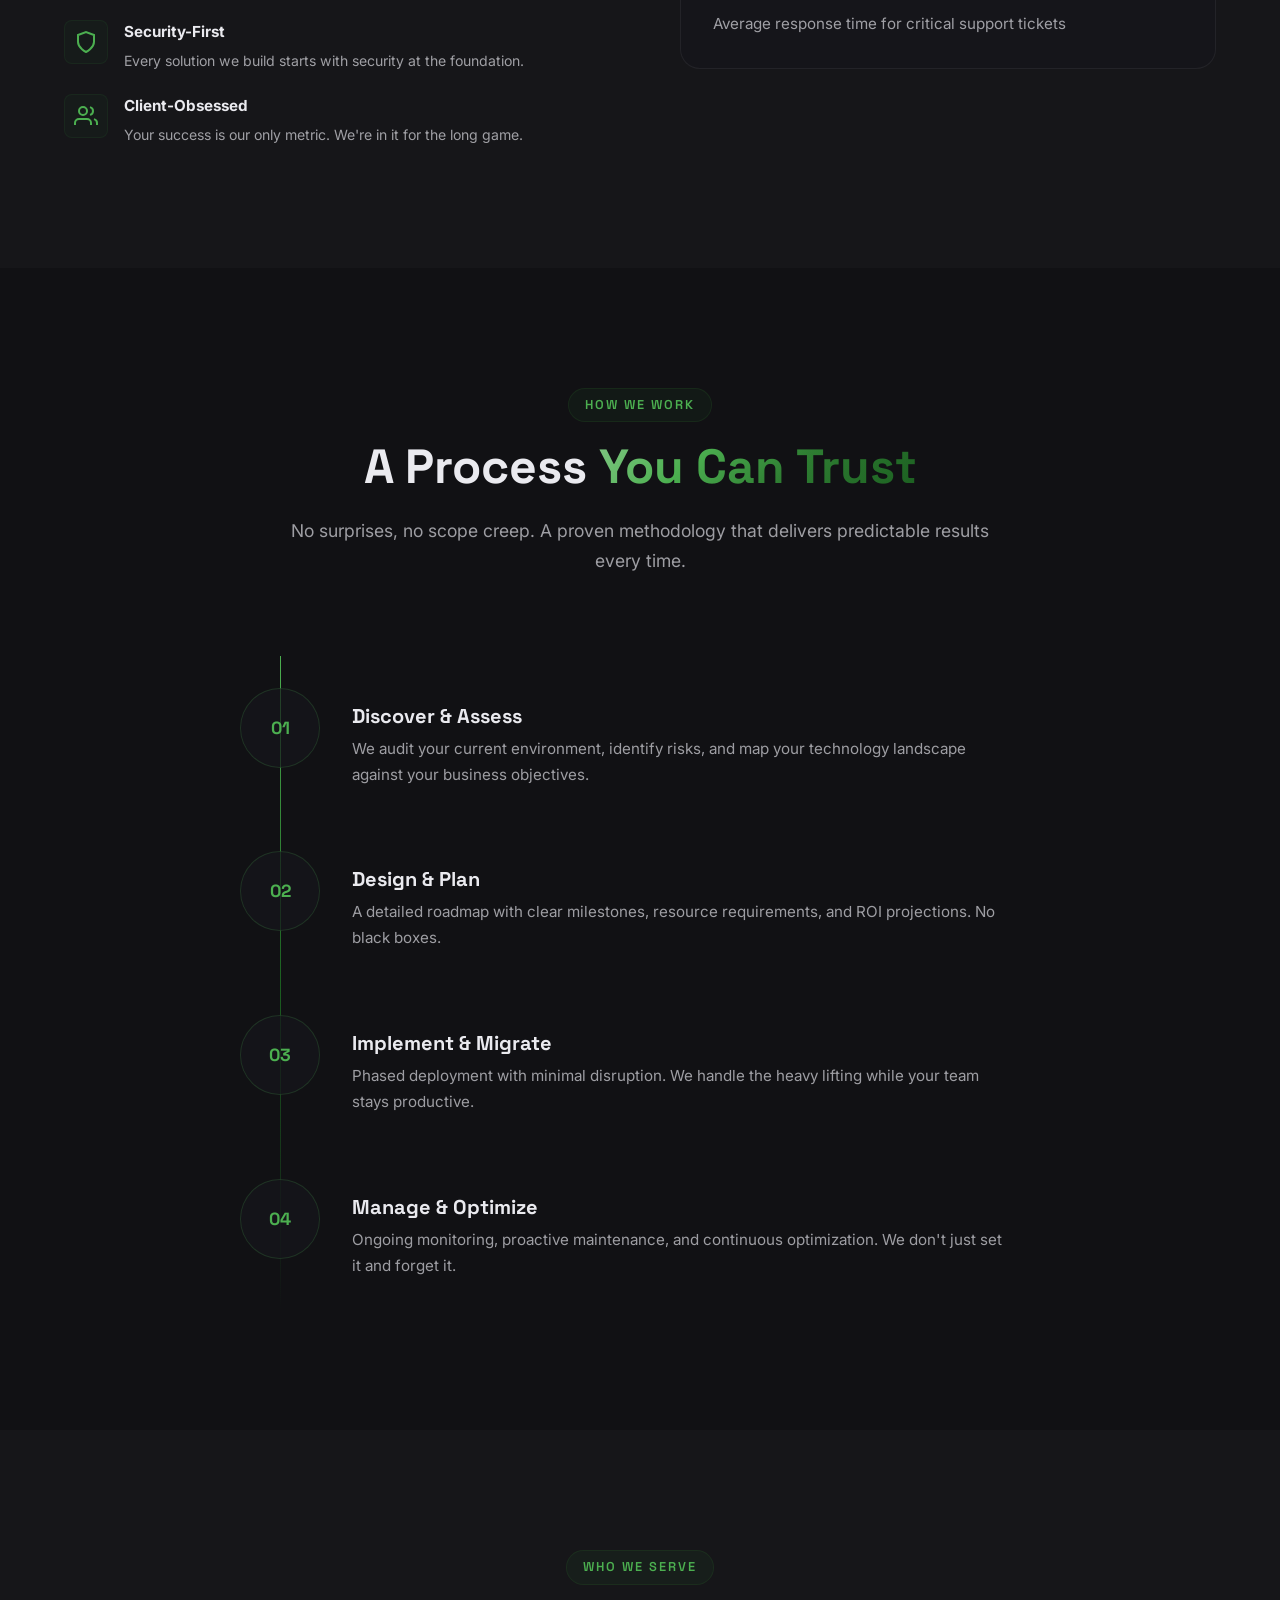
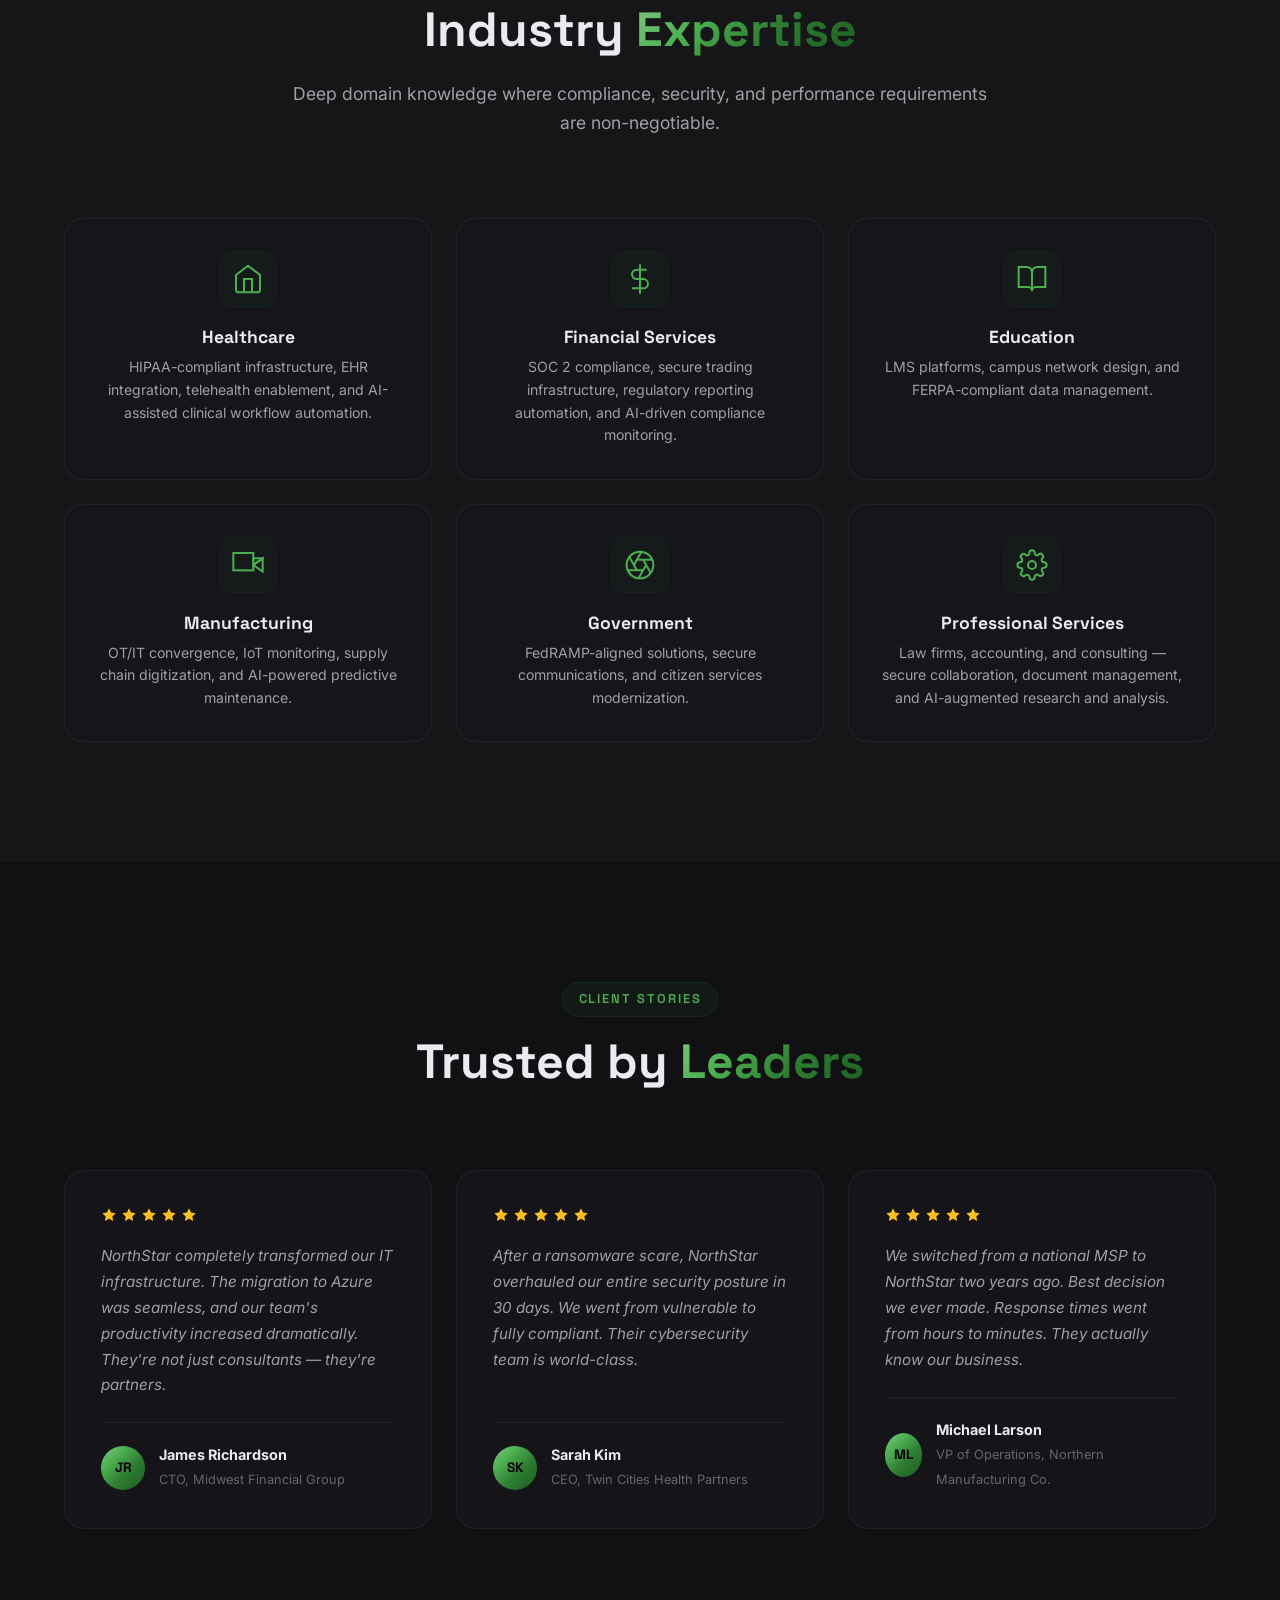
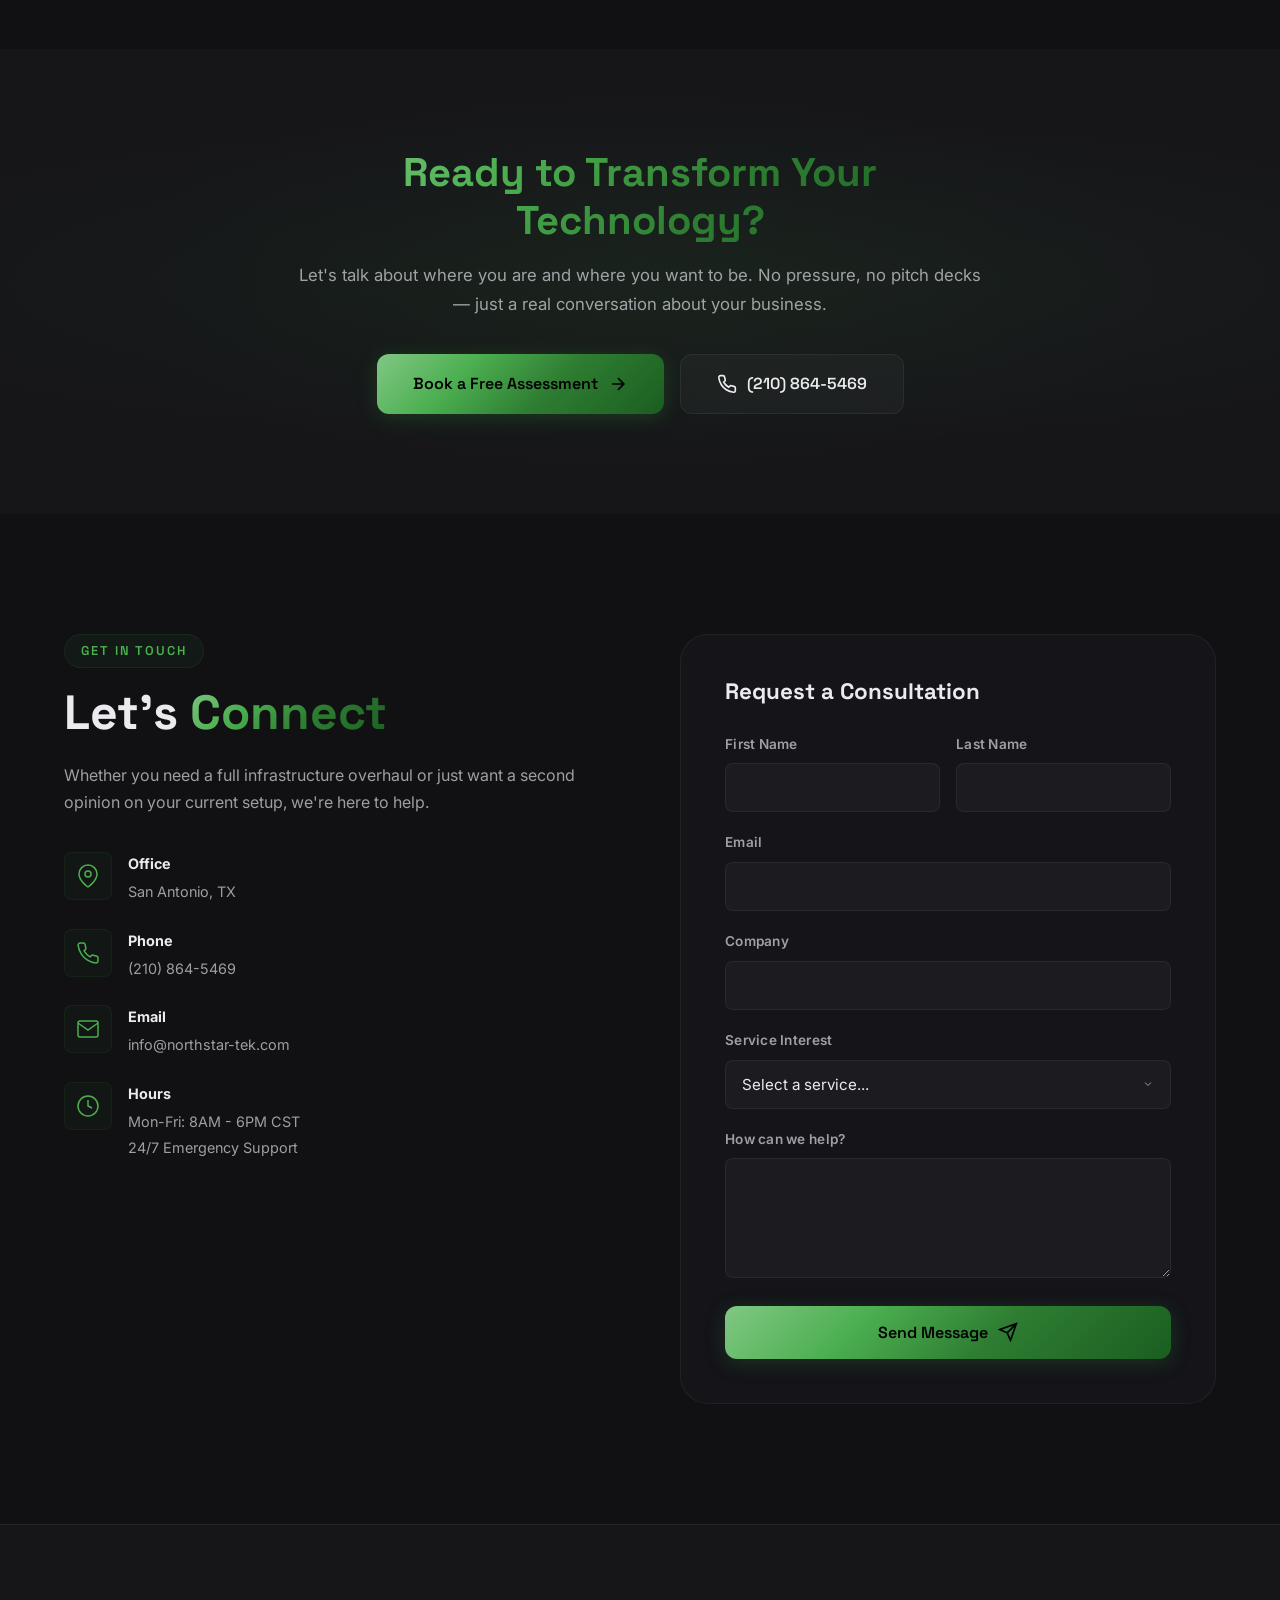
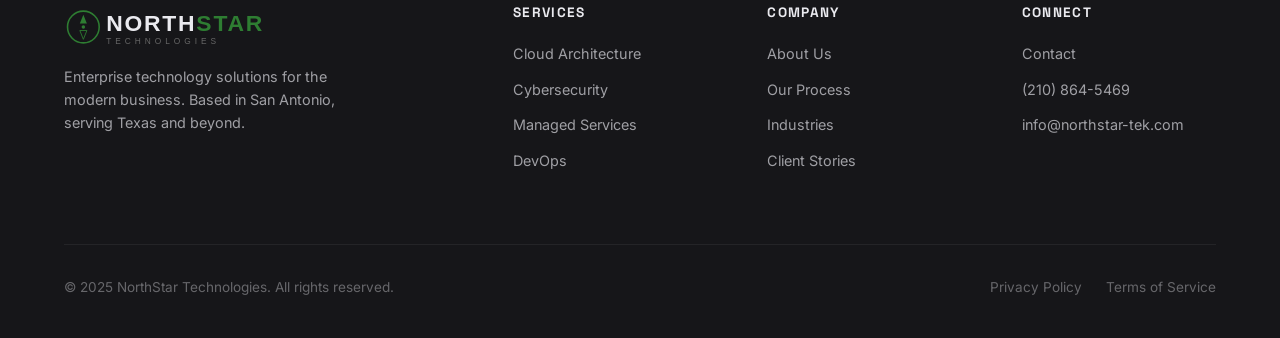
==== commit d69f3291: "feat: technology staffing as lead service + partners strip - Staffing is first featured service card" ====
--- a/index.html
+++ b/index.html
@@ -67,8 +67,8 @@
                 <span class="hero-title-line">AI-Ready Starts</span>
                 <span class="hero-title-line glow">Here.</span>
             </h1>
-            <p class="hero-subtitle">AI Strategy &amp; Training &bull; Cloud Architecture &bull; Cybersecurity &bull; Managed Services</p>
-            <p class="hero-tagline">Helping businesses harness AI, secure their infrastructure, and scale with confidence</p>
+            <p class="hero-subtitle">Technology Staffing &bull; AI Strategy &amp; Training &bull; Cloud Architecture &bull; Cybersecurity</p>
+            <p class="hero-tagline">The engineering talent your projects need, the AI expertise your business demands</p>
             <div class="hero-cta">
                 <a href="#contact" class="btn btn-primary btn-lg">
                     Schedule a Consultation
@@ -121,16 +121,44 @@
         </div>
     </section>
 
+    <!-- ========== PARTNERS STRIP ========== -->
+    <section class="partners-strip">
+        <div class="container">
+            <p class="partners-label">Trusted Technology Partner To</p>
+            <div class="partners-grid">
+                <div class="partner-name reveal">WWT</div>
+                <div class="partner-name reveal">CDW</div>
+                <div class="partner-name reveal">TEKsystems</div>
+                <div class="partner-name reveal">Randstad</div>
+                <div class="partner-name reveal">GDH</div>
+                <div class="partner-name reveal">Trace3</div>
+            </div>
+        </div>
+    </section>
+
     <!-- ========== SERVICES ========== -->
     <section class="services" id="services">
         <div class="container">
             <div class="section-header reveal">
                 <span class="section-label">What We Do</span>
-                <h2 class="section-title">Technology Solutions <span class="glow">Built to Scale</span></h2>
-                <p class="section-description">From cloud migrations to 24/7 managed services, we architect solutions that keep your business ahead of the curve.</p>
+                <h2 class="section-title">Technology Talent <span class="glow">& Solutions</span></h2>
+                <p class="section-description">Elite engineering resources for your projects. Strategic technology services that keep your business ahead of the curve.</p>
             </div>
 
             <div class="services-featured">
+                <div class="service-card featured reveal">
+                    <div class="service-icon">
+                        <svg width="40" height="40" viewBox="0 0 24 24" fill="none" stroke="currentColor" stroke-width="1.5"><path d="M17 21v-2a4 4 0 00-4-4H5a4 4 0 00-4 4v2"/><circle cx="9" cy="7" r="4"/><path d="M23 21v-2a4 4 0 00-3-3.87"/><path d="M16 3.13a4 4 0 010 7.75"/></svg>
+                    </div>
+                    <h3>Technology Staffing</h3>
+                    <p>Your technology partner for contract and project-based engineering talent. We supply skilled network engineers, cloud architects, security specialists, and developers to leading recruitment firms and enterprise clients nationwide.</p>
+                    <ul class="service-tags">
+                        <li>Contract Engineers</li>
+                        <li>Project Staffing</li>
+                        <li>Nationwide</li>
+                        <li>All Disciplines</li>
+                    </ul>
+                </div>
                 <div class="service-card featured reveal">
                     <div class="service-icon">
                         <svg width="40" height="40" viewBox="0 0 24 24" fill="none" stroke="currentColor" stroke-width="1.5"><path d="M12 2a4 4 0 014 4c0 2-2 3-2 3h-4s-2-1-2-3a4 4 0 014-4z"/><path d="M9 9h6v2a3 3 0 01-6 0V9z"/><path d="M8 14h8"/><path d="M9 17h6"/><path d="M10 20h4"/><circle cx="5" cy="5" r="1.5" fill="currentColor" opacity="0.4"/><circle cx="19" cy="5" r="1.5" fill="currentColor" opacity="0.4"/><circle cx="3" cy="12" r="1" fill="currentColor" opacity="0.3"/><circle cx="21" cy="12" r="1" fill="currentColor" opacity="0.3"/></svg>
@@ -309,9 +337,9 @@
                 <div class="about-content reveal">
                     <span class="section-label">Who We Are</span>
                     <h2 class="section-title">Technology <span class="glow">That Works</span> for You</h2>
-                    <p class="about-lead">NorthStar Technologies was founded with a simple belief: every business deserves enterprise-grade technology without the enterprise complexity.</p>
-                    <p>Based in San Antonio, Texas, we partner with organizations across the region to design, implement, and manage technology solutions that actually move the needle. No jargon, no bloated proposals — just results.</p>
-                    <p>Our team brings deep expertise across cloud platforms, cybersecurity frameworks, and managed services. We're not a body shop. We're your technology partner.</p>
+                    <p class="about-lead">NorthStar Technologies has been providing elite engineering talent and technology solutions since 2012.</p>
+                    <p>Our core business is technology staffing — we're the engineering bench that top recruitment firms like WWT, CDW, TEKsystems, Randstad, GDH, and Trace3 rely on when their clients need skilled resources. Network engineers, cloud architects, security specialists, developers — we deliver the talent that gets projects done.</p>
+                    <p>Beyond staffing, we bring deep expertise in AI consulting, cloud platforms, and cybersecurity. Based in San Antonio, serving clients nationwide.</p>
                     <div class="about-values">
                         <div class="value-item">
                             <div class="value-icon">
--- a/css/styles.css
+++ b/css/styles.css
@@ -560,6 +560,53 @@
     font-weight: 500;
 }
 
+/* ========== PARTNERS STRIP ========== */
+.partners-strip {
+    padding: 40px 0;
+    background: var(--bg-primary);
+    border-bottom: 1px solid var(--border-subtle);
+}
+
+.partners-label {
+    text-align: center;
+    font-size: 0.78rem;
+    font-weight: 600;
+    letter-spacing: 0.12em;
+    text-transform: uppercase;
+    color: var(--text-muted);
+    margin-bottom: 24px;
+}
+
+.partners-grid {
+    display: flex;
+    align-items: center;
+    justify-content: center;
+    gap: 48px;
+    flex-wrap: wrap;
+}
+
+.partner-name {
+    font-family: 'Space Grotesk', sans-serif;
+    font-size: 1.25rem;
+    font-weight: 700;
+    color: var(--text-muted);
+    letter-spacing: 0.04em;
+    transition: color var(--transition-fast);
+}
+
+.partner-name:hover {
+    color: var(--text-secondary);
+}
+
+@media (max-width: 768px) {
+    .partners-grid {
+        gap: 28px;
+    }
+    .partner-name {
+        font-size: 1rem;
+    }
+}
+
 /* ========== SERVICES ========== */
 .services {
     padding: var(--section-padding);
@@ -568,7 +615,7 @@
 
 .services-featured {
     display: grid;
-    grid-template-columns: repeat(3, 1fr);
+    grid-template-columns: repeat(4, 1fr);
     gap: 24px;
     margin-bottom: 24px;
 }
@@ -1460,7 +1507,7 @@
 /* ========== RESPONSIVE ========== */
 @media (max-width: 1024px) {
     .services-featured {
-        grid-template-columns: 1fr;
+        grid-template-columns: repeat(2, 1fr);
     }
 
     .services-grid {
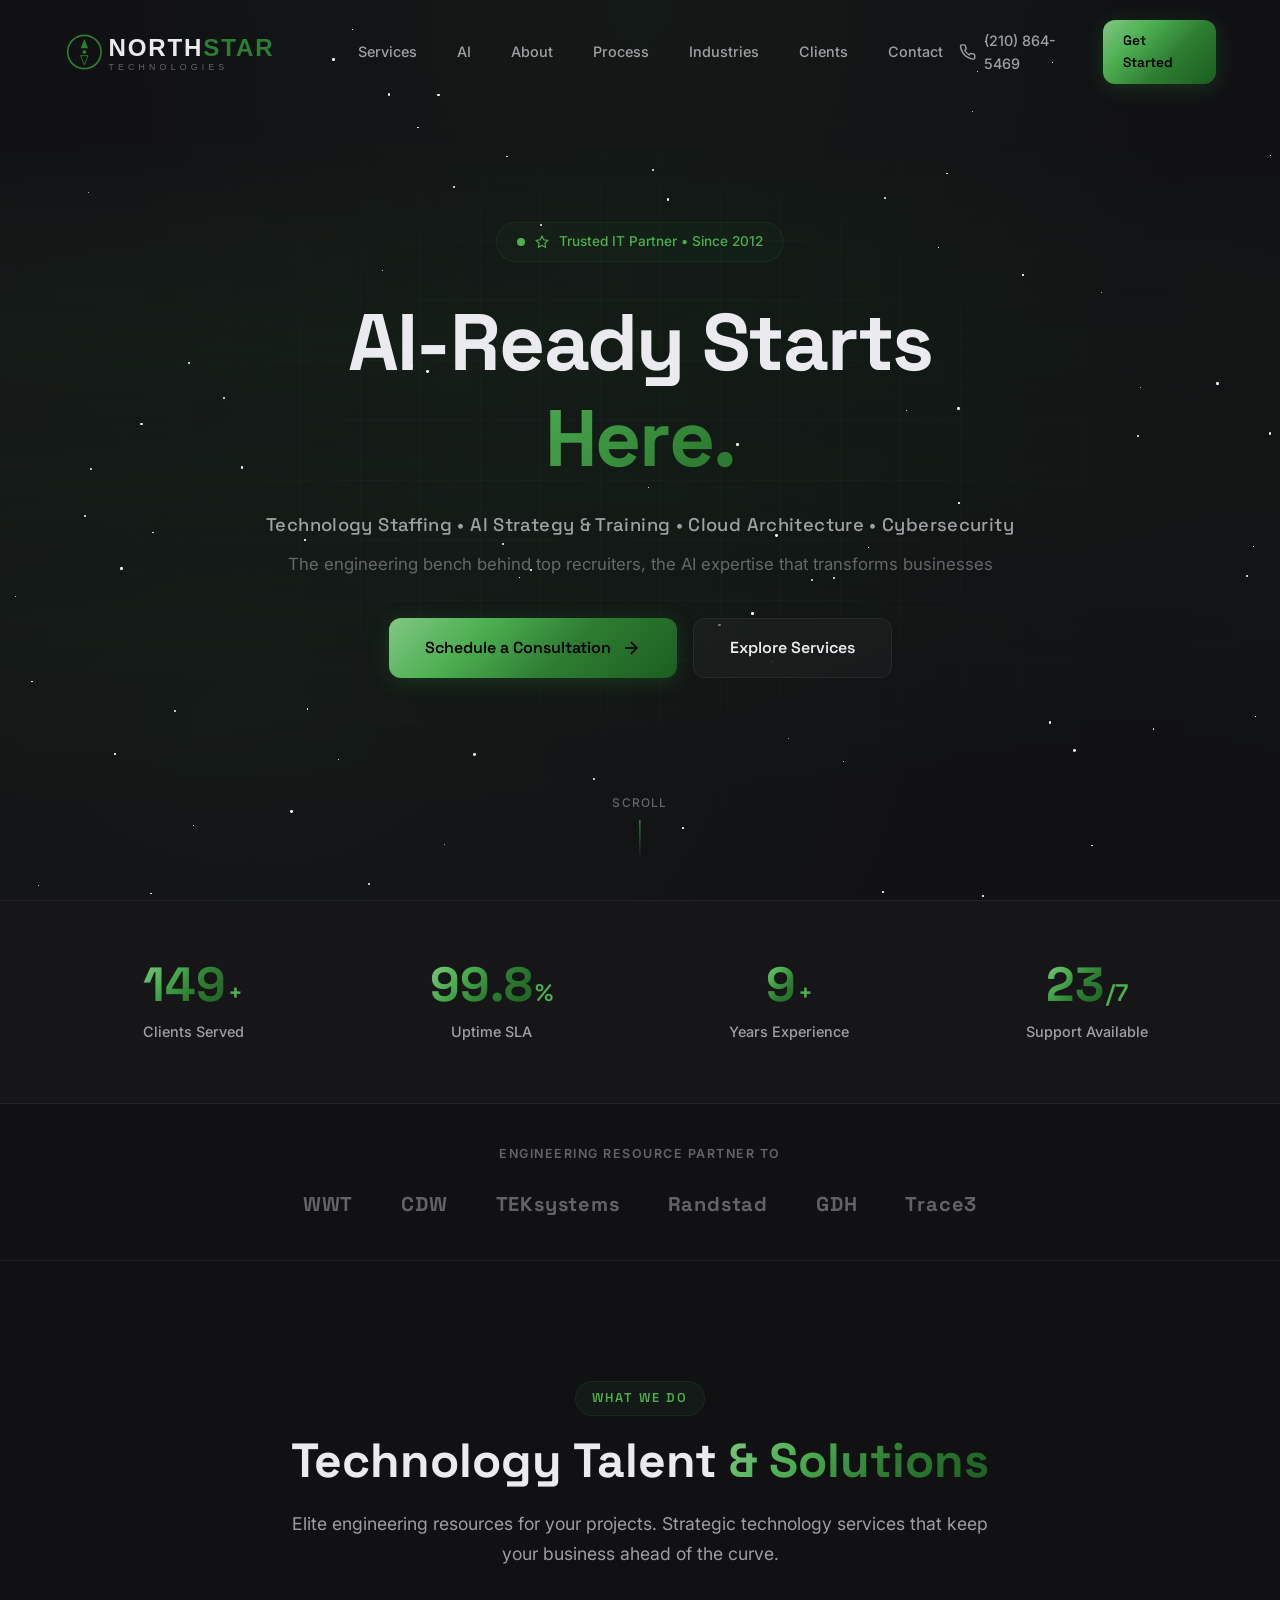
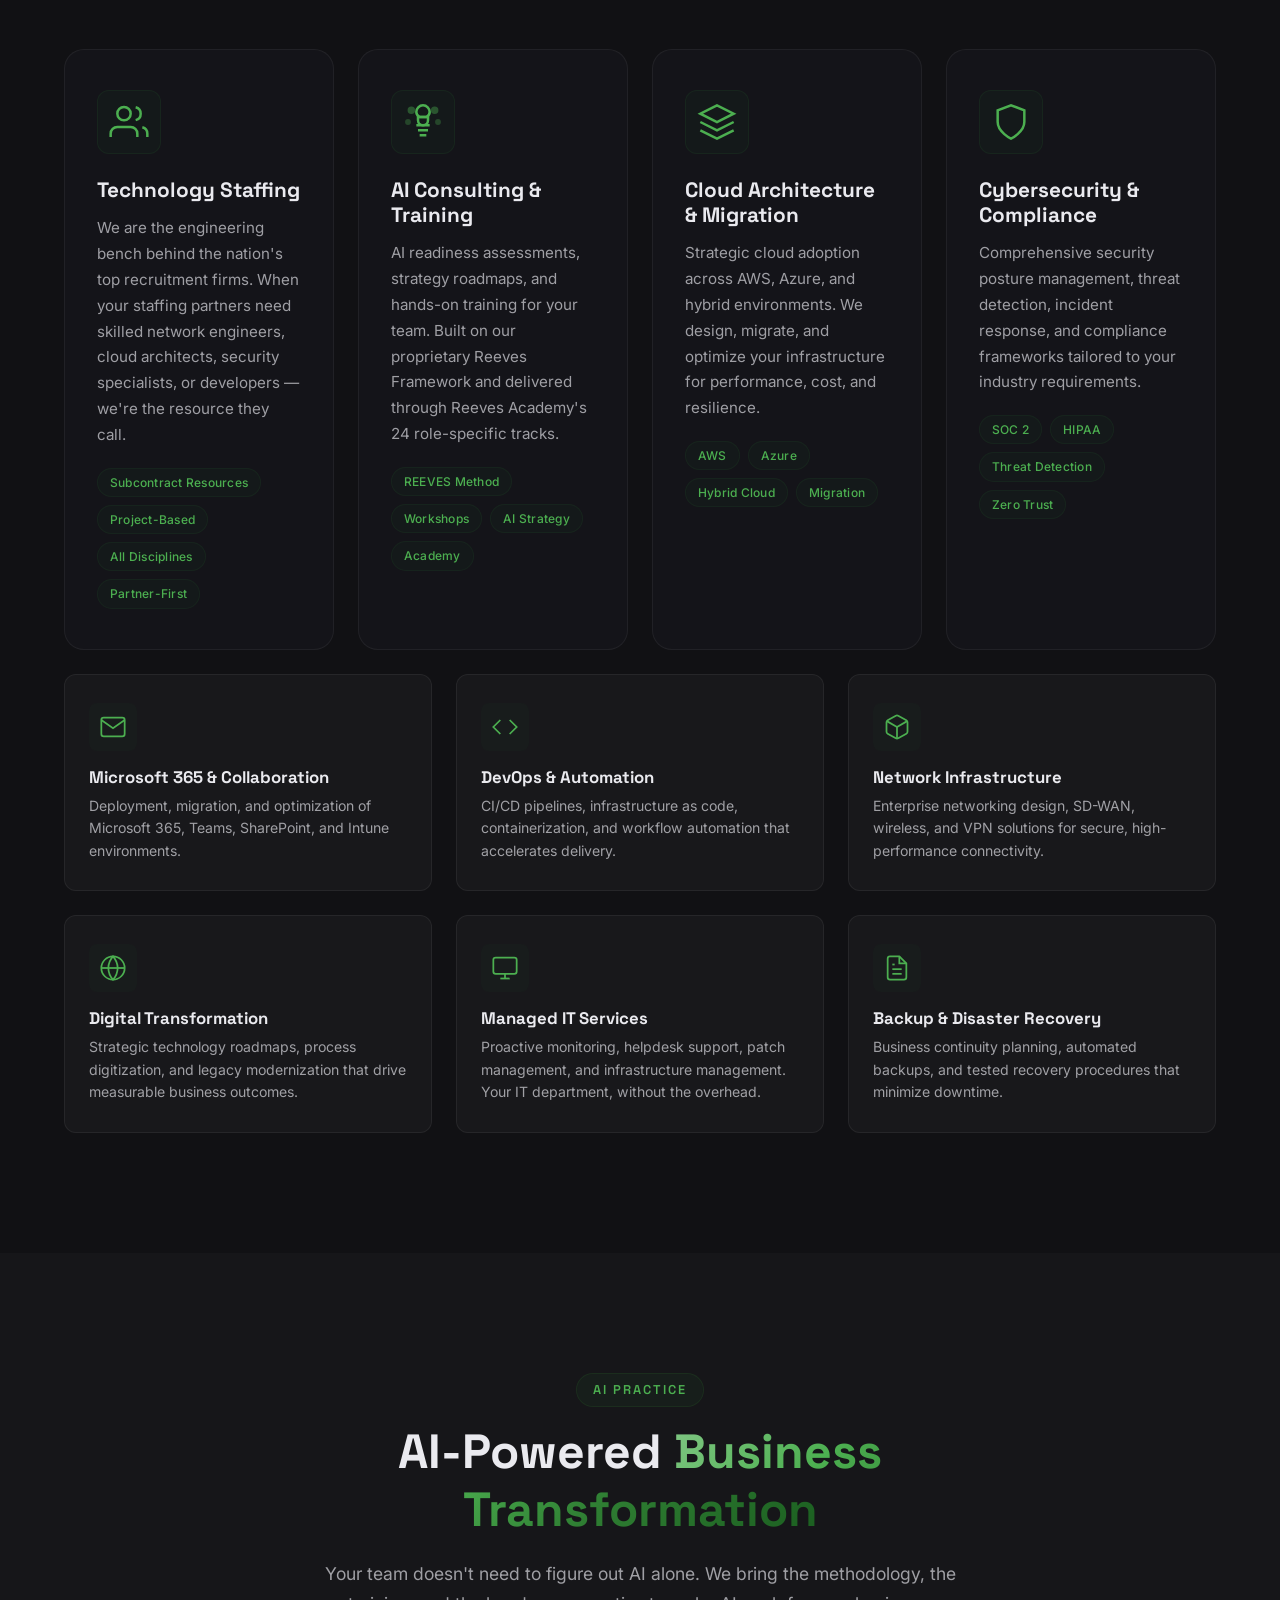
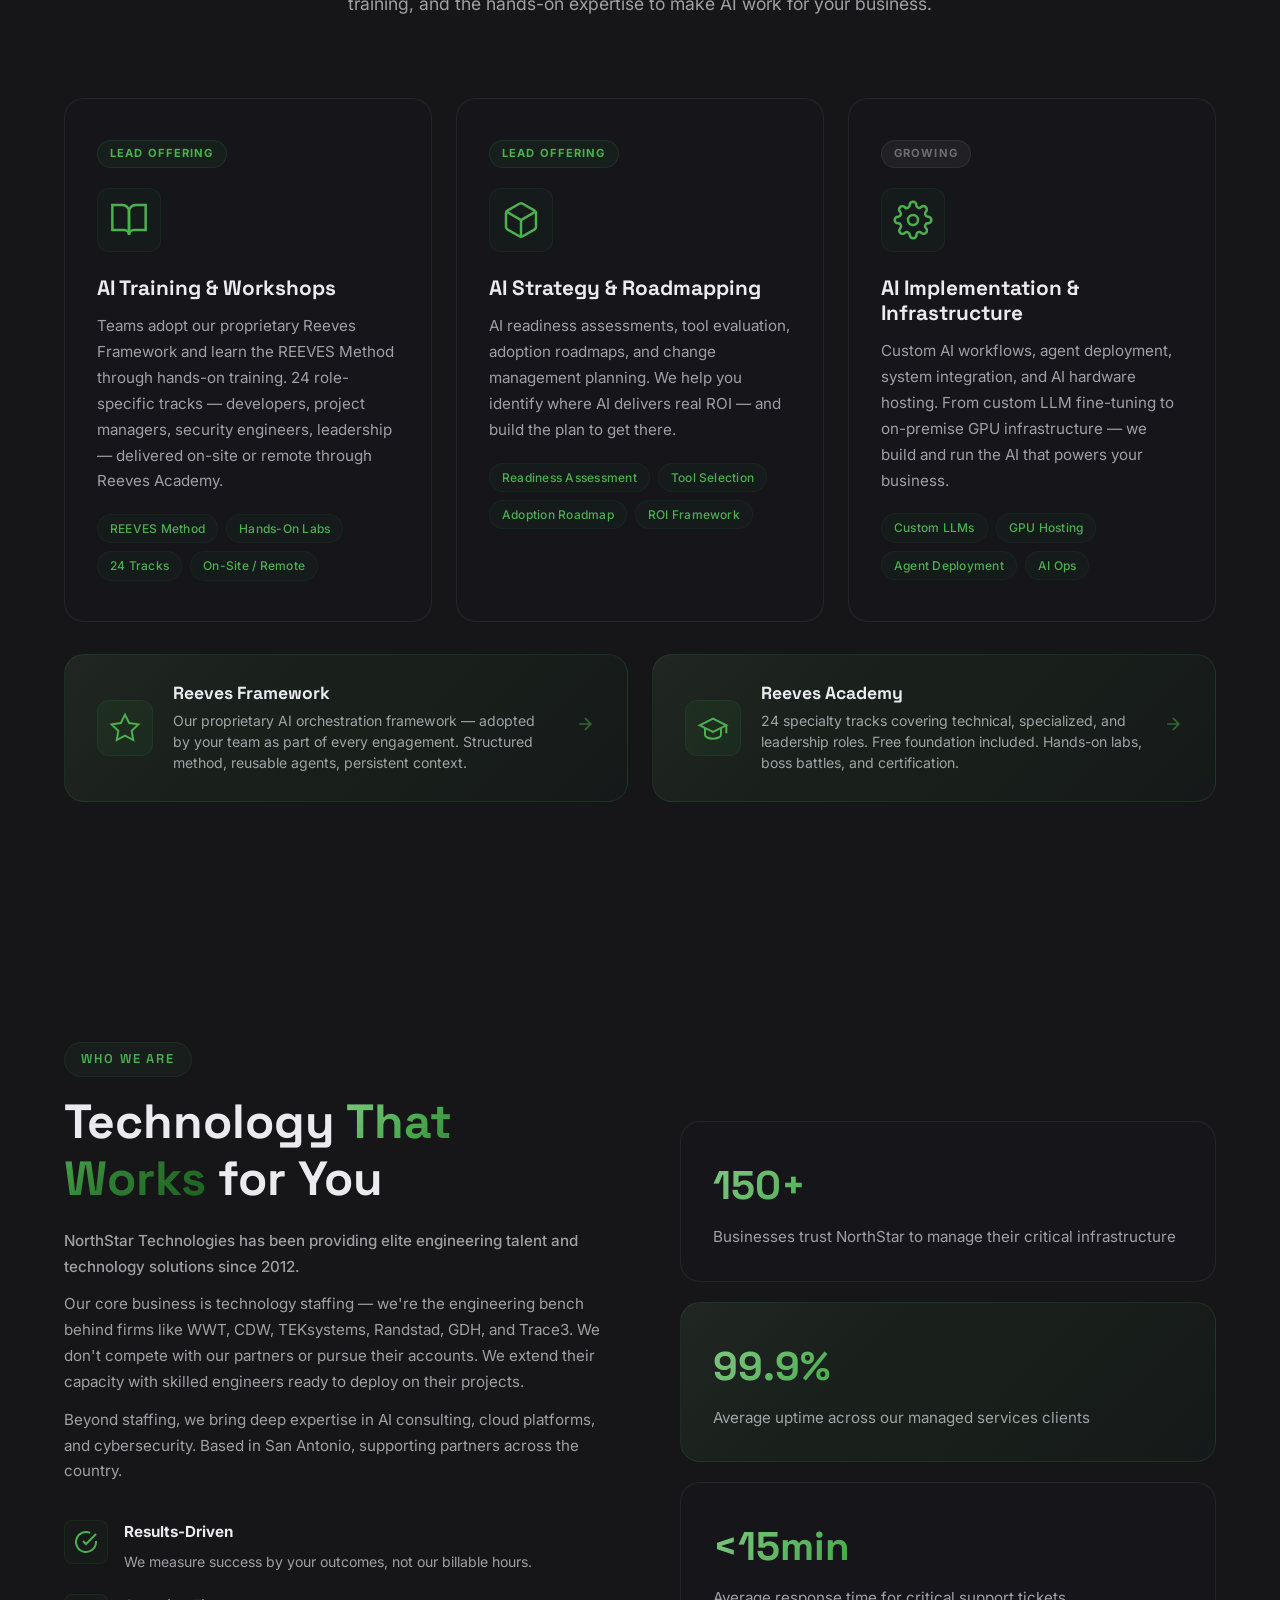
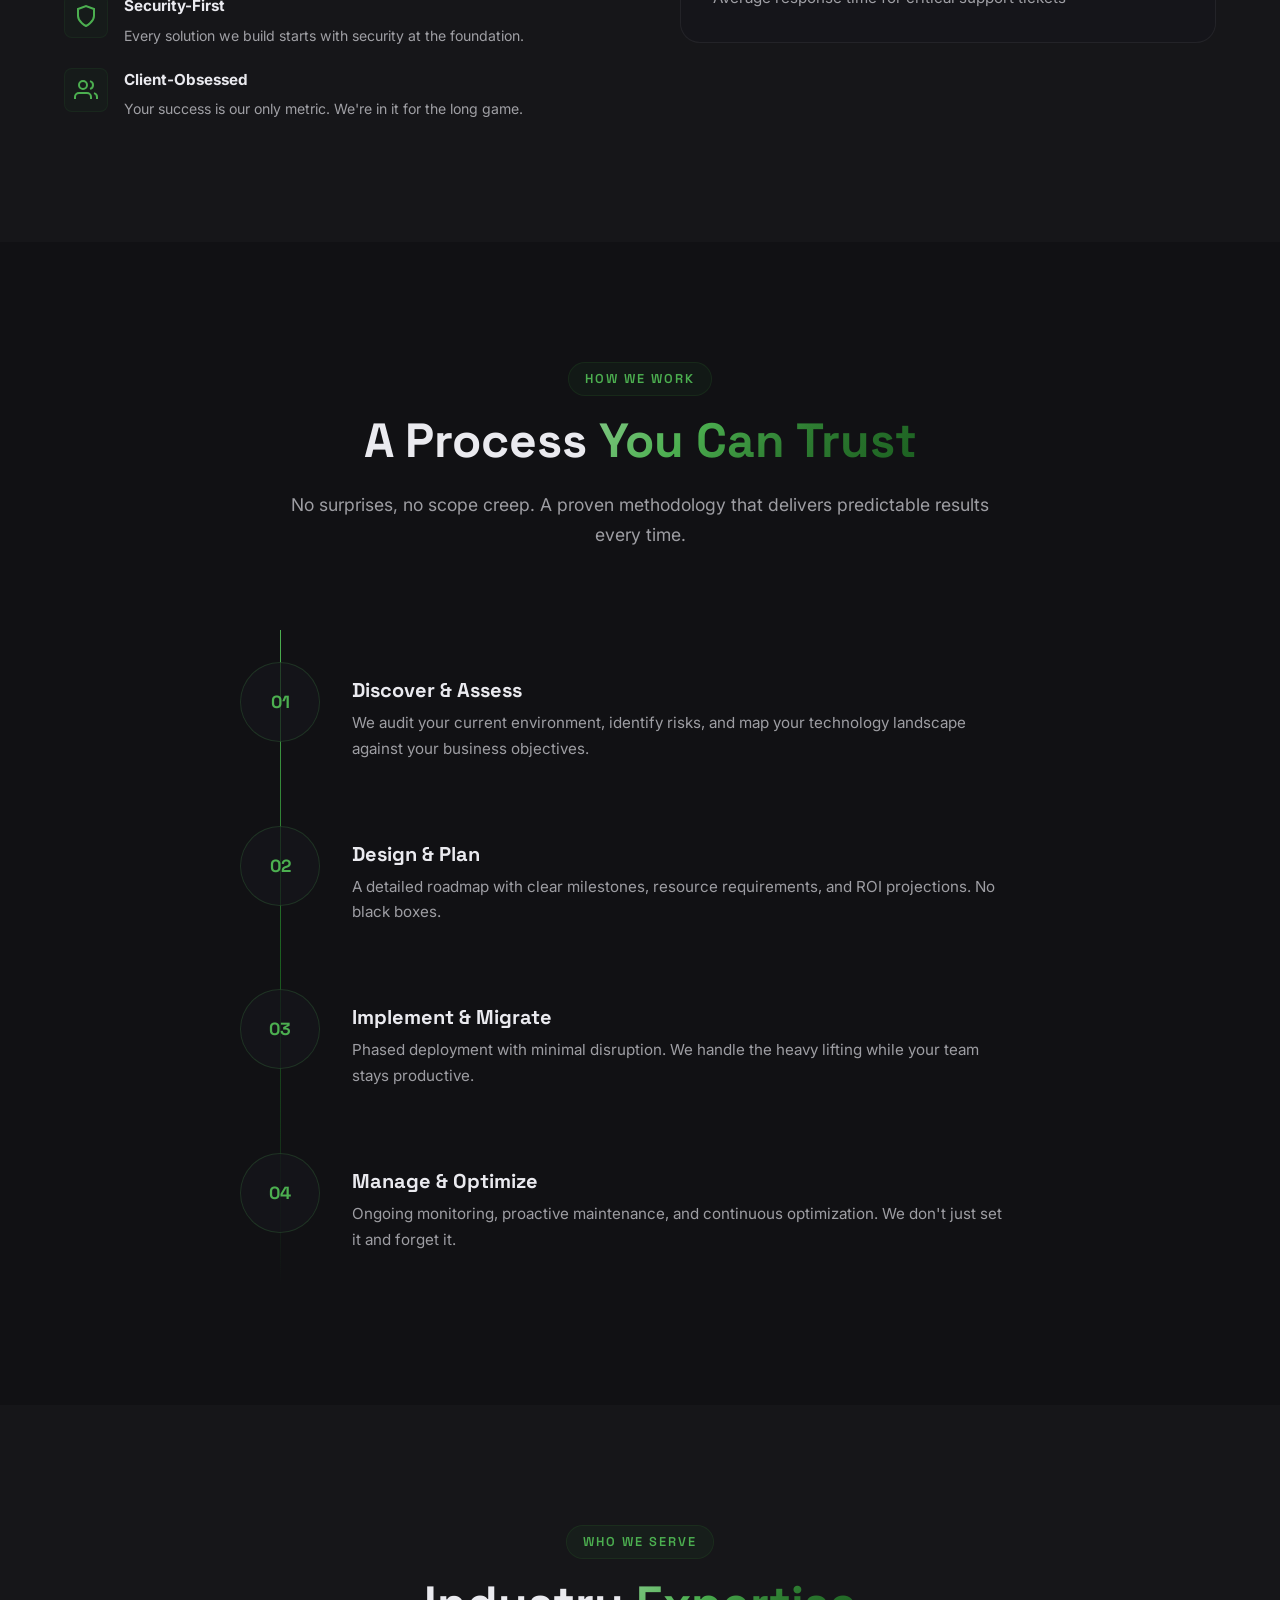
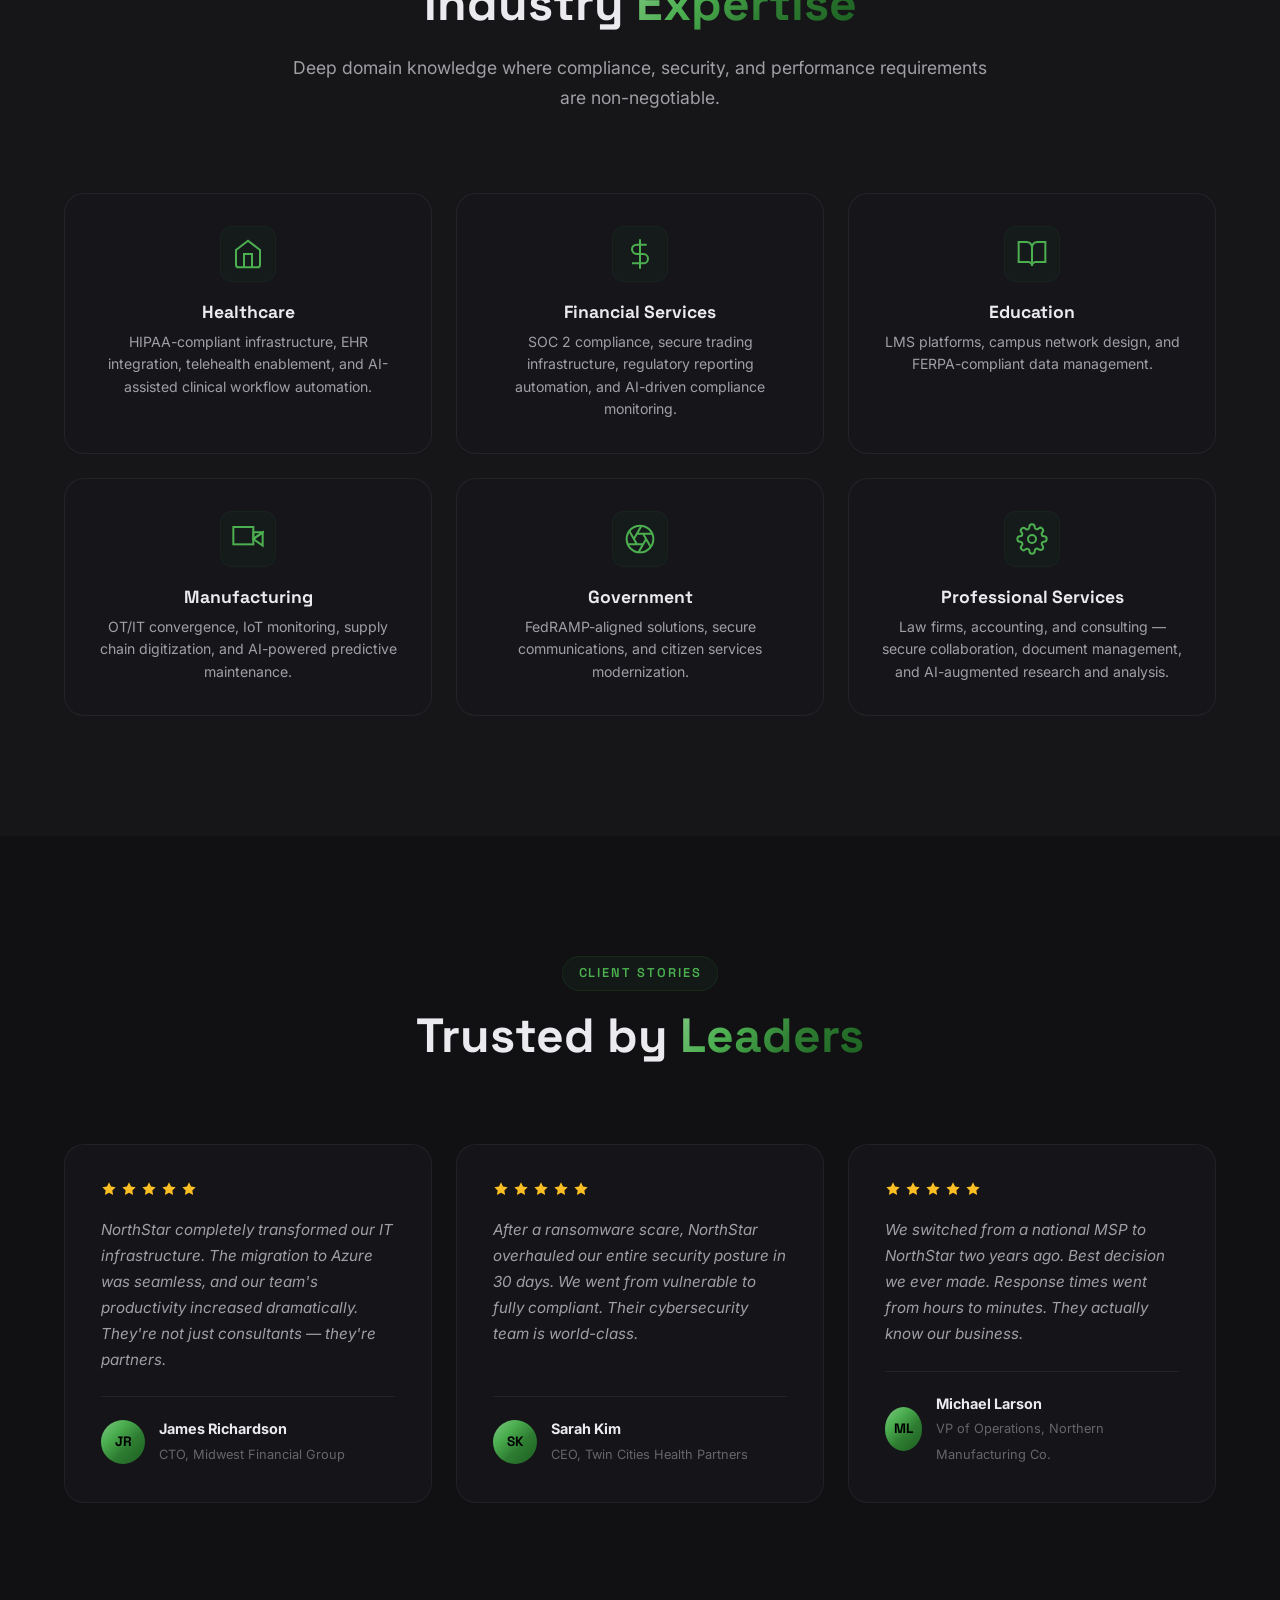
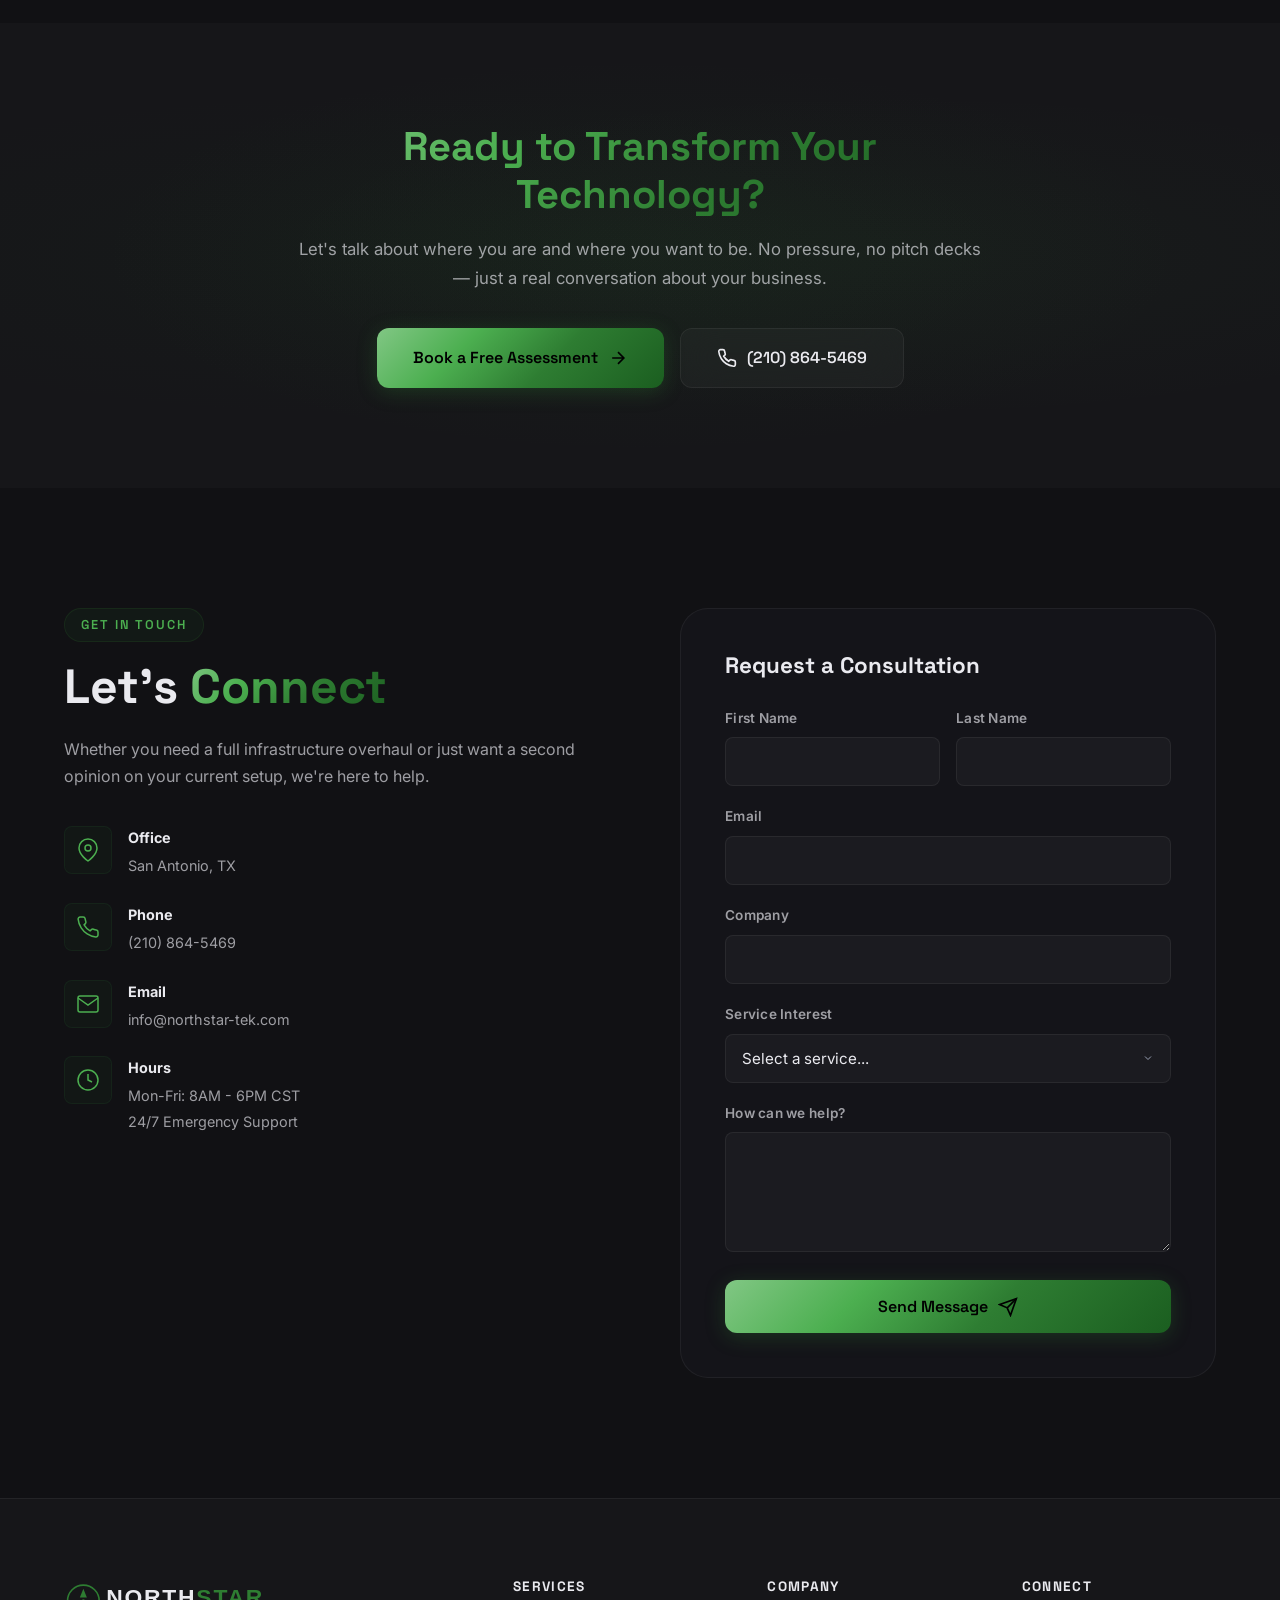
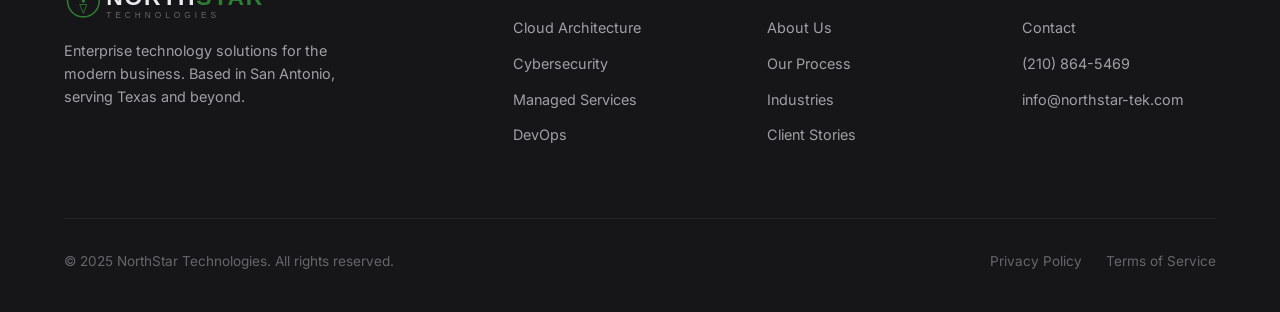
==== commit 38c33980: "fix: clarify partner-first staffing model — we don't compete with recruiters - Staffing card: "engin" ====
--- a/index.html
+++ b/index.html
@@ -68,7 +68,7 @@
                 <span class="hero-title-line glow">Here.</span>
             </h1>
             <p class="hero-subtitle">Technology Staffing &bull; AI Strategy &amp; Training &bull; Cloud Architecture &bull; Cybersecurity</p>
-            <p class="hero-tagline">The engineering talent your projects need, the AI expertise your business demands</p>
+            <p class="hero-tagline">The engineering bench behind top recruiters, the AI expertise that transforms businesses</p>
             <div class="hero-cta">
                 <a href="#contact" class="btn btn-primary btn-lg">
                     Schedule a Consultation
@@ -124,7 +124,7 @@
     <!-- ========== PARTNERS STRIP ========== -->
     <section class="partners-strip">
         <div class="container">
-            <p class="partners-label">Trusted Technology Partner To</p>
+            <p class="partners-label">Engineering Resource Partner To</p>
             <div class="partners-grid">
                 <div class="partner-name reveal">WWT</div>
                 <div class="partner-name reveal">CDW</div>
@@ -151,12 +151,12 @@
                         <svg width="40" height="40" viewBox="0 0 24 24" fill="none" stroke="currentColor" stroke-width="1.5"><path d="M17 21v-2a4 4 0 00-4-4H5a4 4 0 00-4 4v2"/><circle cx="9" cy="7" r="4"/><path d="M23 21v-2a4 4 0 00-3-3.87"/><path d="M16 3.13a4 4 0 010 7.75"/></svg>
                     </div>
                     <h3>Technology Staffing</h3>
-                    <p>Your technology partner for contract and project-based engineering talent. We supply skilled network engineers, cloud architects, security specialists, and developers to leading recruitment firms and enterprise clients nationwide.</p>
+                    <p>We are the engineering bench behind the nation's top recruitment firms. When your staffing partners need skilled network engineers, cloud architects, security specialists, or developers — we're the resource they call.</p>
                     <ul class="service-tags">
-                        <li>Contract Engineers</li>
-                        <li>Project Staffing</li>
-                        <li>Nationwide</li>
+                        <li>Subcontract Resources</li>
+                        <li>Project-Based</li>
                         <li>All Disciplines</li>
+                        <li>Partner-First</li>
                     </ul>
                 </div>
                 <div class="service-card featured reveal">
@@ -338,8 +338,8 @@
                     <span class="section-label">Who We Are</span>
                     <h2 class="section-title">Technology <span class="glow">That Works</span> for You</h2>
                     <p class="about-lead">NorthStar Technologies has been providing elite engineering talent and technology solutions since 2012.</p>
-                    <p>Our core business is technology staffing — we're the engineering bench that top recruitment firms like WWT, CDW, TEKsystems, Randstad, GDH, and Trace3 rely on when their clients need skilled resources. Network engineers, cloud architects, security specialists, developers — we deliver the talent that gets projects done.</p>
-                    <p>Beyond staffing, we bring deep expertise in AI consulting, cloud platforms, and cybersecurity. Based in San Antonio, serving clients nationwide.</p>
+                    <p>Our core business is technology staffing — we're the engineering bench behind firms like WWT, CDW, TEKsystems, Randstad, GDH, and Trace3. We don't compete with our partners or pursue their accounts. We extend their capacity with skilled engineers ready to deploy on their projects.</p>
+                    <p>Beyond staffing, we bring deep expertise in AI consulting, cloud platforms, and cybersecurity. Based in San Antonio, supporting partners across the country.</p>
                     <div class="about-values">
                         <div class="value-item">
                             <div class="value-icon">
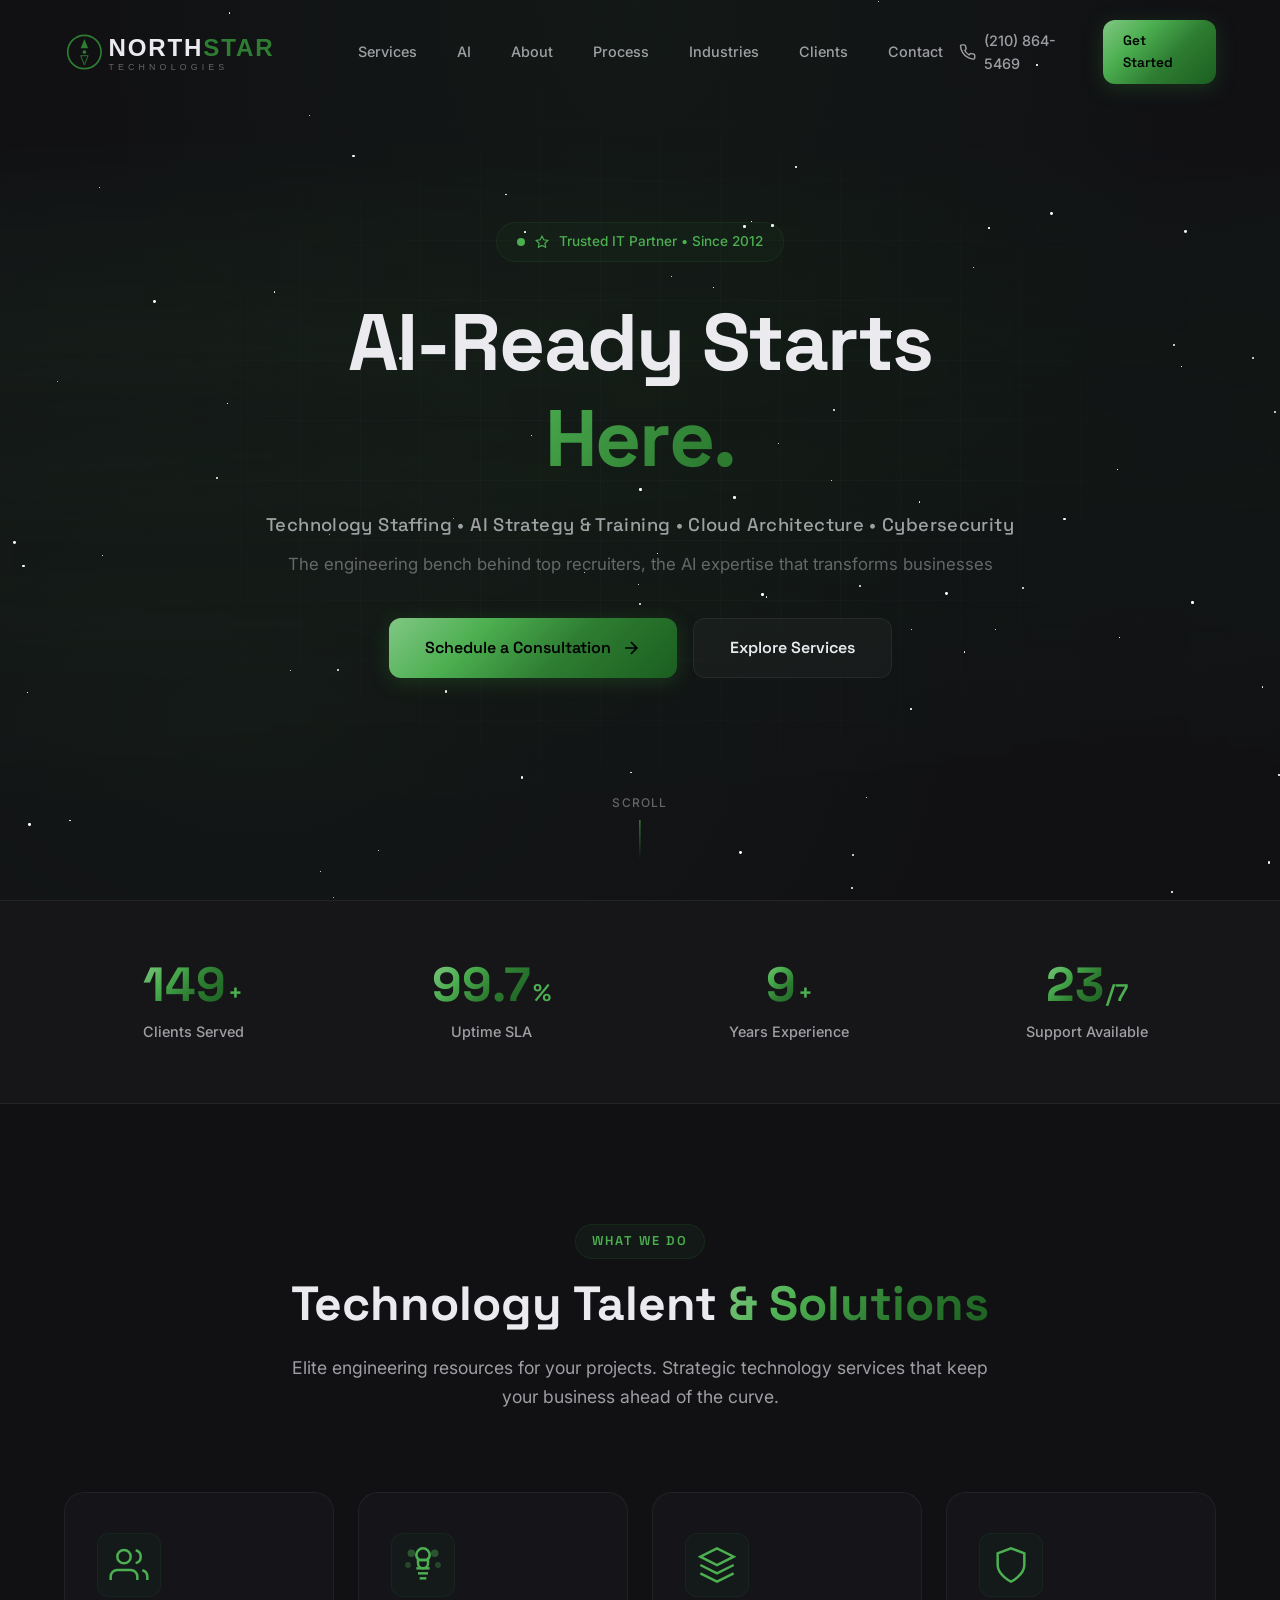
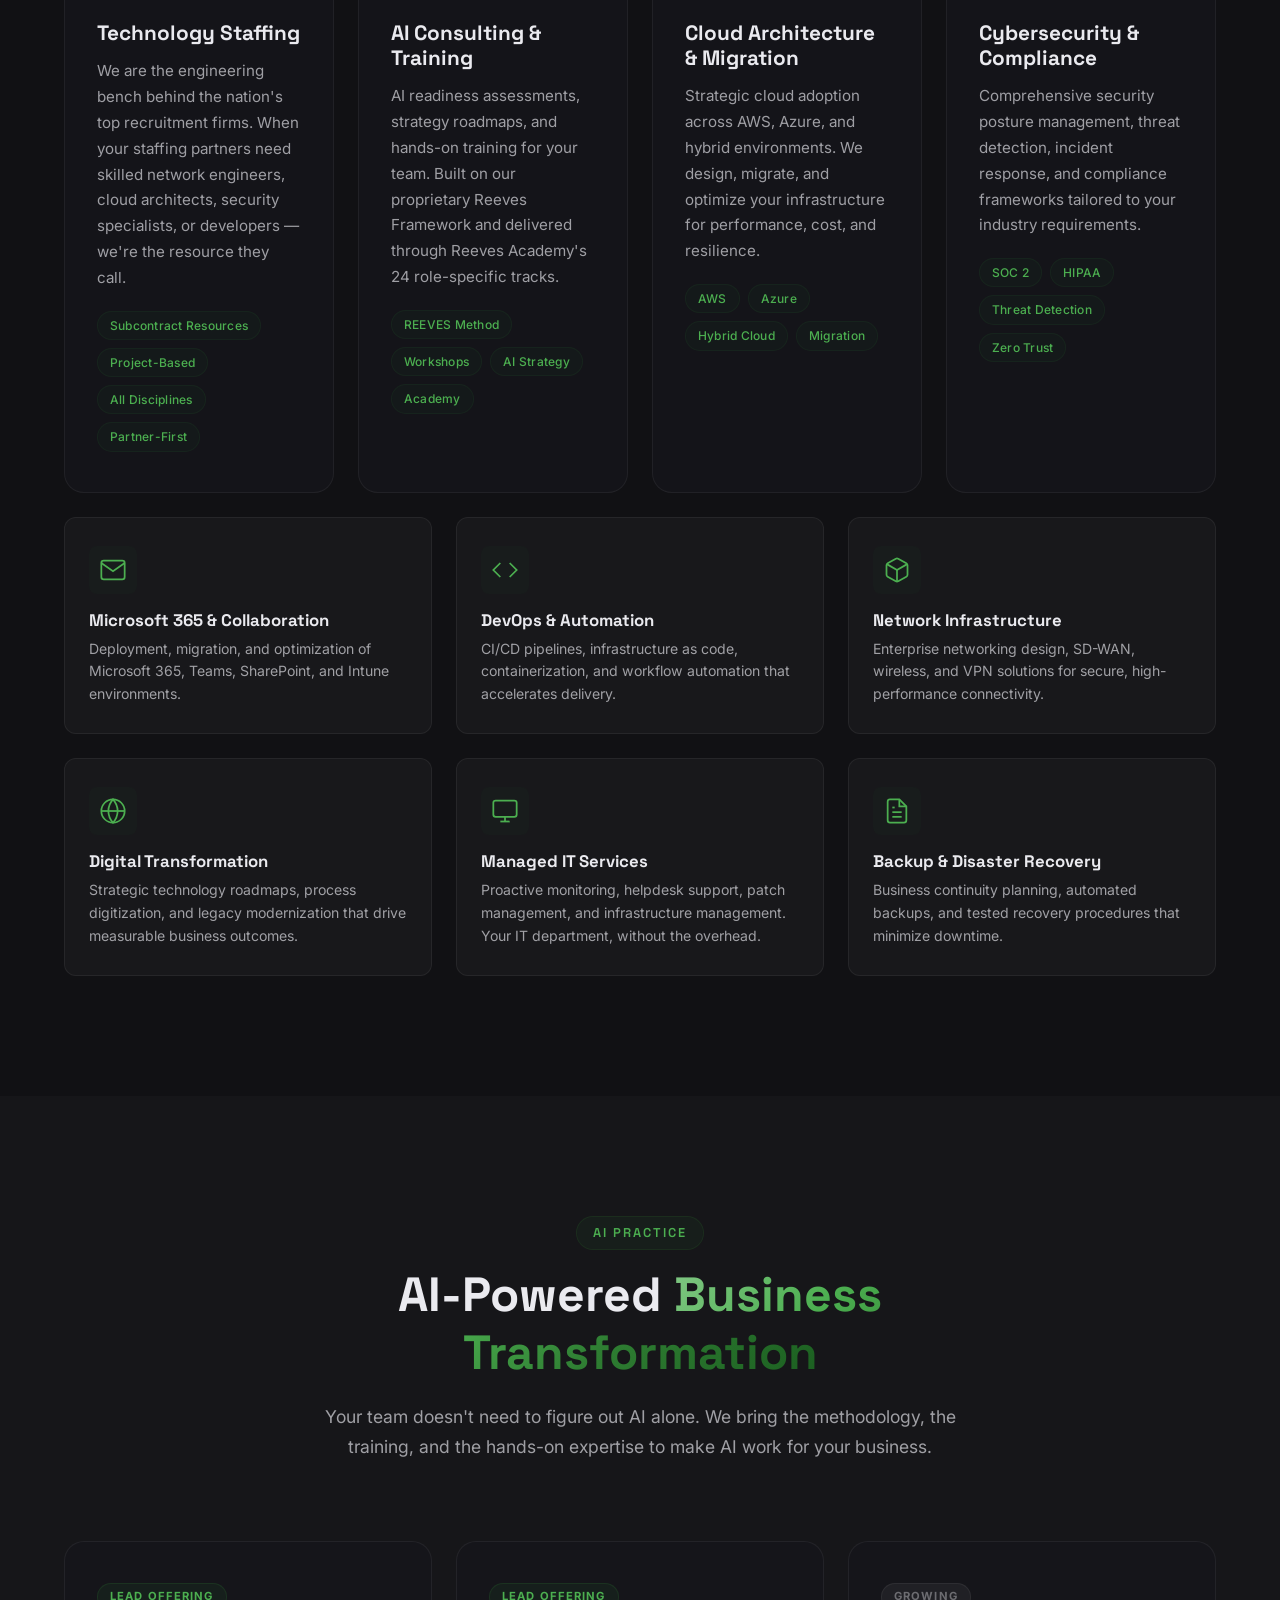
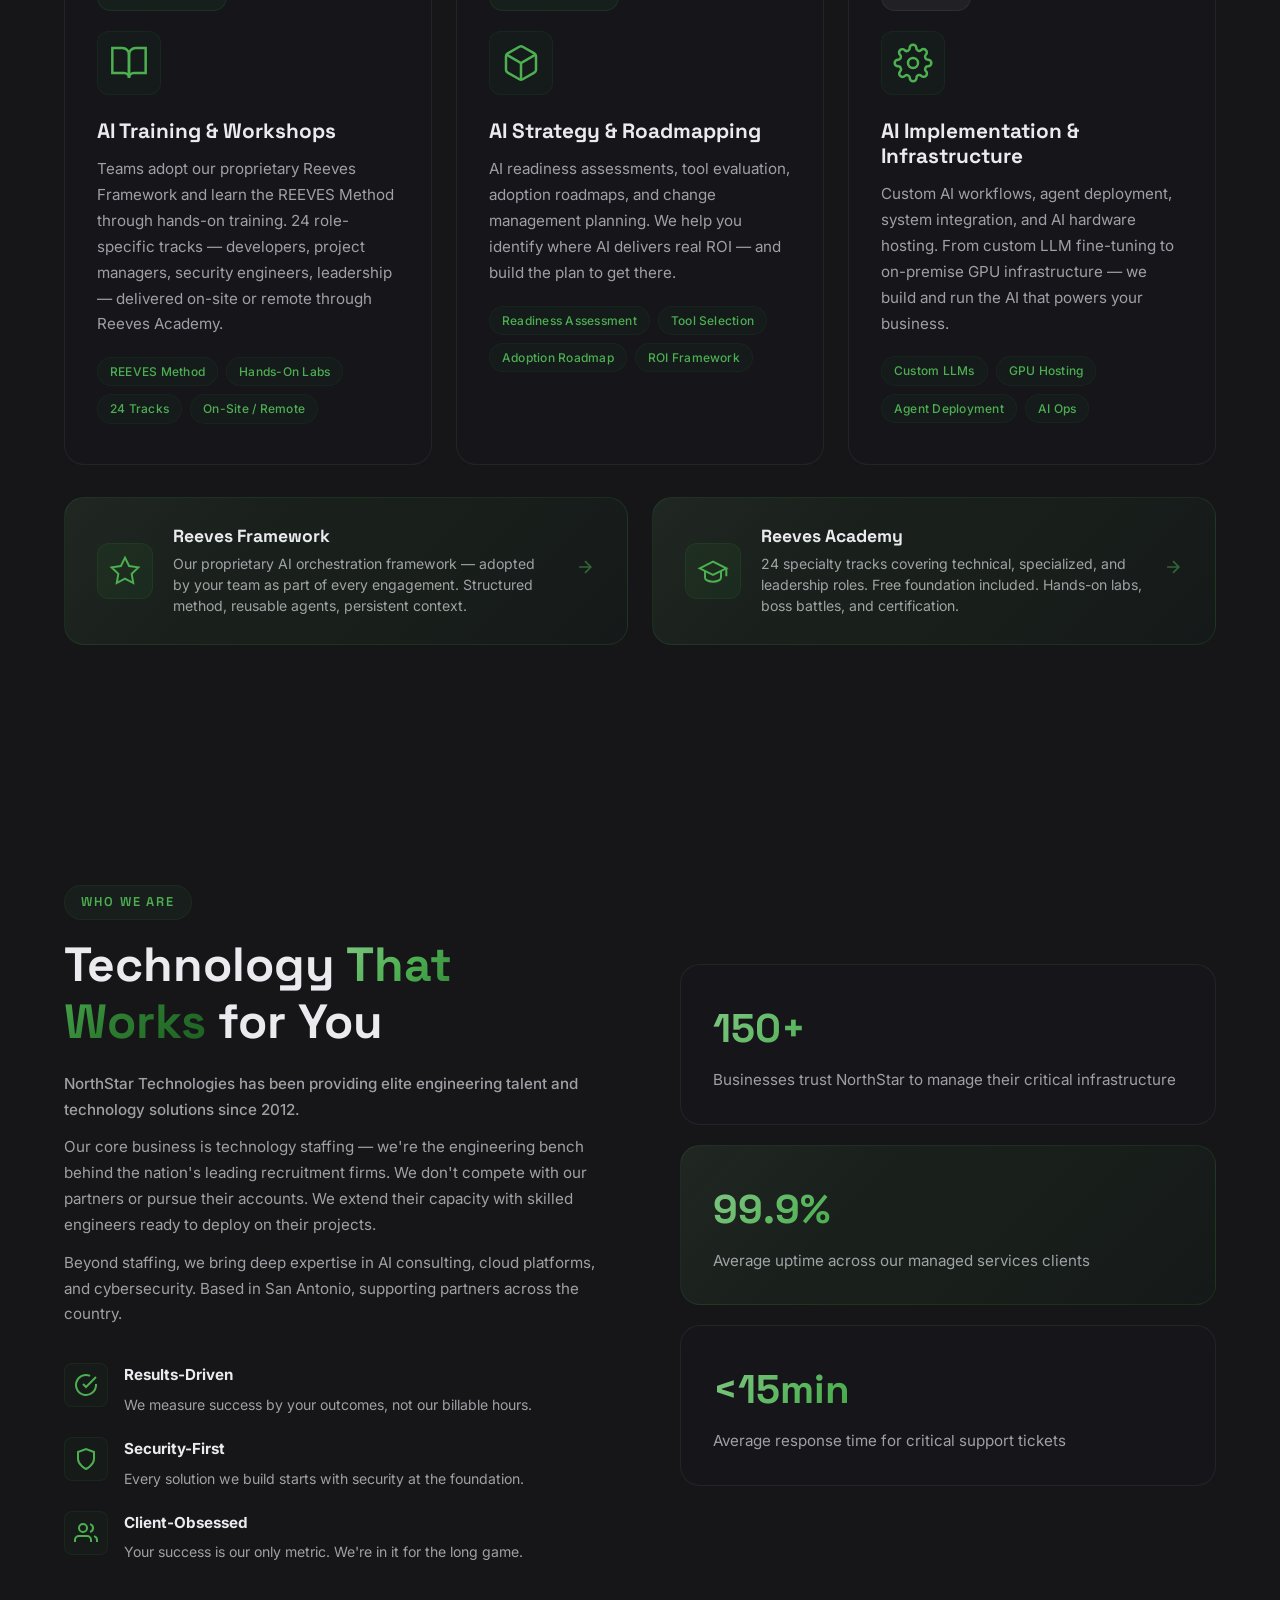
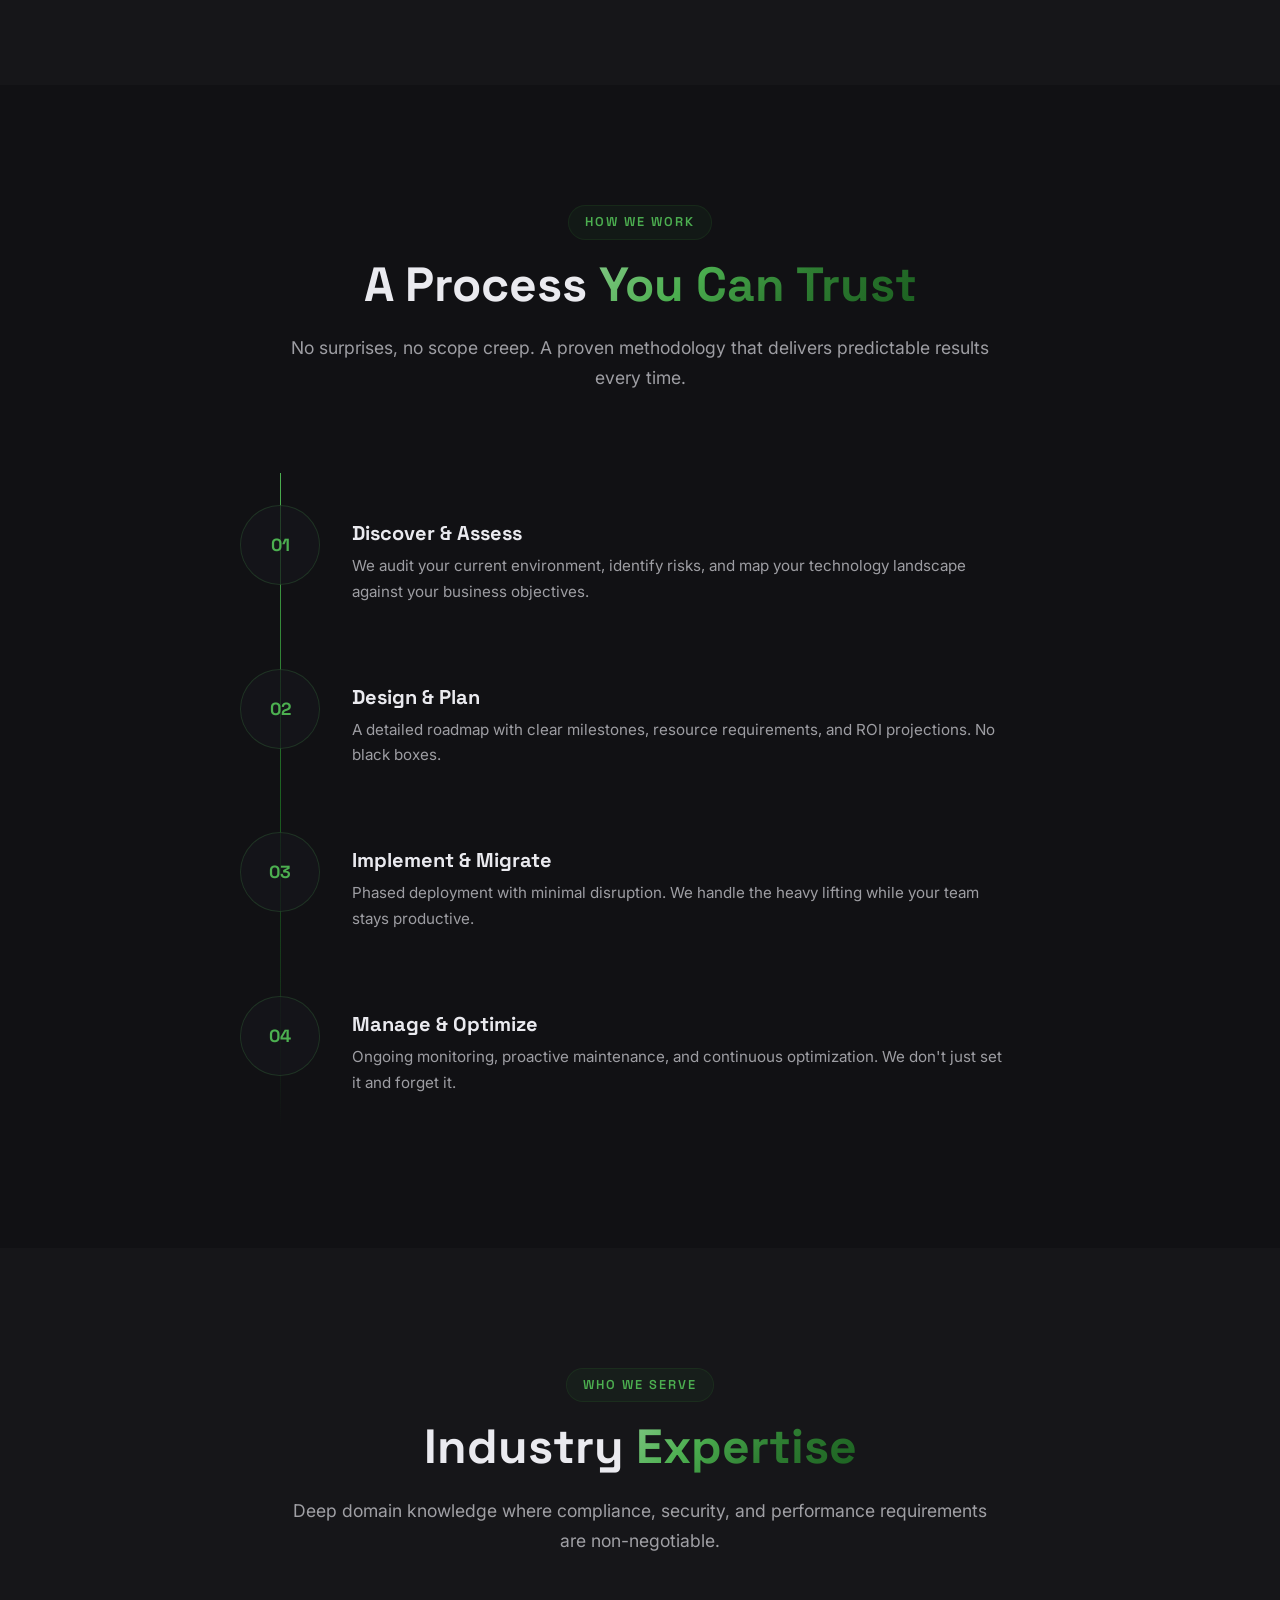
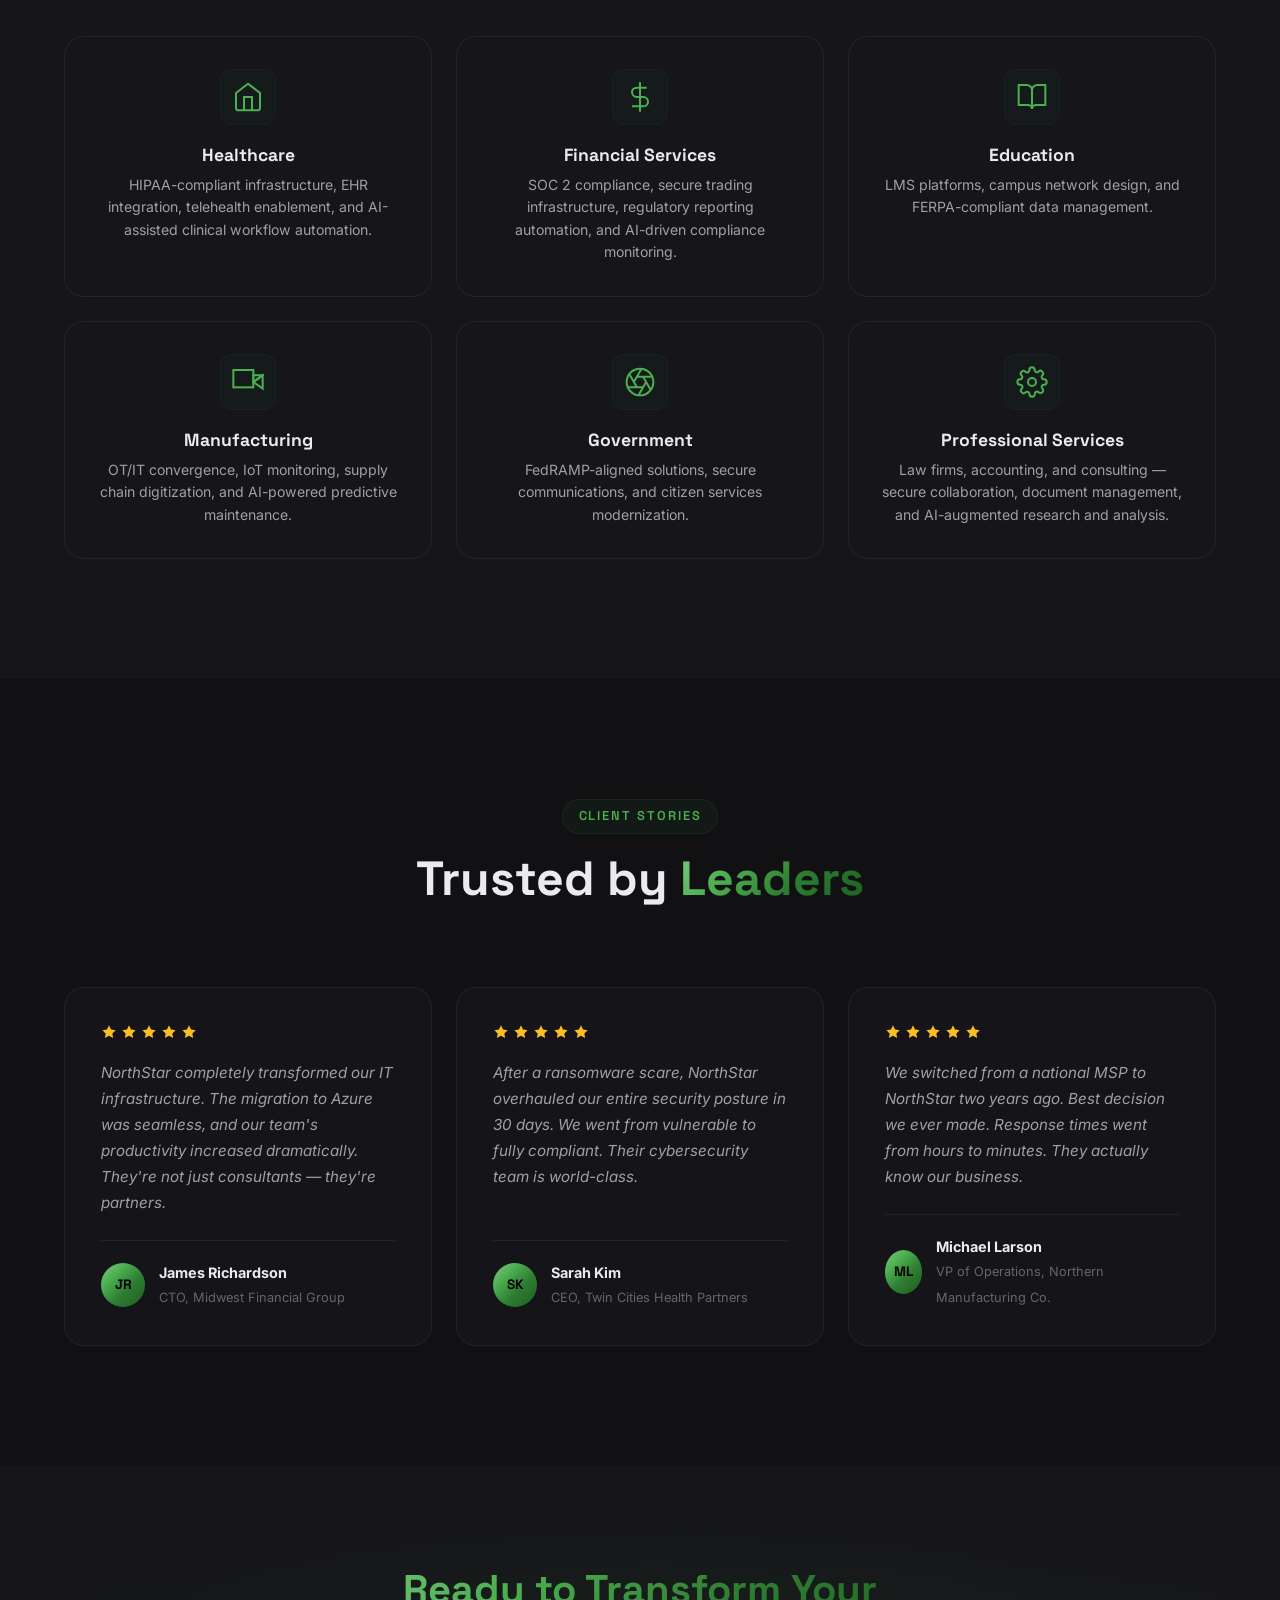
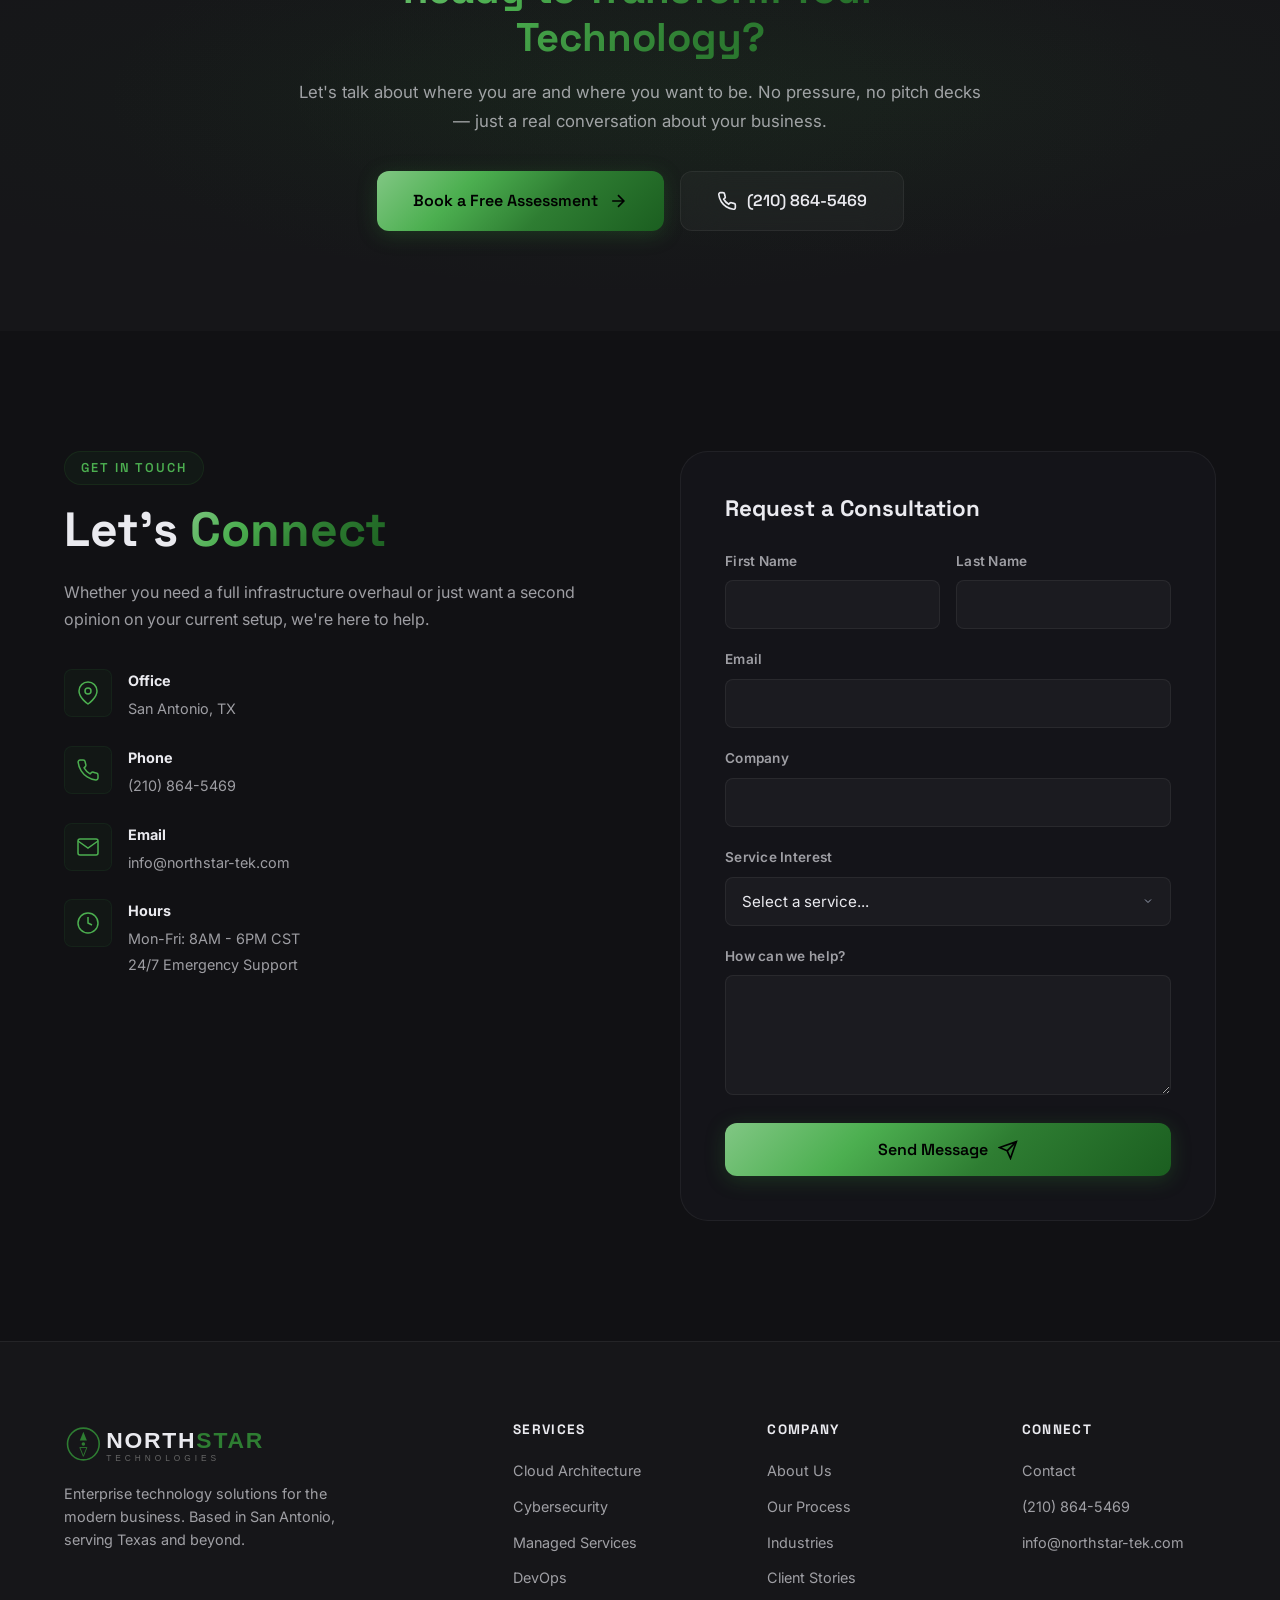
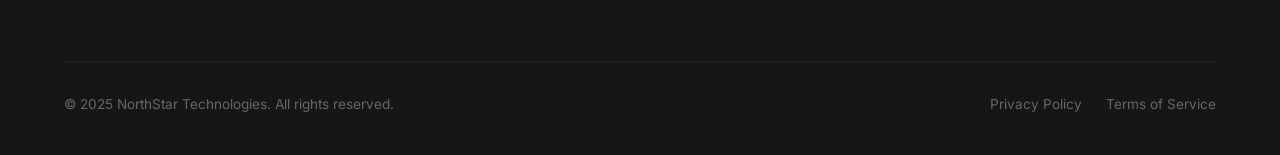
==== commit 691e8d97: "fix: remove partner name-drops — recruiters prefer anonymity - Removed partners strip entirely (WWT," ====
--- a/index.html
+++ b/index.html
@@ -121,22 +121,7 @@
         </div>
     </section>
 
-    <!-- ========== PARTNERS STRIP ========== -->
-    <section class="partners-strip">
-        <div class="container">
-            <p class="partners-label">Engineering Resource Partner To</p>
-            <div class="partners-grid">
-                <div class="partner-name reveal">WWT</div>
-                <div class="partner-name reveal">CDW</div>
-                <div class="partner-name reveal">TEKsystems</div>
-                <div class="partner-name reveal">Randstad</div>
-                <div class="partner-name reveal">GDH</div>
-                <div class="partner-name reveal">Trace3</div>
-            </div>
-        </div>
-    </section>
-
-    <!-- ========== SERVICES ========== -->
+<!-- ========== SERVICES ========== -->
     <section class="services" id="services">
         <div class="container">
             <div class="section-header reveal">
@@ -338,7 +323,7 @@
                     <span class="section-label">Who We Are</span>
                     <h2 class="section-title">Technology <span class="glow">That Works</span> for You</h2>
                     <p class="about-lead">NorthStar Technologies has been providing elite engineering talent and technology solutions since 2012.</p>
-                    <p>Our core business is technology staffing — we're the engineering bench behind firms like WWT, CDW, TEKsystems, Randstad, GDH, and Trace3. We don't compete with our partners or pursue their accounts. We extend their capacity with skilled engineers ready to deploy on their projects.</p>
+                    <p>Our core business is technology staffing — we're the engineering bench behind the nation's leading recruitment firms. We don't compete with our partners or pursue their accounts. We extend their capacity with skilled engineers ready to deploy on their projects.</p>
                     <p>Beyond staffing, we bring deep expertise in AI consulting, cloud platforms, and cybersecurity. Based in San Antonio, supporting partners across the country.</p>
                     <div class="about-values">
                         <div class="value-item">
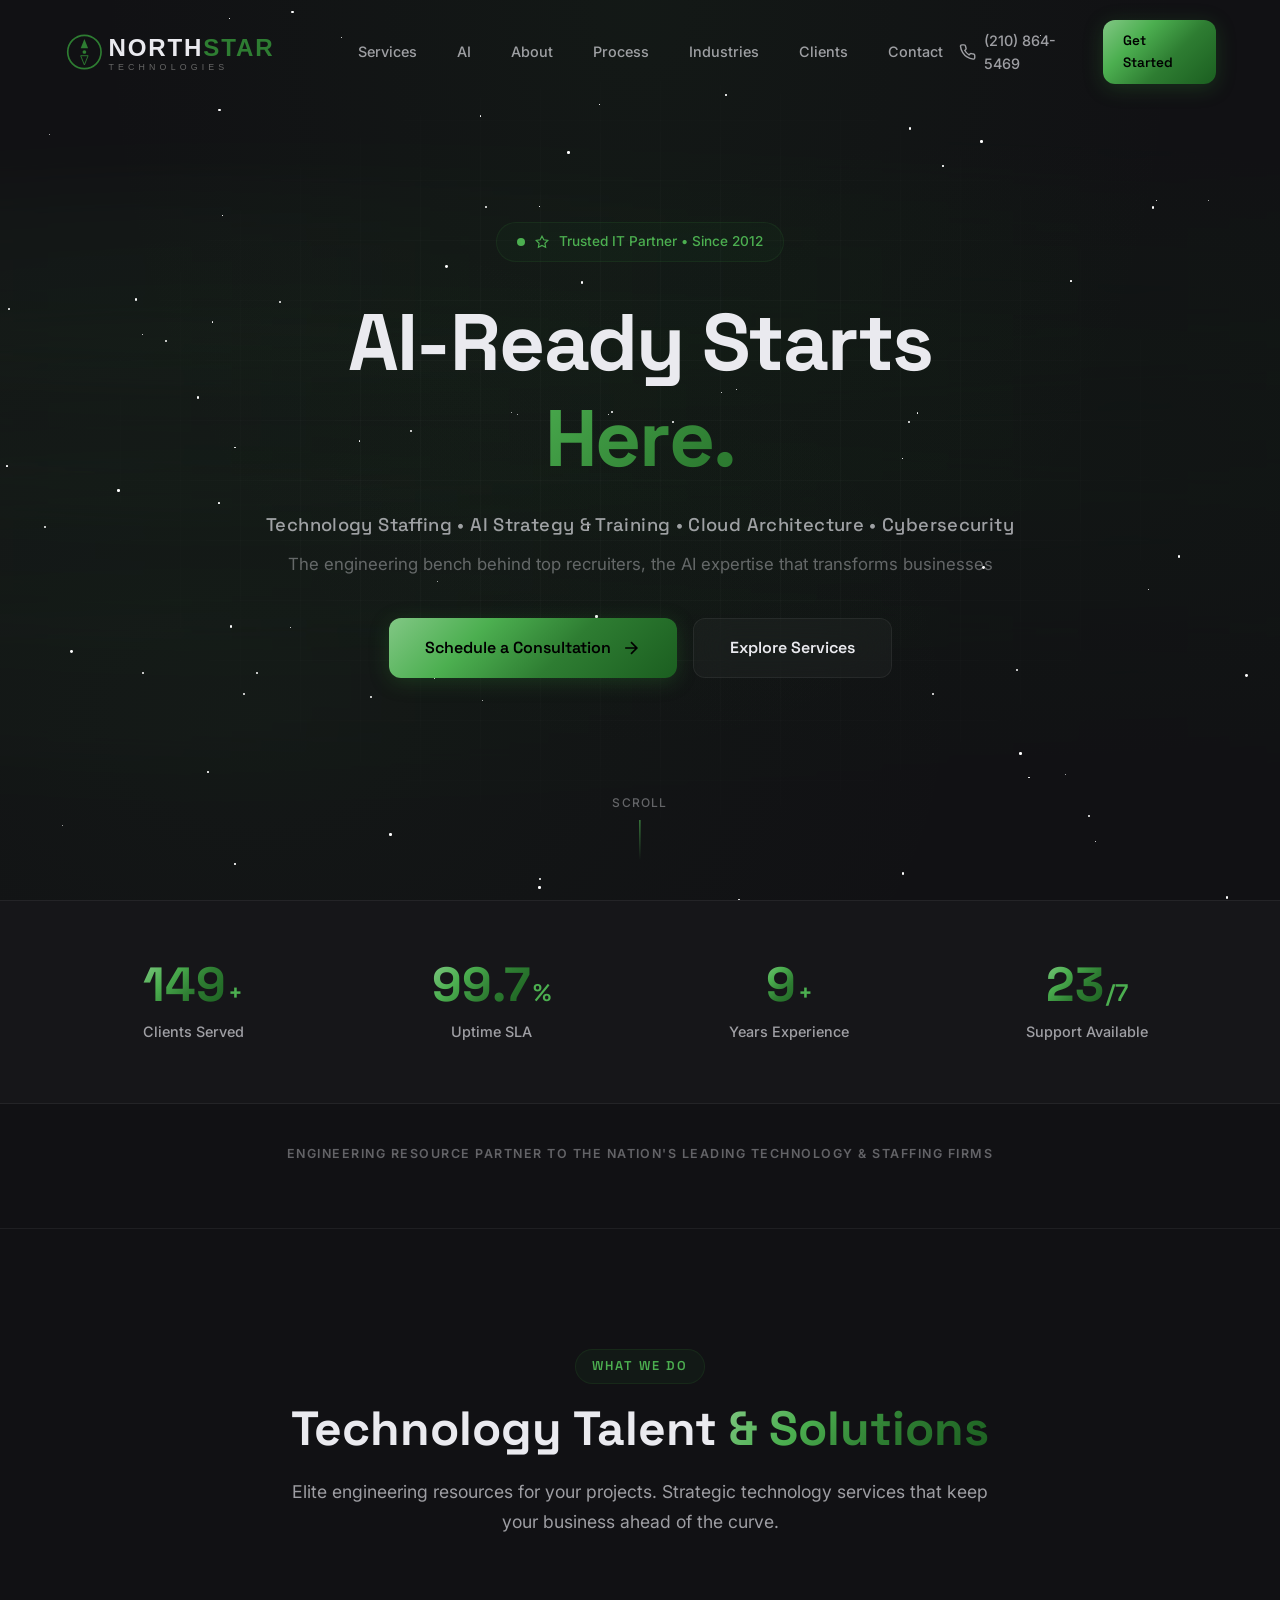
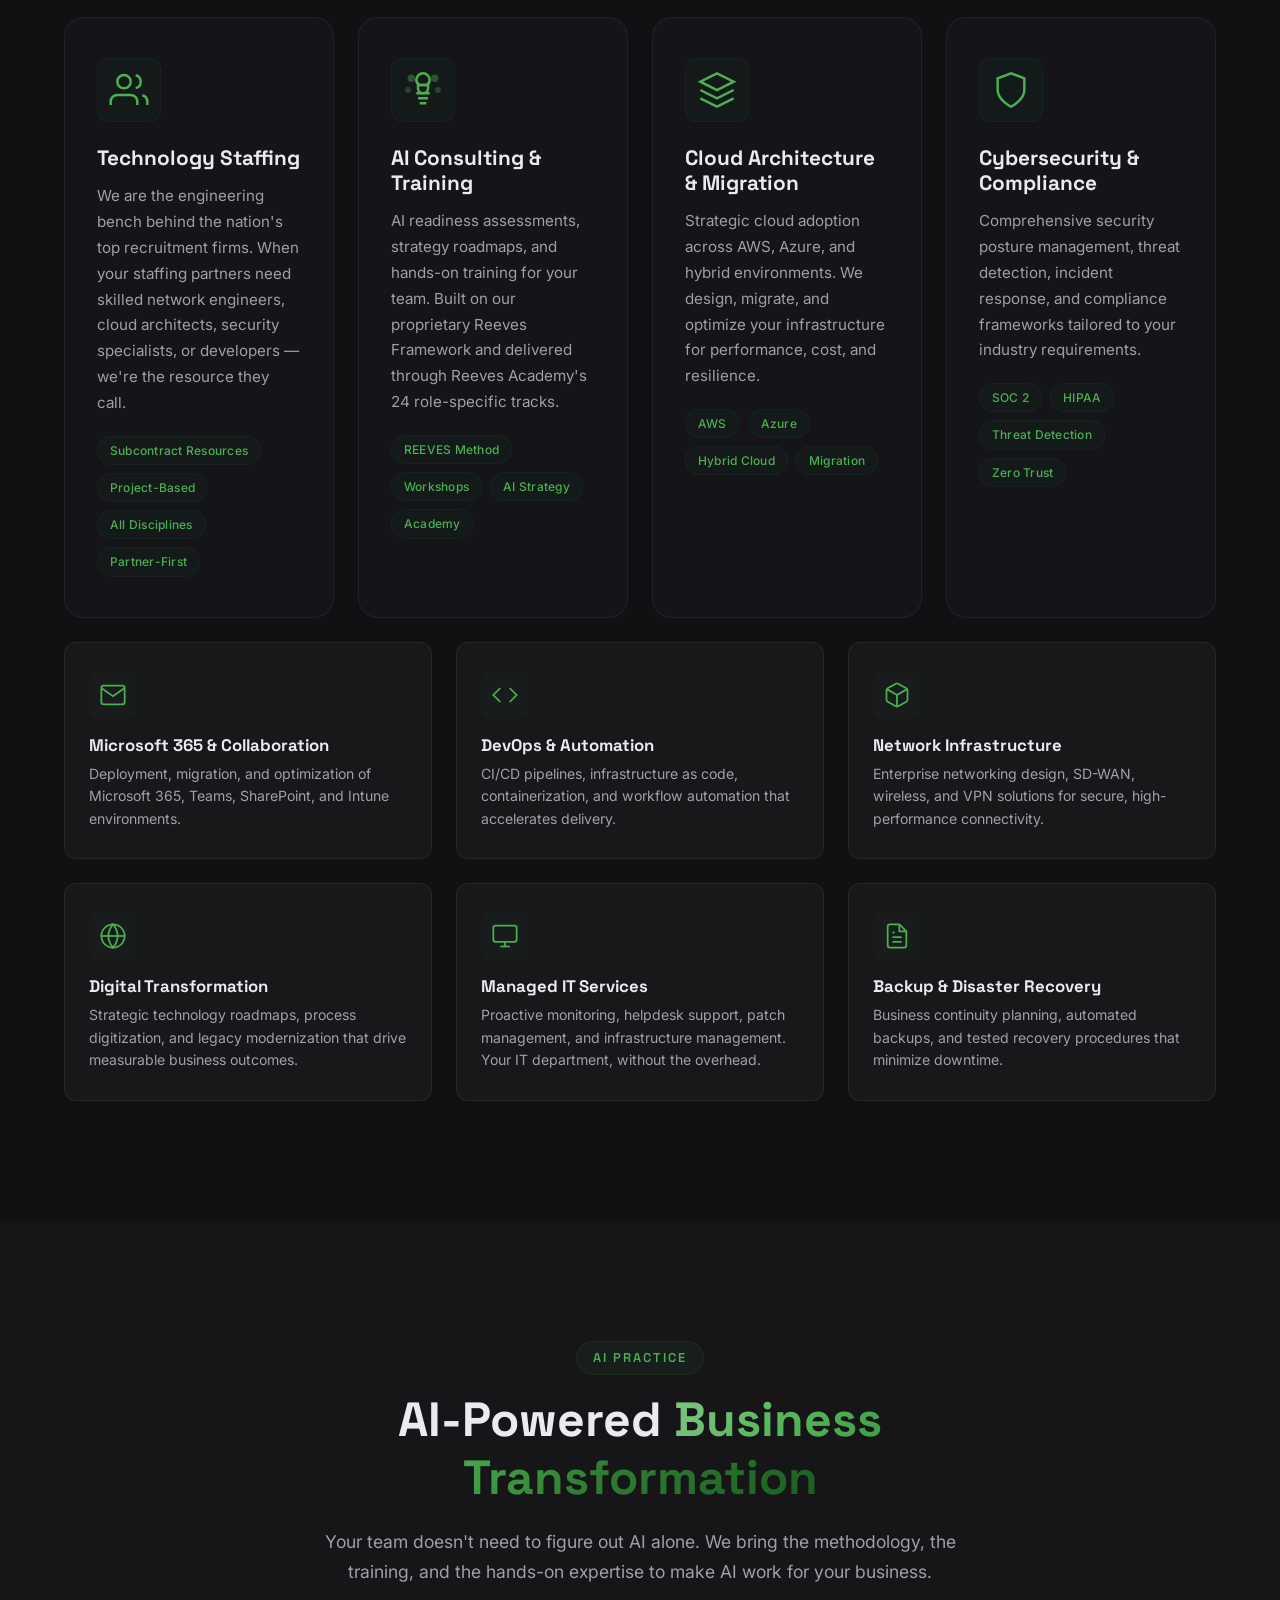
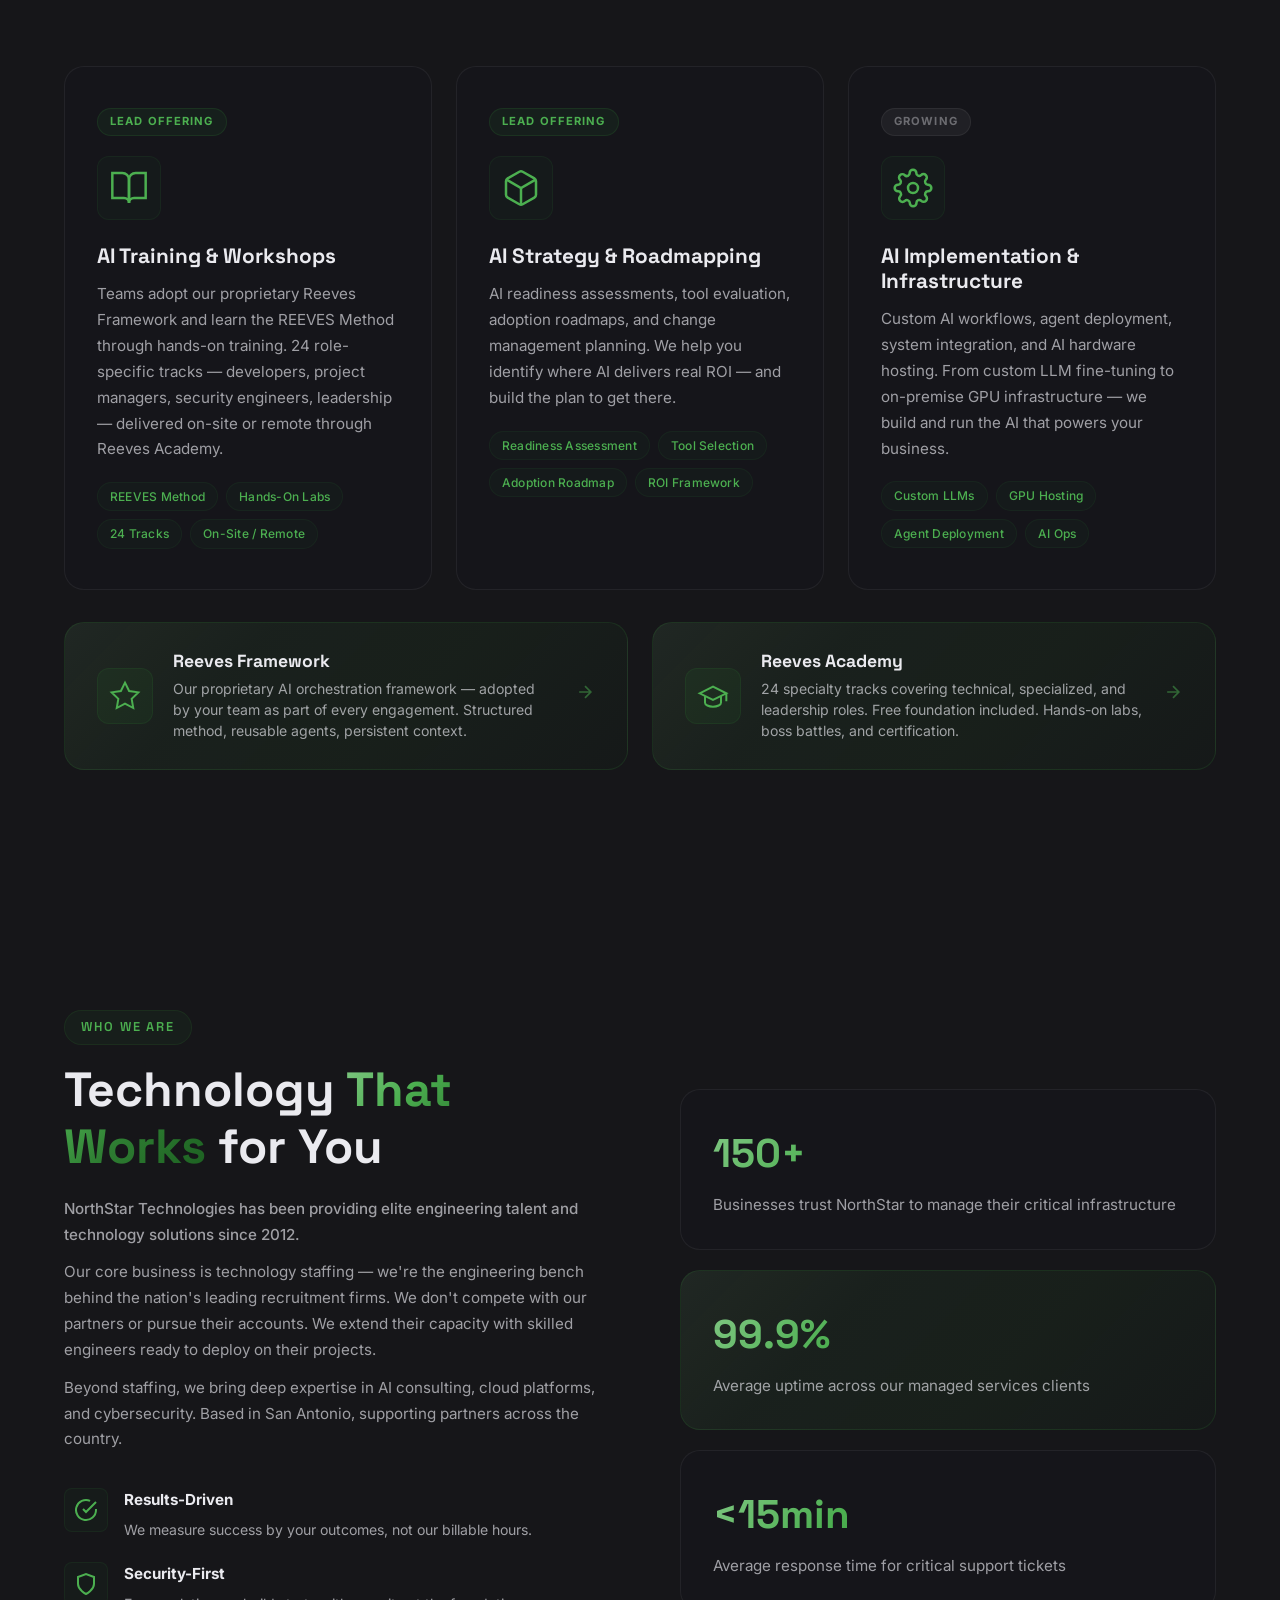
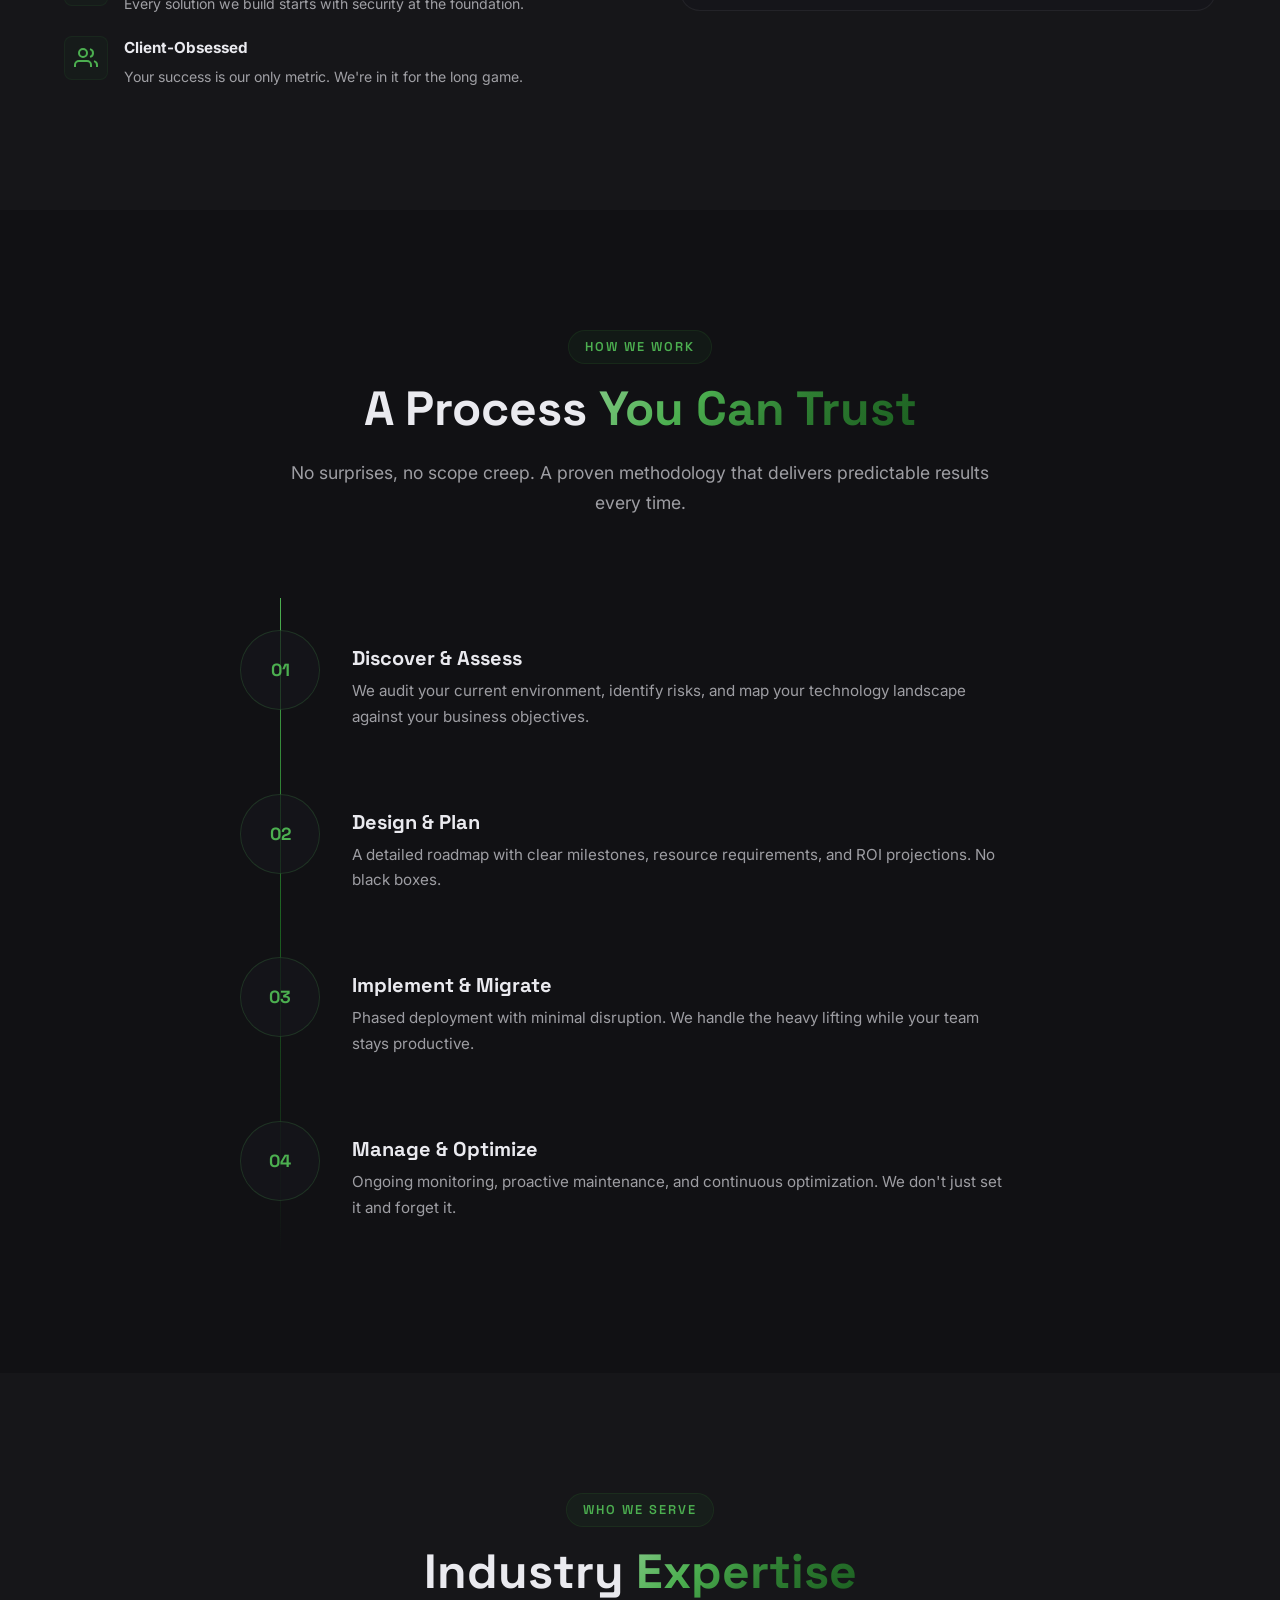
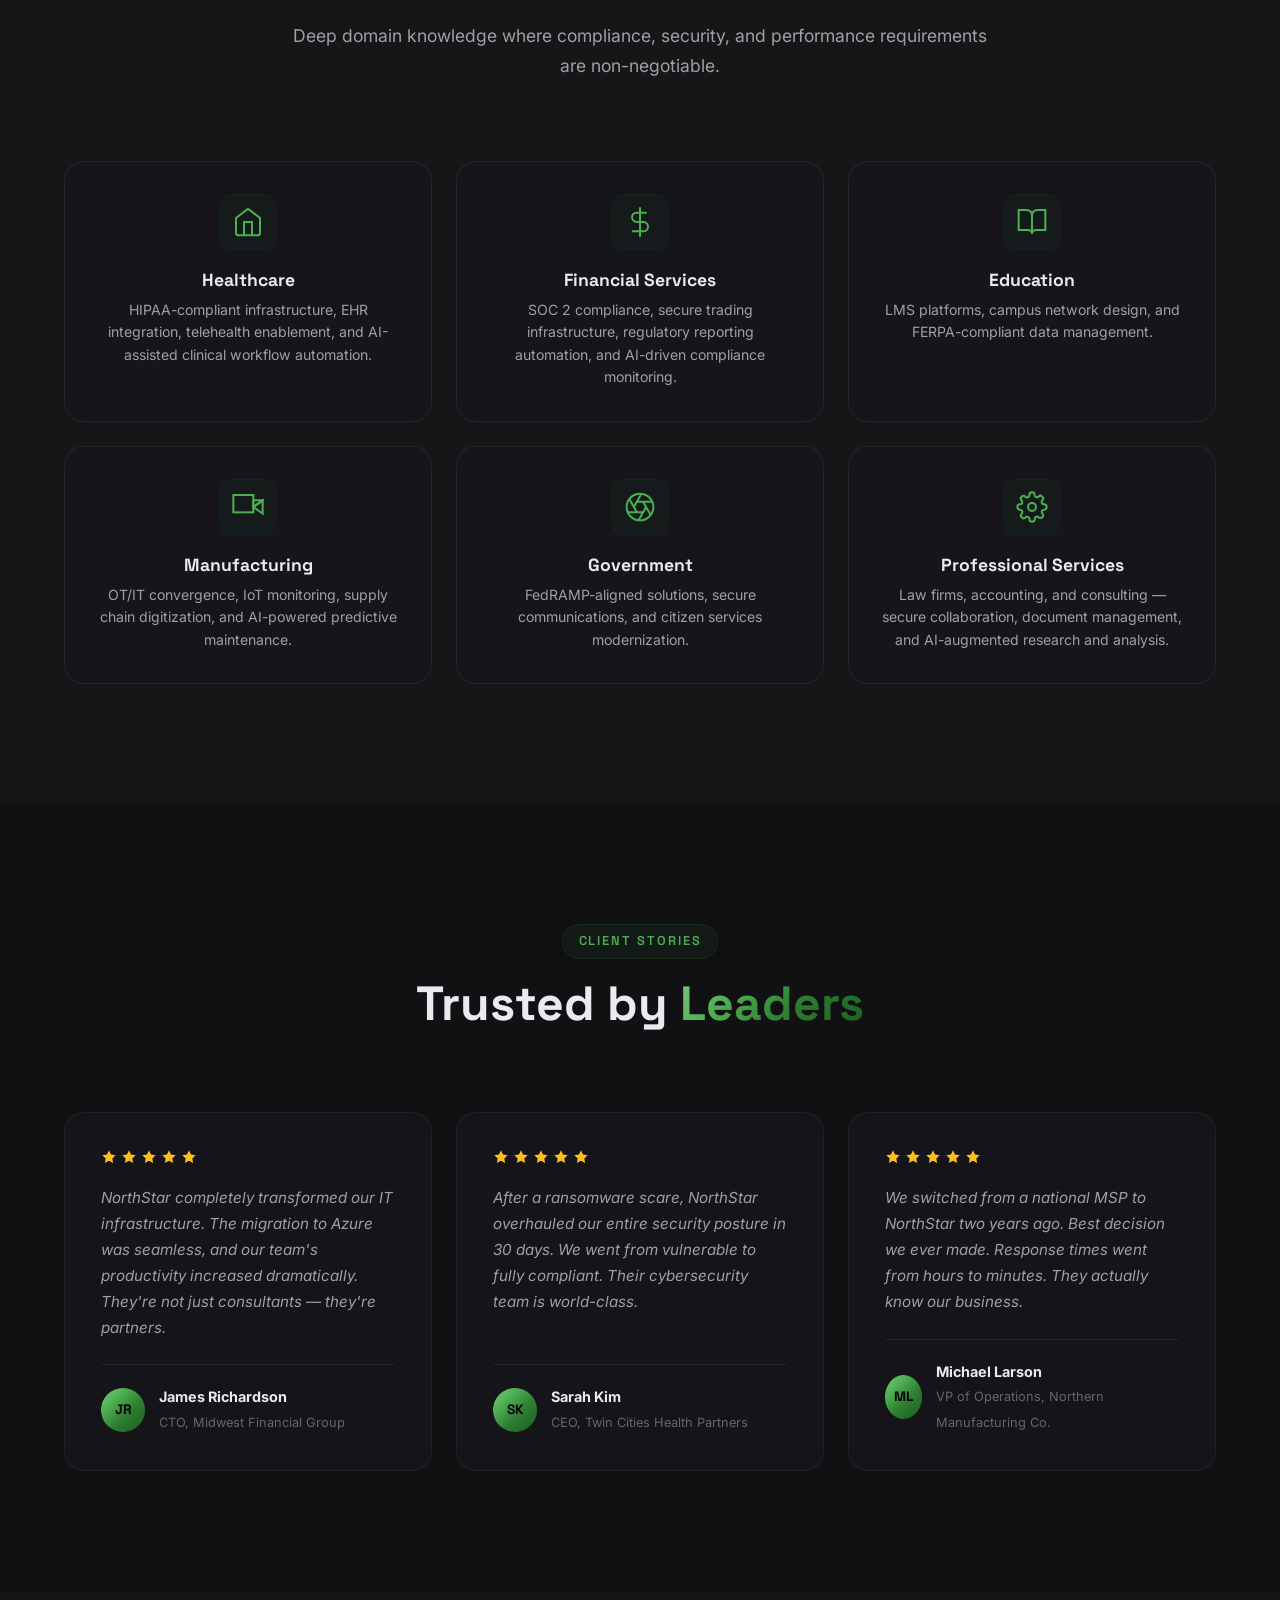
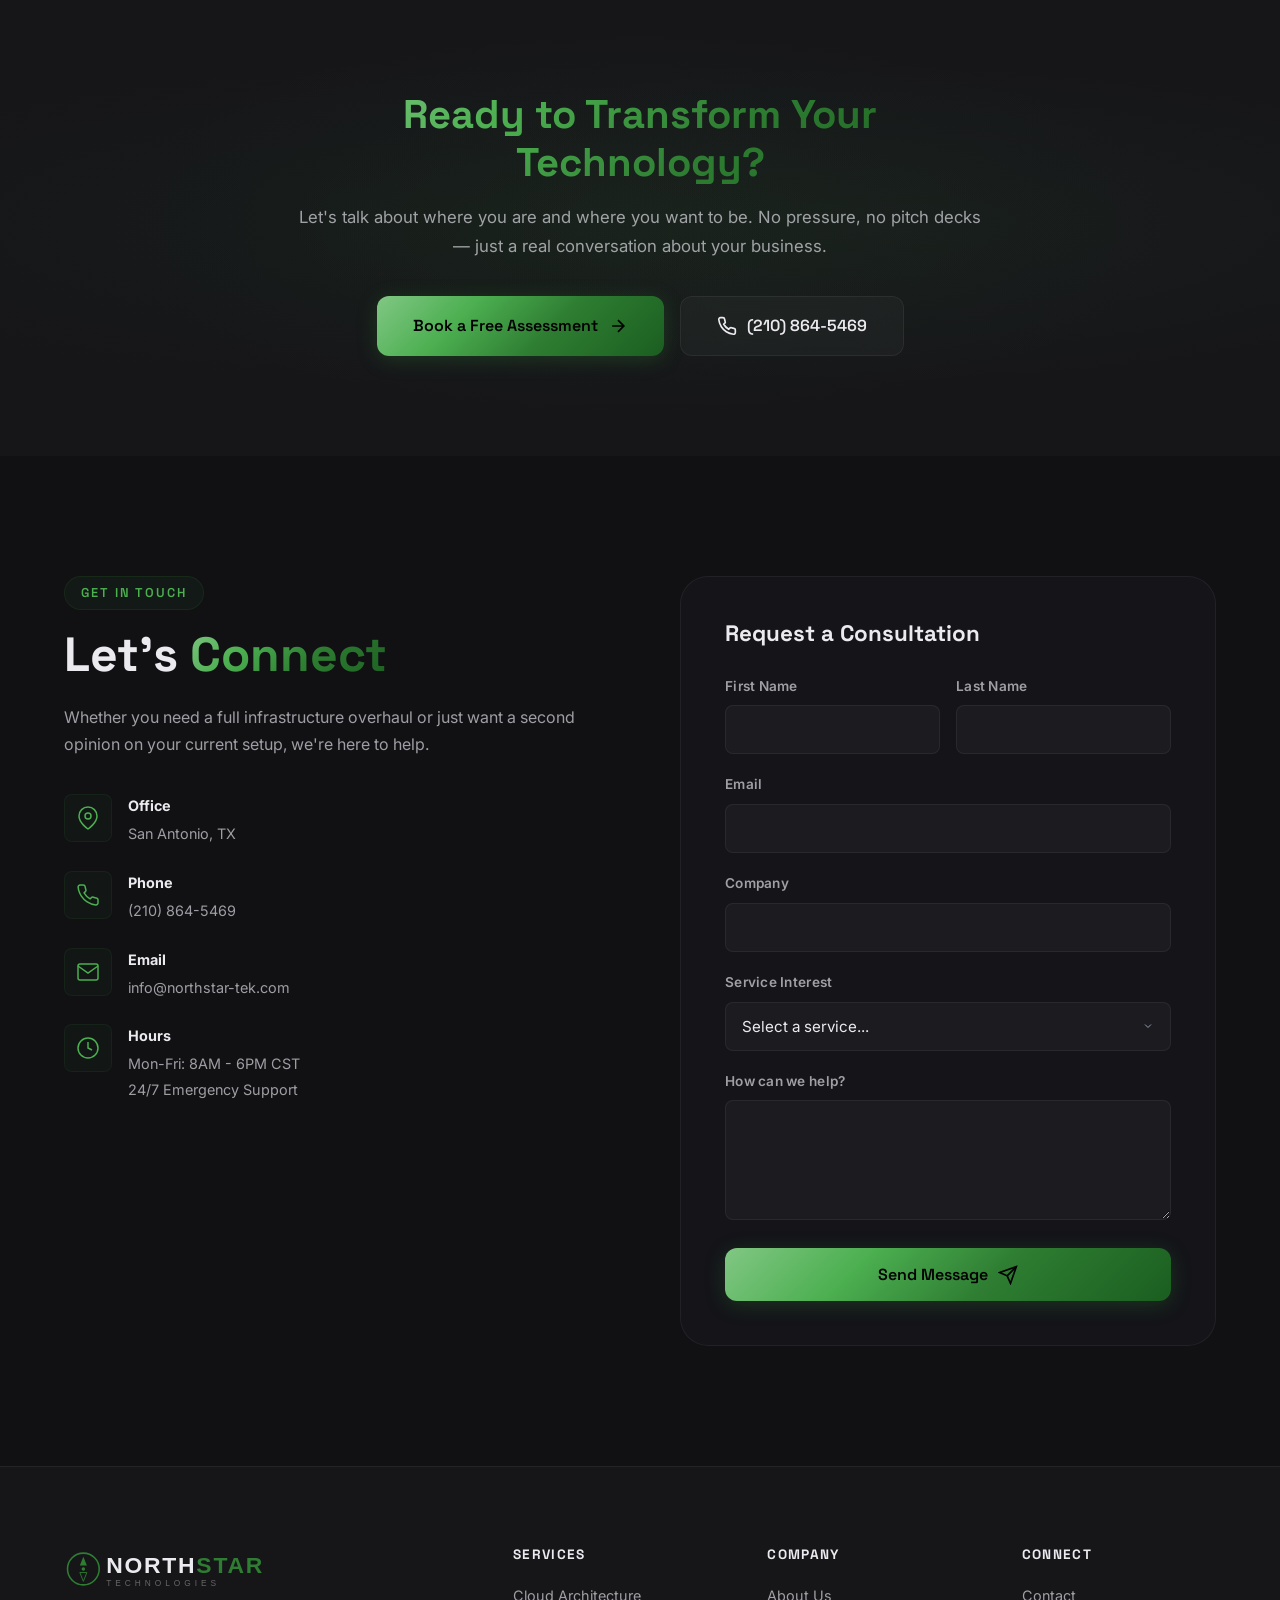
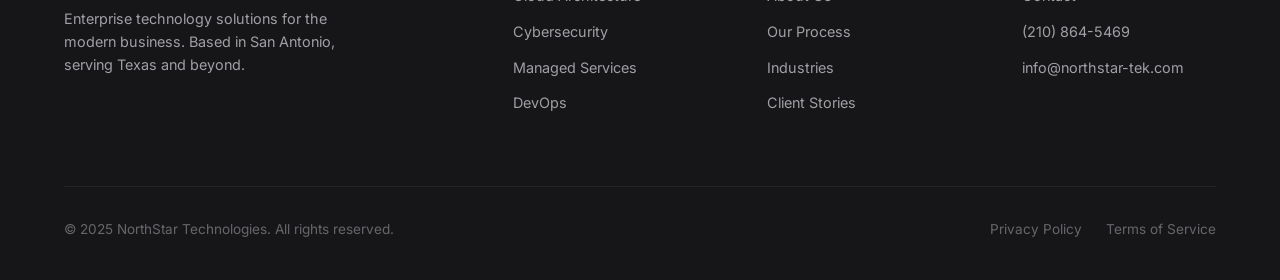
==== commit d0f4f406: "feat: add vague partners strip — no firm names, just positioning Co-Authored-By: Claude Opus 4.6 (1M" ====
--- a/index.html
+++ b/index.html
@@ -121,7 +121,14 @@
         </div>
     </section>
 
-<!-- ========== SERVICES ========== -->
+<!-- ========== PARTNERS STRIP ========== -->
+    <section class="partners-strip">
+        <div class="container">
+            <p class="partners-label">Engineering Resource Partner to the Nation's Leading Technology &amp; Staffing Firms</p>
+        </div>
+    </section>
+
+    <!-- ========== SERVICES ========== -->
     <section class="services" id="services">
         <div class="container">
             <div class="section-header reveal">
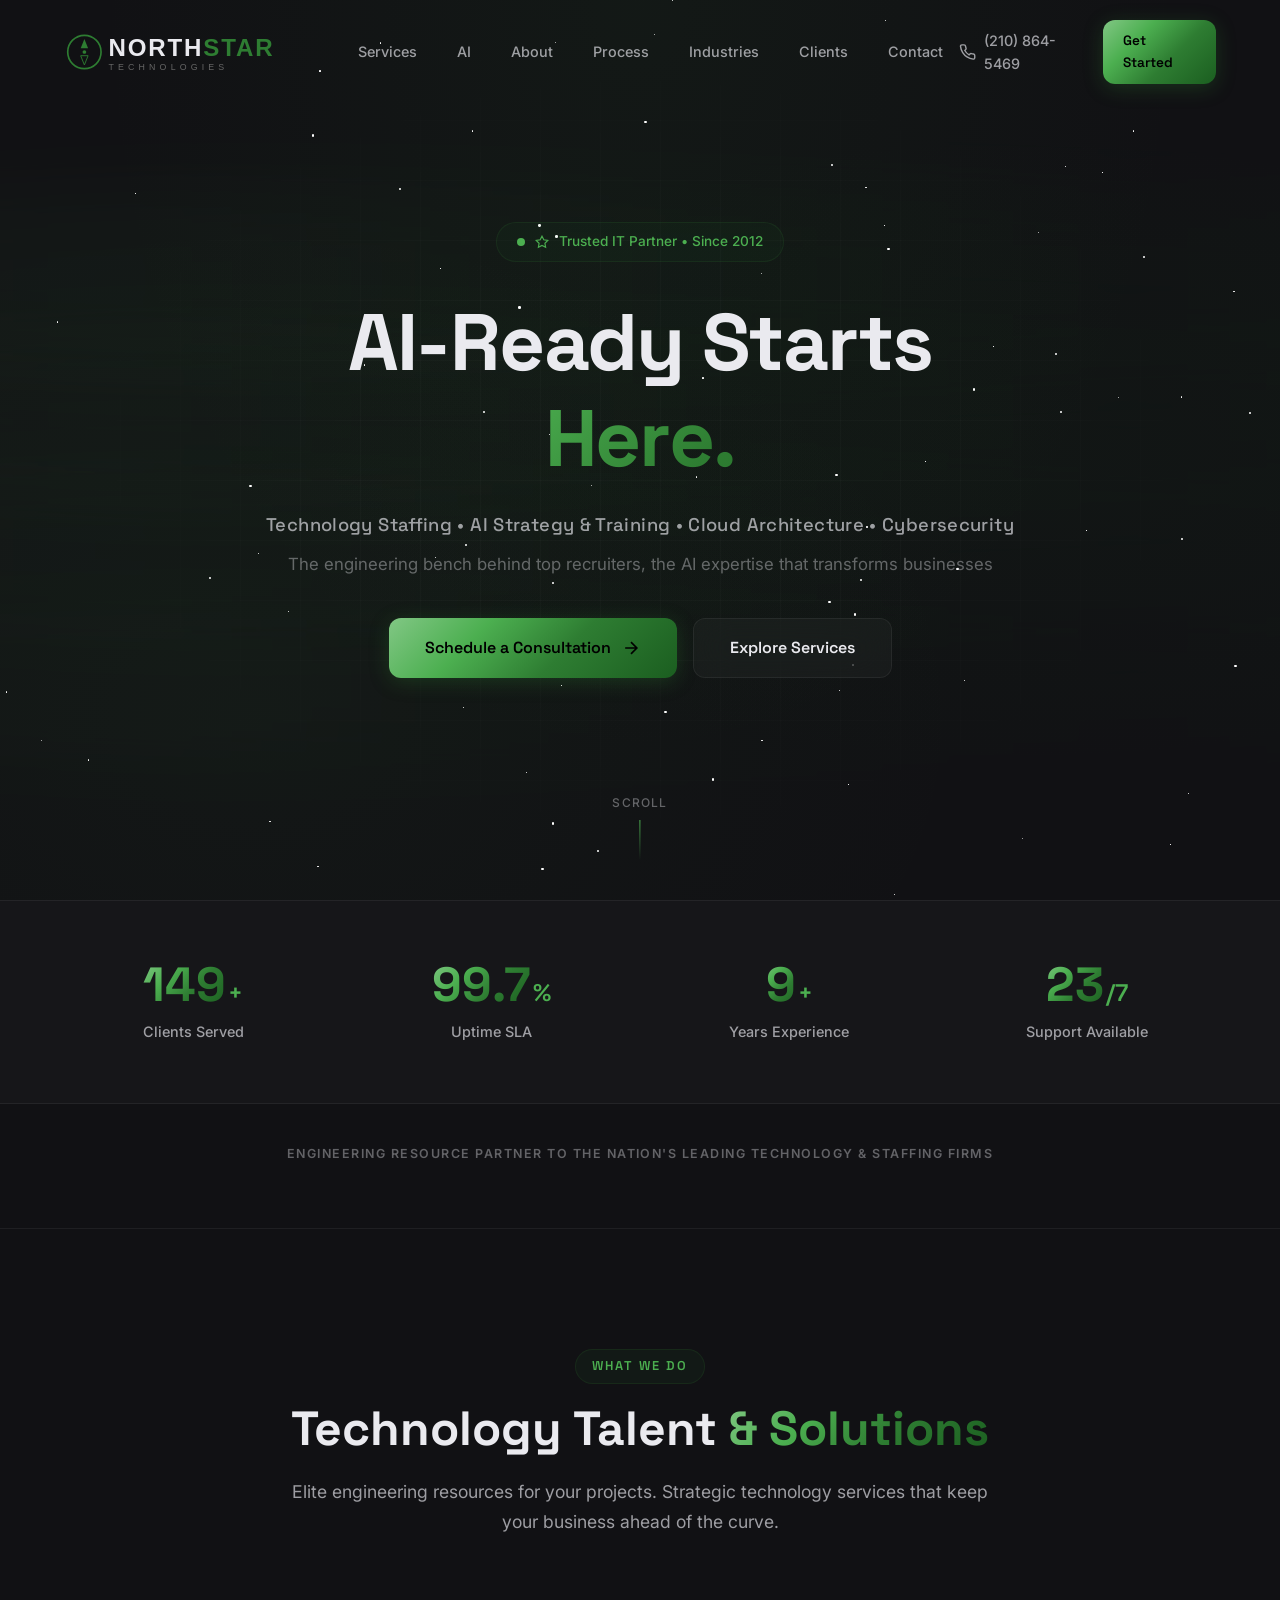
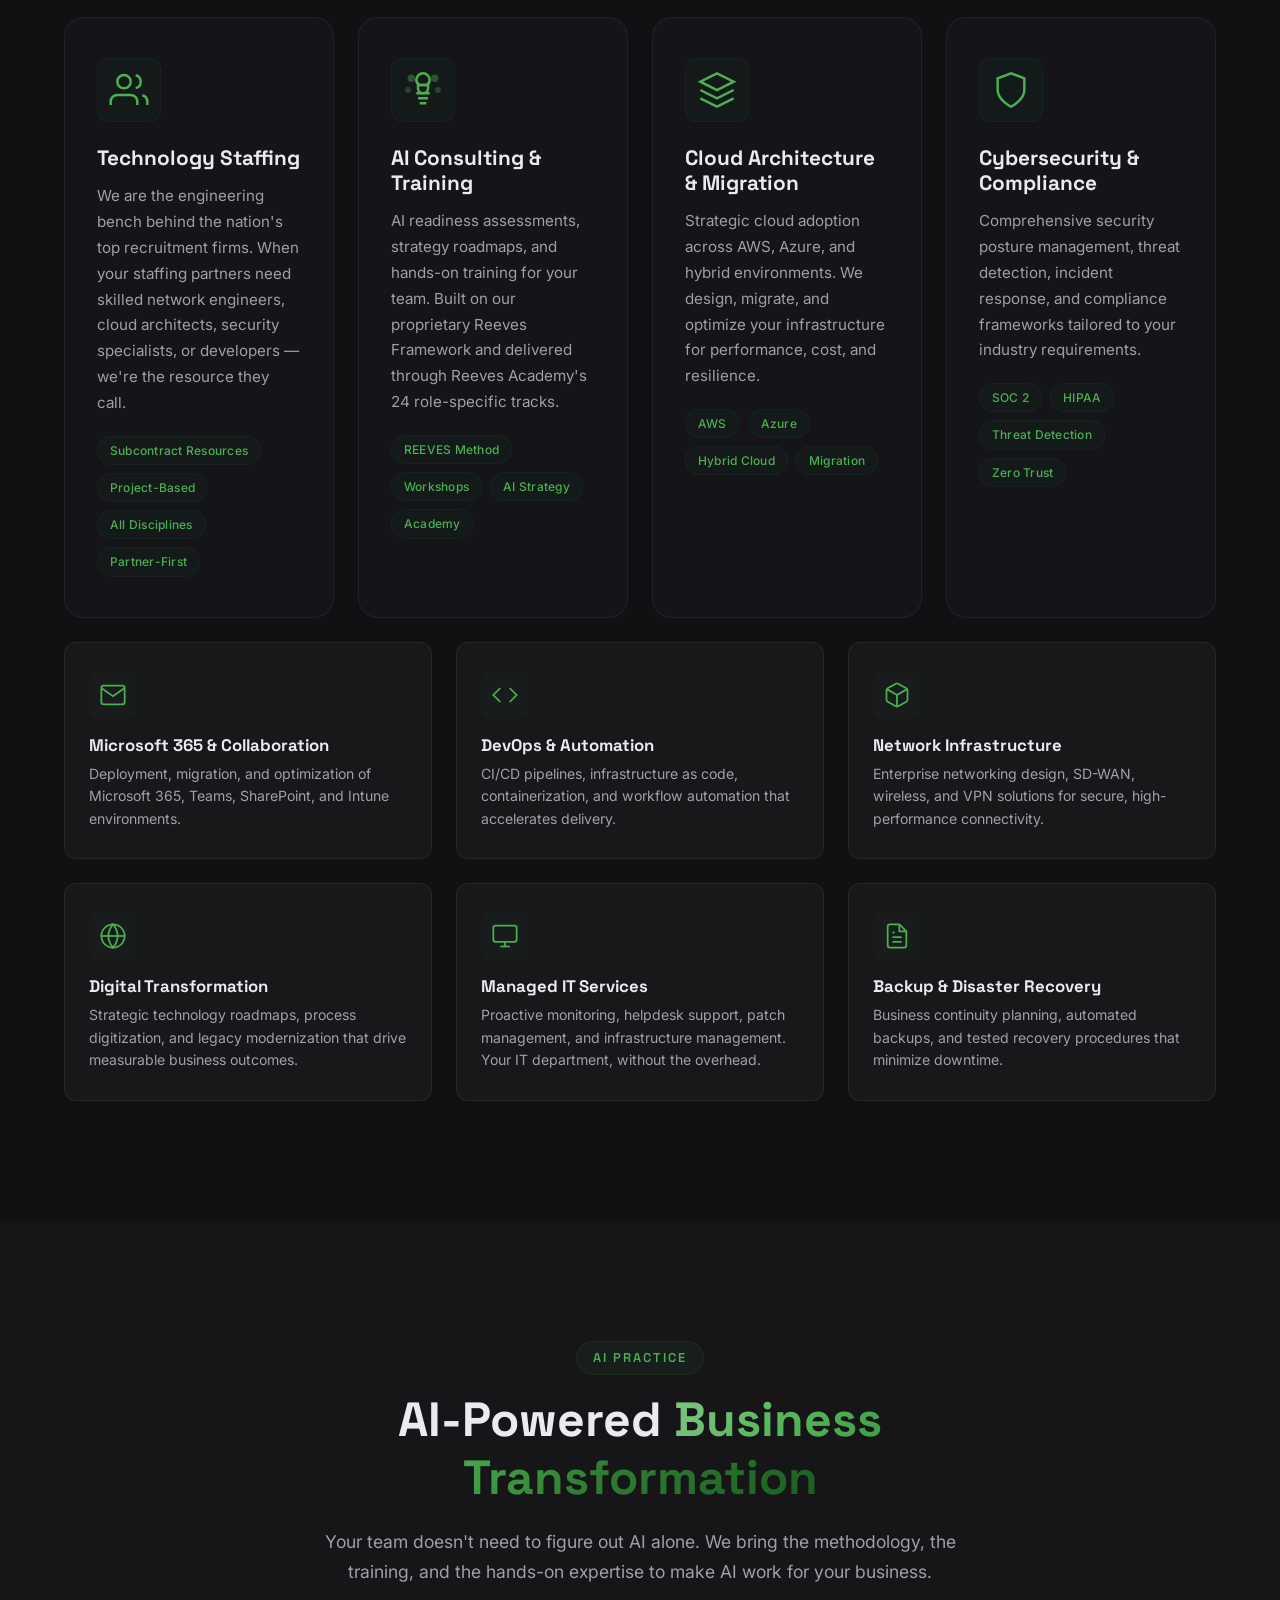
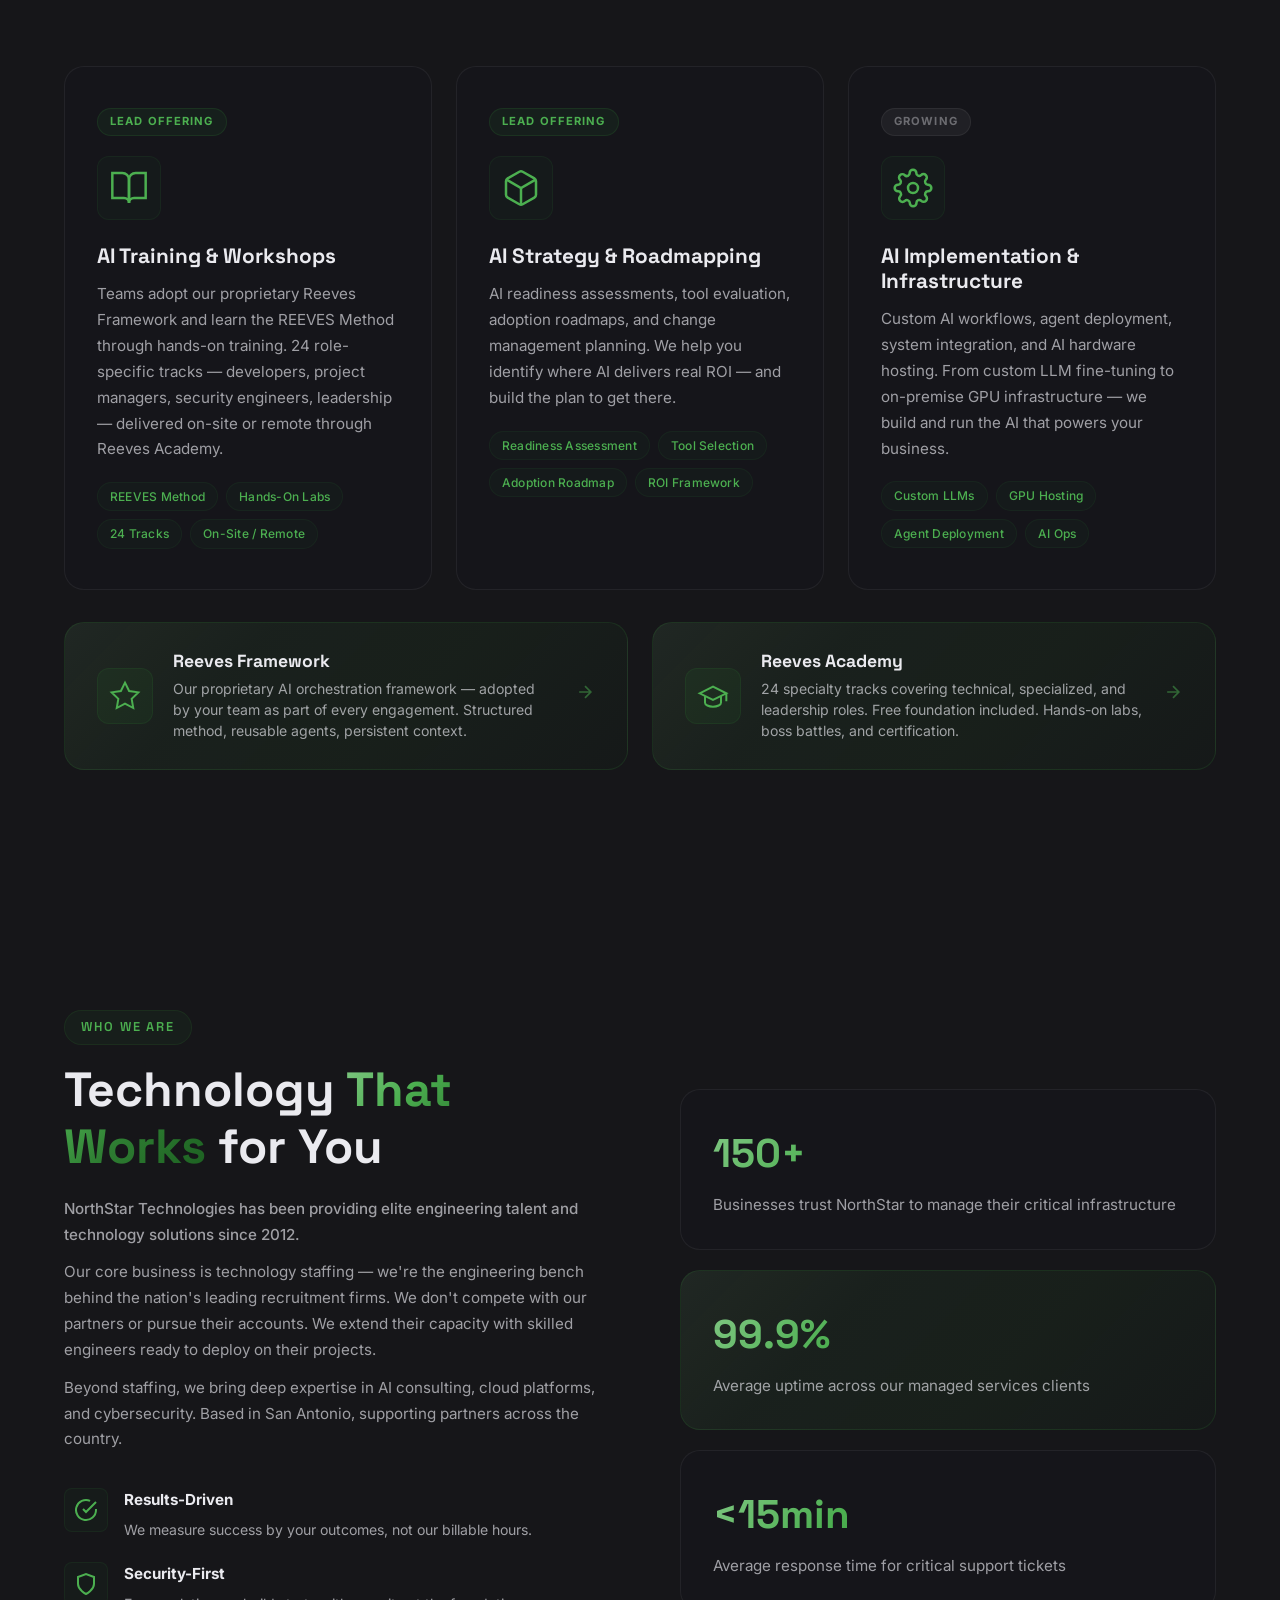
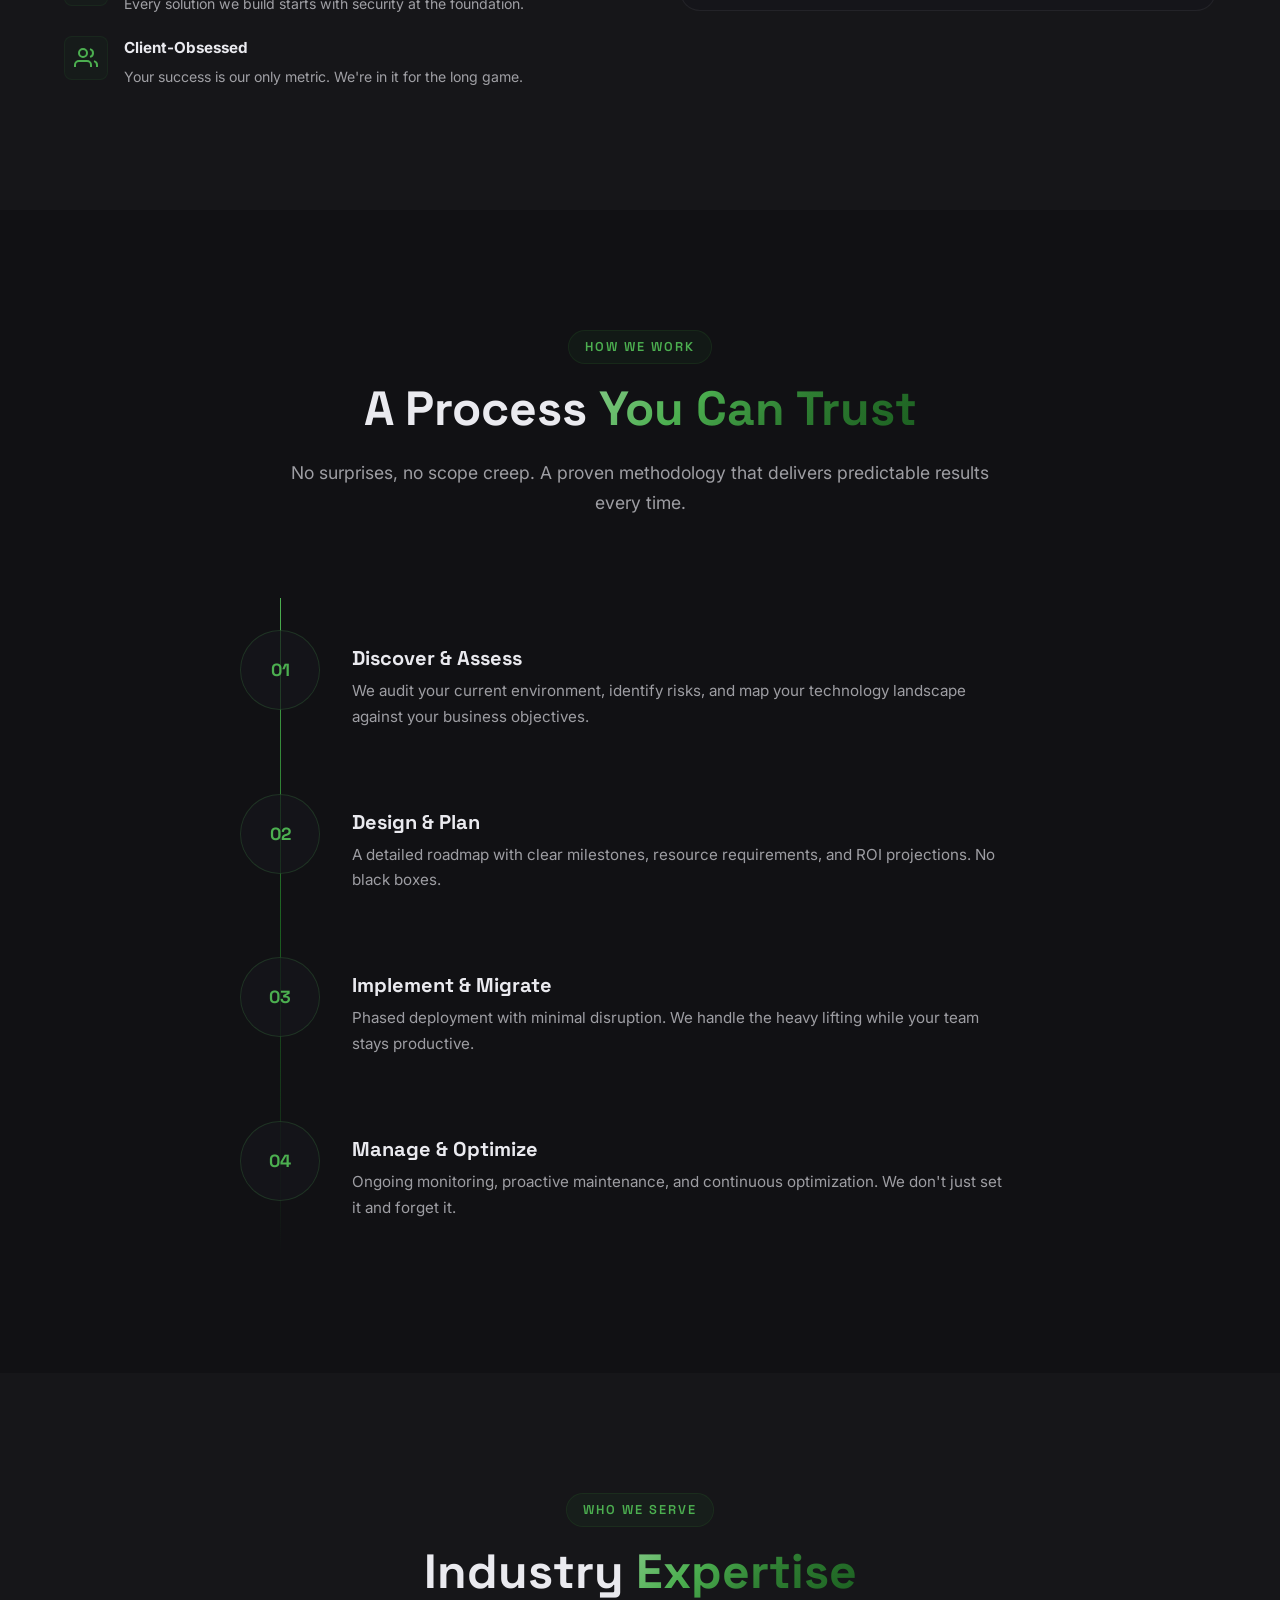
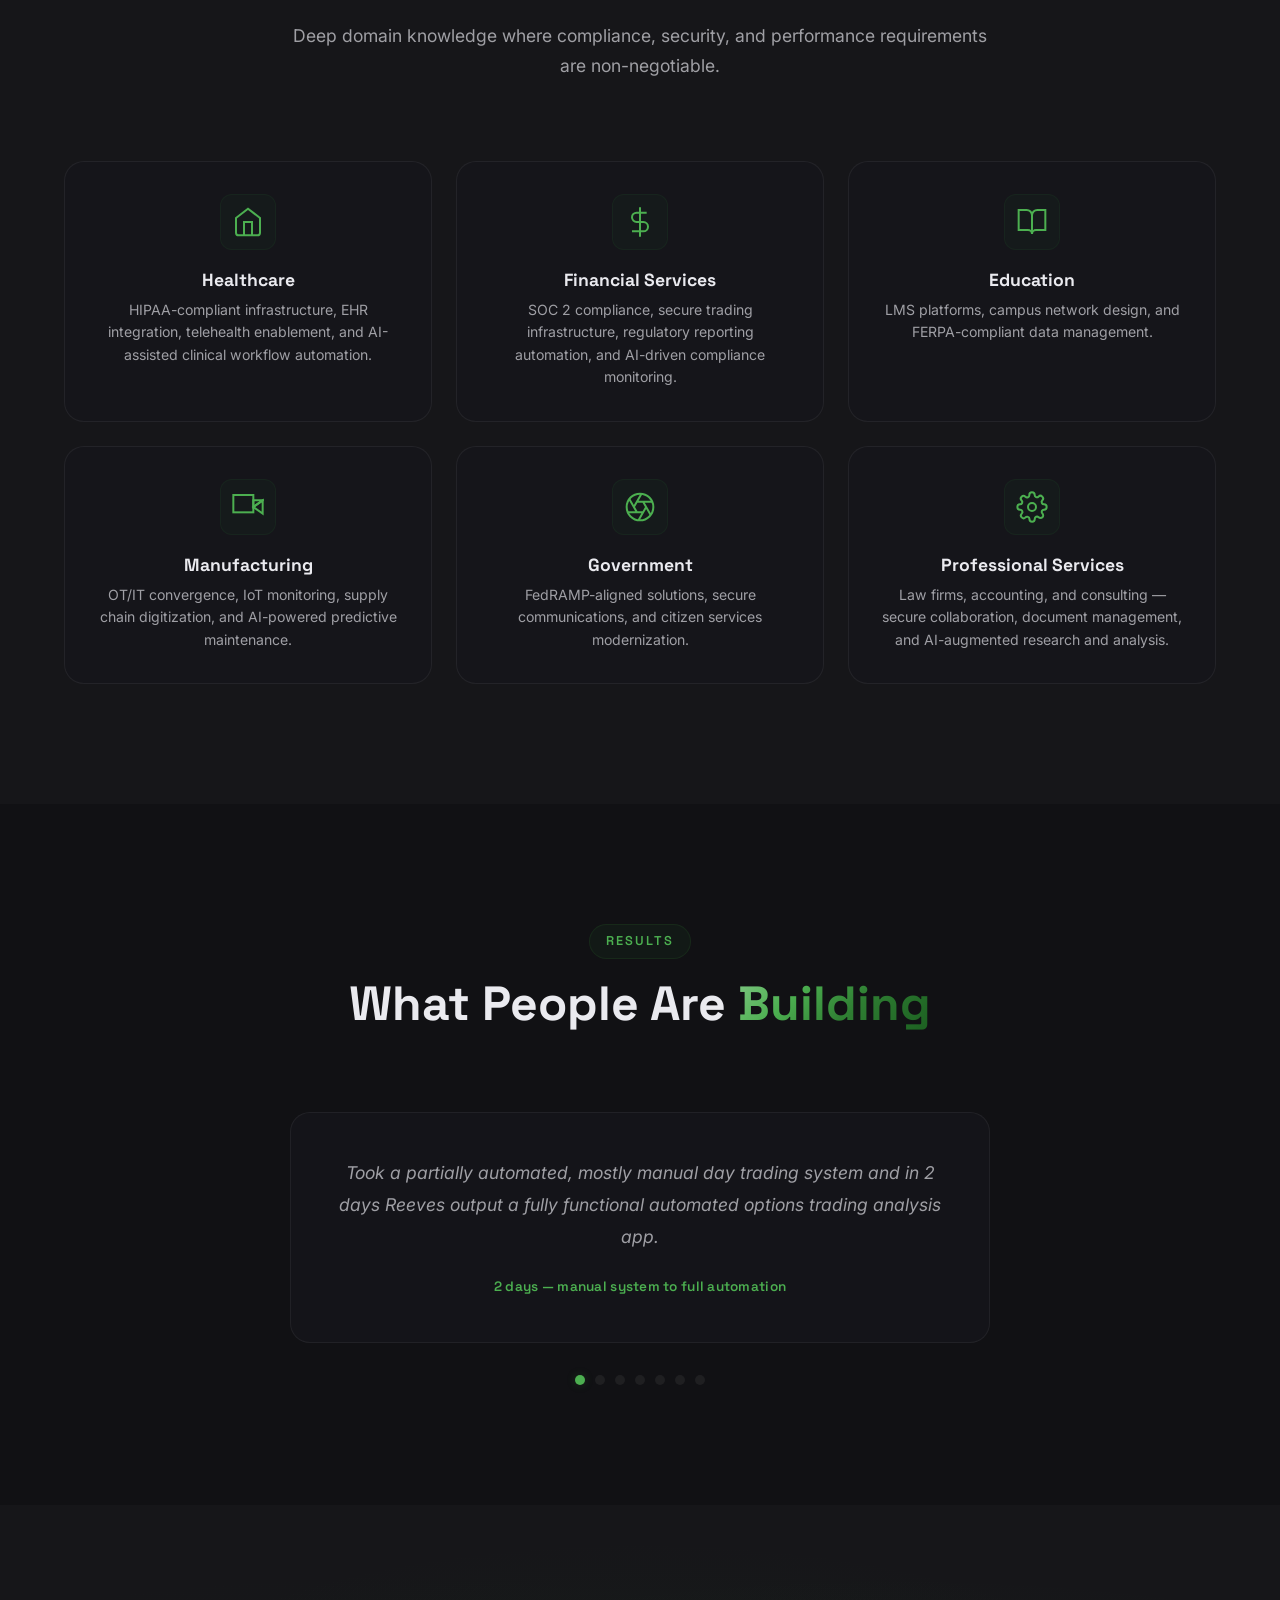
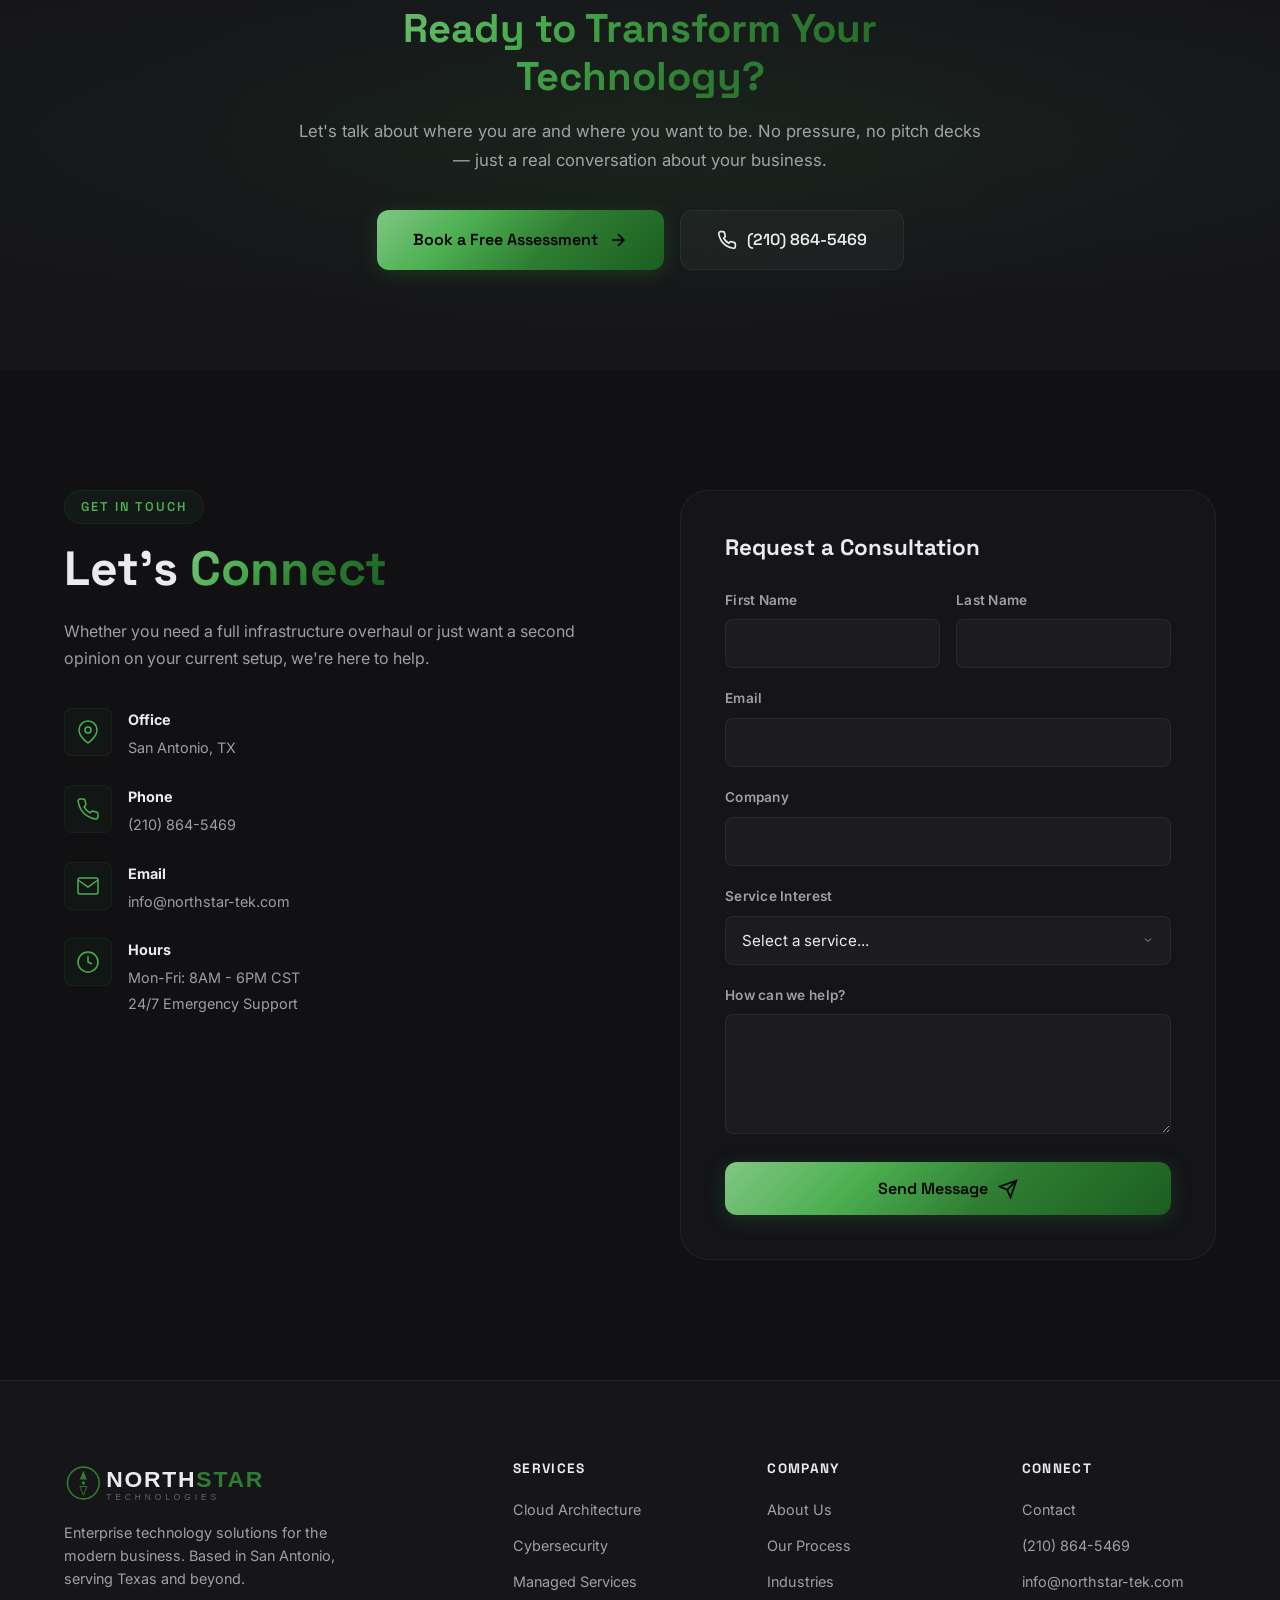
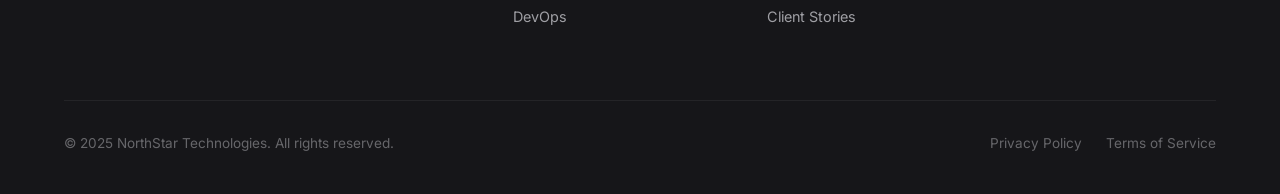
==== commit 2ef95534: "feat: testimonial carousel — 7 slides auto-rotating every 5s - Merged 4 Reeves Academy testimonials " ====
--- a/index.html
+++ b/index.html
@@ -488,62 +488,81 @@
     <section class="testimonials" id="testimonials">
         <div class="container">
             <div class="section-header reveal">
-                <span class="section-label">Client Stories</span>
-                <h2 class="section-title">Trusted by <span class="glow">Leaders</span></h2>
-            </div>
-
-            <div class="testimonial-grid">
-                <div class="testimonial-card reveal">
-                    <div class="testimonial-stars">
-                        <svg width="16" height="16" viewBox="0 0 24 24" fill="currentColor"><polygon points="12 2 15.09 8.26 22 9.27 17 14.14 18.18 21.02 12 17.77 5.82 21.02 7 14.14 2 9.27 8.91 8.26 12 2"/></svg>
-                        <svg width="16" height="16" viewBox="0 0 24 24" fill="currentColor"><polygon points="12 2 15.09 8.26 22 9.27 17 14.14 18.18 21.02 12 17.77 5.82 21.02 7 14.14 2 9.27 8.91 8.26 12 2"/></svg>
-                        <svg width="16" height="16" viewBox="0 0 24 24" fill="currentColor"><polygon points="12 2 15.09 8.26 22 9.27 17 14.14 18.18 21.02 12 17.77 5.82 21.02 7 14.14 2 9.27 8.91 8.26 12 2"/></svg>
-                        <svg width="16" height="16" viewBox="0 0 24 24" fill="currentColor"><polygon points="12 2 15.09 8.26 22 9.27 17 14.14 18.18 21.02 12 17.77 5.82 21.02 7 14.14 2 9.27 8.91 8.26 12 2"/></svg>
-                        <svg width="16" height="16" viewBox="0 0 24 24" fill="currentColor"><polygon points="12 2 15.09 8.26 22 9.27 17 14.14 18.18 21.02 12 17.77 5.82 21.02 7 14.14 2 9.27 8.91 8.26 12 2"/></svg>
-                    </div>
-                    <blockquote>NorthStar completely transformed our IT infrastructure. The migration to Azure was seamless, and our team's productivity increased dramatically. They're not just consultants — they're partners.</blockquote>
-                    <div class="testimonial-author">
-                        <div class="author-avatar">JR</div>
-                        <div>
-                            <strong>James Richardson</strong>
-                            <span>CTO, Midwest Financial Group</span>
-                        </div>
-                    </div>
-                </div>
-                <div class="testimonial-card reveal">
-                    <div class="testimonial-stars">
-                        <svg width="16" height="16" viewBox="0 0 24 24" fill="currentColor"><polygon points="12 2 15.09 8.26 22 9.27 17 14.14 18.18 21.02 12 17.77 5.82 21.02 7 14.14 2 9.27 8.91 8.26 12 2"/></svg>
-                        <svg width="16" height="16" viewBox="0 0 24 24" fill="currentColor"><polygon points="12 2 15.09 8.26 22 9.27 17 14.14 18.18 21.02 12 17.77 5.82 21.02 7 14.14 2 9.27 8.91 8.26 12 2"/></svg>
-                        <svg width="16" height="16" viewBox="0 0 24 24" fill="currentColor"><polygon points="12 2 15.09 8.26 22 9.27 17 14.14 18.18 21.02 12 17.77 5.82 21.02 7 14.14 2 9.27 8.91 8.26 12 2"/></svg>
-                        <svg width="16" height="16" viewBox="0 0 24 24" fill="currentColor"><polygon points="12 2 15.09 8.26 22 9.27 17 14.14 18.18 21.02 12 17.77 5.82 21.02 7 14.14 2 9.27 8.91 8.26 12 2"/></svg>
-                        <svg width="16" height="16" viewBox="0 0 24 24" fill="currentColor"><polygon points="12 2 15.09 8.26 22 9.27 17 14.14 18.18 21.02 12 17.77 5.82 21.02 7 14.14 2 9.27 8.91 8.26 12 2"/></svg>
-                    </div>
-                    <blockquote>After a ransomware scare, NorthStar overhauled our entire security posture in 30 days. We went from vulnerable to fully compliant. Their cybersecurity team is world-class.</blockquote>
-                    <div class="testimonial-author">
-                        <div class="author-avatar">SK</div>
-                        <div>
-                            <strong>Sarah Kim</strong>
-                            <span>CEO, Twin Cities Health Partners</span>
-                        </div>
-                    </div>
-                </div>
-                <div class="testimonial-card reveal">
-                    <div class="testimonial-stars">
-                        <svg width="16" height="16" viewBox="0 0 24 24" fill="currentColor"><polygon points="12 2 15.09 8.26 22 9.27 17 14.14 18.18 21.02 12 17.77 5.82 21.02 7 14.14 2 9.27 8.91 8.26 12 2"/></svg>
-                        <svg width="16" height="16" viewBox="0 0 24 24" fill="currentColor"><polygon points="12 2 15.09 8.26 22 9.27 17 14.14 18.18 21.02 12 17.77 5.82 21.02 7 14.14 2 9.27 8.91 8.26 12 2"/></svg>
-                        <svg width="16" height="16" viewBox="0 0 24 24" fill="currentColor"><polygon points="12 2 15.09 8.26 22 9.27 17 14.14 18.18 21.02 12 17.77 5.82 21.02 7 14.14 2 9.27 8.91 8.26 12 2"/></svg>
-                        <svg width="16" height="16" viewBox="0 0 24 24" fill="currentColor"><polygon points="12 2 15.09 8.26 22 9.27 17 14.14 18.18 21.02 12 17.77 5.82 21.02 7 14.14 2 9.27 8.91 8.26 12 2"/></svg>
-                        <svg width="16" height="16" viewBox="0 0 24 24" fill="currentColor"><polygon points="12 2 15.09 8.26 22 9.27 17 14.14 18.18 21.02 12 17.77 5.82 21.02 7 14.14 2 9.27 8.91 8.26 12 2"/></svg>
-                    </div>
-                    <blockquote>We switched from a national MSP to NorthStar two years ago. Best decision we ever made. Response times went from hours to minutes. They actually know our business.</blockquote>
-                    <div class="testimonial-author">
-                        <div class="author-avatar">ML</div>
-                        <div>
-                            <strong>Michael Larson</strong>
-                            <span>VP of Operations, Northern Manufacturing Co.</span>
-                        </div>
-                    </div>
-                </div>
+                <span class="section-label">Results</span>
+                <h2 class="section-title">What People Are <span class="glow">Building</span></h2>
+            </div>
+
+            <div class="testimonial-carousel reveal" id="testimonialCarousel">
+                <div class="carousel-track" id="carouselTrack">
+                    <!-- Slide 1 -->
+                    <div class="carousel-slide active">
+                        <div class="testimonial-card">
+                            <blockquote>Took a partially automated, mostly manual day trading system and in 2 days Reeves output a fully functional automated options trading analysis app.</blockquote>
+                            <div class="testimonial-result">2 days &mdash; manual system to full automation</div>
+                        </div>
+                    </div>
+                    <!-- Slide 2 -->
+                    <div class="carousel-slide">
+                        <div class="testimonial-card">
+                            <blockquote>Built a complete MSP management system for tracking clients, networks, and infrastructure. I have zero development experience.</blockquote>
+                            <div class="testimonial-result">No coding background &mdash; full MSP platform in ~1 week</div>
+                        </div>
+                    </div>
+                    <!-- Slide 3 -->
+                    <div class="carousel-slide">
+                        <div class="testimonial-card">
+                            <blockquote>Was burning through my Max x20 plan in two days trying to automate daily tasks with other frameworks. With Reeves I've never hit my usage limit again — and I'm getting more done.</blockquote>
+                            <div class="testimonial-result">From 2-day burnout to never hitting limits</div>
+                        </div>
+                    </div>
+                    <!-- Slide 4 -->
+                    <div class="carousel-slide">
+                        <div class="testimonial-card">
+                            <blockquote>I just re-factored my entire Fn app into a production ready app with the ability to choose multiple domains and policies within those domains in like an hour. And it works. I followed the Reeves method baby!</blockquote>
+                            <div class="testimonial-result">1 hour &mdash; full app refactor to production-ready</div>
+                        </div>
+                    </div>
+                    <!-- Slide 5 -->
+                    <div class="carousel-slide">
+                        <div class="testimonial-card">
+                            <blockquote>NorthStar completely transformed our IT infrastructure. The migration to Azure was seamless, and our team's productivity increased dramatically. They're not just consultants — they're partners.</blockquote>
+                            <div class="testimonial-author">
+                                <div class="author-avatar">JR</div>
+                                <div>
+                                    <strong>James Richardson</strong>
+                                    <span>CTO, Midwest Financial Group</span>
+                                </div>
+                            </div>
+                        </div>
+                    </div>
+                    <!-- Slide 6 -->
+                    <div class="carousel-slide">
+                        <div class="testimonial-card">
+                            <blockquote>After a ransomware scare, NorthStar overhauled our entire security posture in 30 days. We went from vulnerable to fully compliant. Their cybersecurity team is world-class.</blockquote>
+                            <div class="testimonial-author">
+                                <div class="author-avatar">SK</div>
+                                <div>
+                                    <strong>Sarah Kim</strong>
+                                    <span>CEO, Twin Cities Health Partners</span>
+                                </div>
+                            </div>
+                        </div>
+                    </div>
+                    <!-- Slide 7 -->
+                    <div class="carousel-slide">
+                        <div class="testimonial-card">
+                            <blockquote>We switched from a national MSP to NorthStar two years ago. Best decision we ever made. Response times went from hours to minutes. They actually know our business.</blockquote>
+                            <div class="testimonial-author">
+                                <div class="author-avatar">ML</div>
+                                <div>
+                                    <strong>Michael Larson</strong>
+                                    <span>VP of Operations, Northern Manufacturing Co.</span>
+                                </div>
+                            </div>
+                        </div>
+                    </div>
+                </div>
+                <div class="carousel-dots" id="carouselDots"></div>
             </div>
         </div>
     </section>
--- a/css/styles.css
+++ b/css/styles.css
@@ -1139,54 +1139,97 @@
     line-height: 1.6;
 }
 
-/* ========== TESTIMONIALS ========== */
+/* ========== TESTIMONIALS CAROUSEL ========== */
 .testimonials {
     padding: var(--section-padding);
     background: var(--bg-primary);
 }
 
-.testimonial-grid {
-    display: grid;
-    grid-template-columns: repeat(3, 1fr);
-    gap: 24px;
-}
-
+/* Carousel */
+.testimonial-carousel {
+    max-width: 700px;
+    margin: 0 auto;
+    position: relative;
+}
+
+.carousel-track {
+    position: relative;
+    min-height: 220px;
+}
+
+.carousel-slide {
+    position: absolute;
+    inset: 0;
+    opacity: 0;
+    transform: translateX(30px);
+    transition: opacity 0.6s ease, transform 0.6s ease;
+    pointer-events: none;
+}
+
+.carousel-slide.active {
+    opacity: 1;
+    transform: translateX(0);
+    pointer-events: auto;
+    position: relative;
+}
+
+.carousel-dots {
+    display: flex;
+    justify-content: center;
+    gap: 10px;
+    margin-top: 32px;
+}
+
+.carousel-dot {
+    width: 10px;
+    height: 10px;
+    border-radius: 50%;
+    background: var(--border-subtle);
+    border: none;
+    cursor: pointer;
+    transition: all var(--transition-fast);
+    padding: 0;
+}
+
+.carousel-dot.active {
+    background: var(--accent-cyan);
+    box-shadow: 0 0 8px rgba(46, 125, 50, 0.3);
+}
+
+.carousel-dot:hover {
+    background: var(--text-muted);
+}
+
+/* Card inside carousel */
 .testimonial-card {
     background: var(--bg-card);
     border: 1px solid var(--border-subtle);
     border-radius: var(--radius-lg);
-    padding: 36px;
-    transition: all var(--transition-smooth);
-    display: flex;
-    flex-direction: column;
-}
-
-.testimonial-card:hover {
-    border-color: var(--border-accent);
-    transform: translateY(-4px);
-    box-shadow: var(--shadow-glow);
-}
-
-.testimonial-stars {
-    display: flex;
-    gap: 4px;
-    color: #fbbf24;
-    margin-bottom: 20px;
+    padding: 44px;
+    text-align: center;
 }
 
 .testimonial-card blockquote {
-    font-size: 0.95rem;
-    color: var(--text-secondary);
-    line-height: 1.7;
+    font-size: 1.1rem;
+    color: var(--text-secondary);
+    line-height: 1.8;
     font-style: italic;
-    flex: 1;
     margin-bottom: 24px;
 }
 
+.testimonial-result {
+    font-family: 'Space Grotesk', sans-serif;
+    font-size: 0.85rem;
+    font-weight: 600;
+    color: var(--accent-cyan);
+    letter-spacing: 0.02em;
+}
+
 .testimonial-author {
     display: flex;
     align-items: center;
     gap: 14px;
+    justify-content: center;
     border-top: 1px solid var(--border-subtle);
     padding-top: 20px;
 }
@@ -1209,11 +1252,13 @@
     display: block;
     font-size: 0.9rem;
     color: var(--text-primary);
+    text-align: left;
 }
 
 .testimonial-author span {
     font-size: 0.8rem;
     color: var(--text-muted);
+    text-align: left;
 }
 
 /* ========== CTA BANNER ========== */
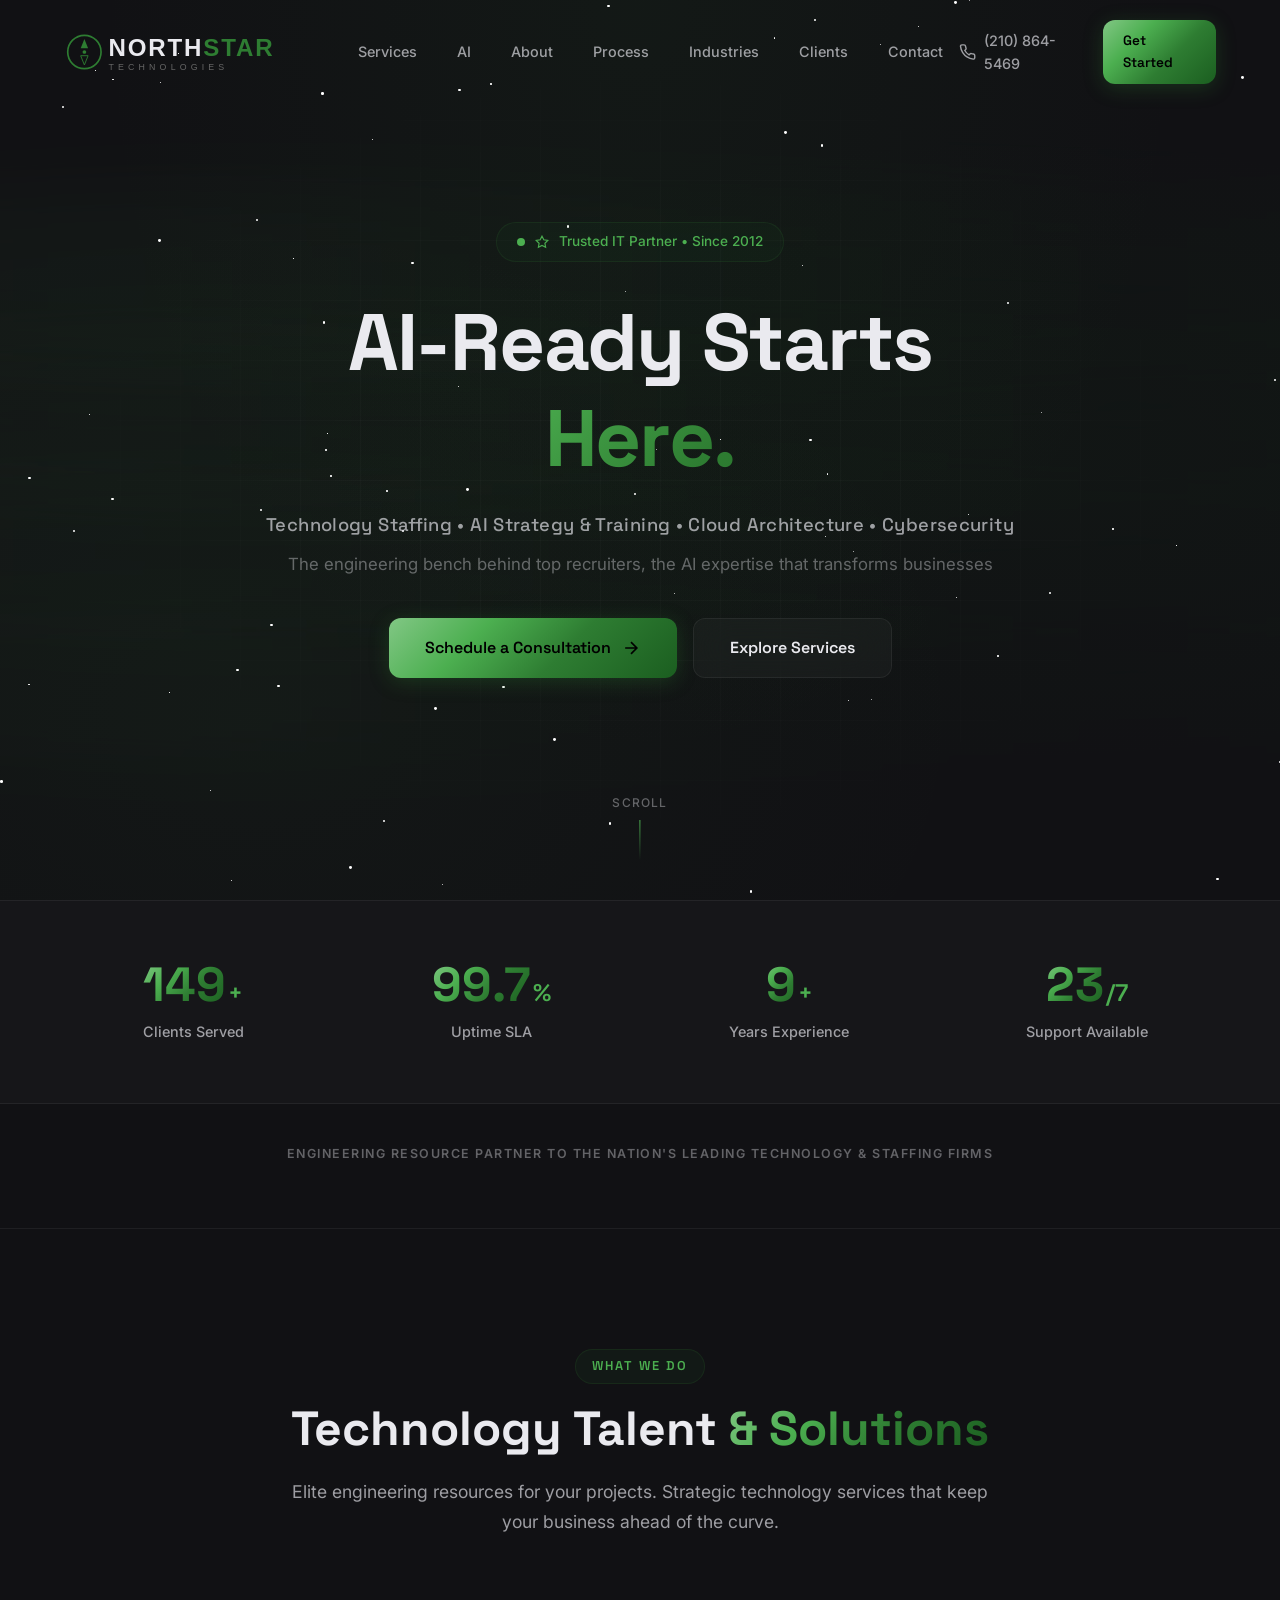
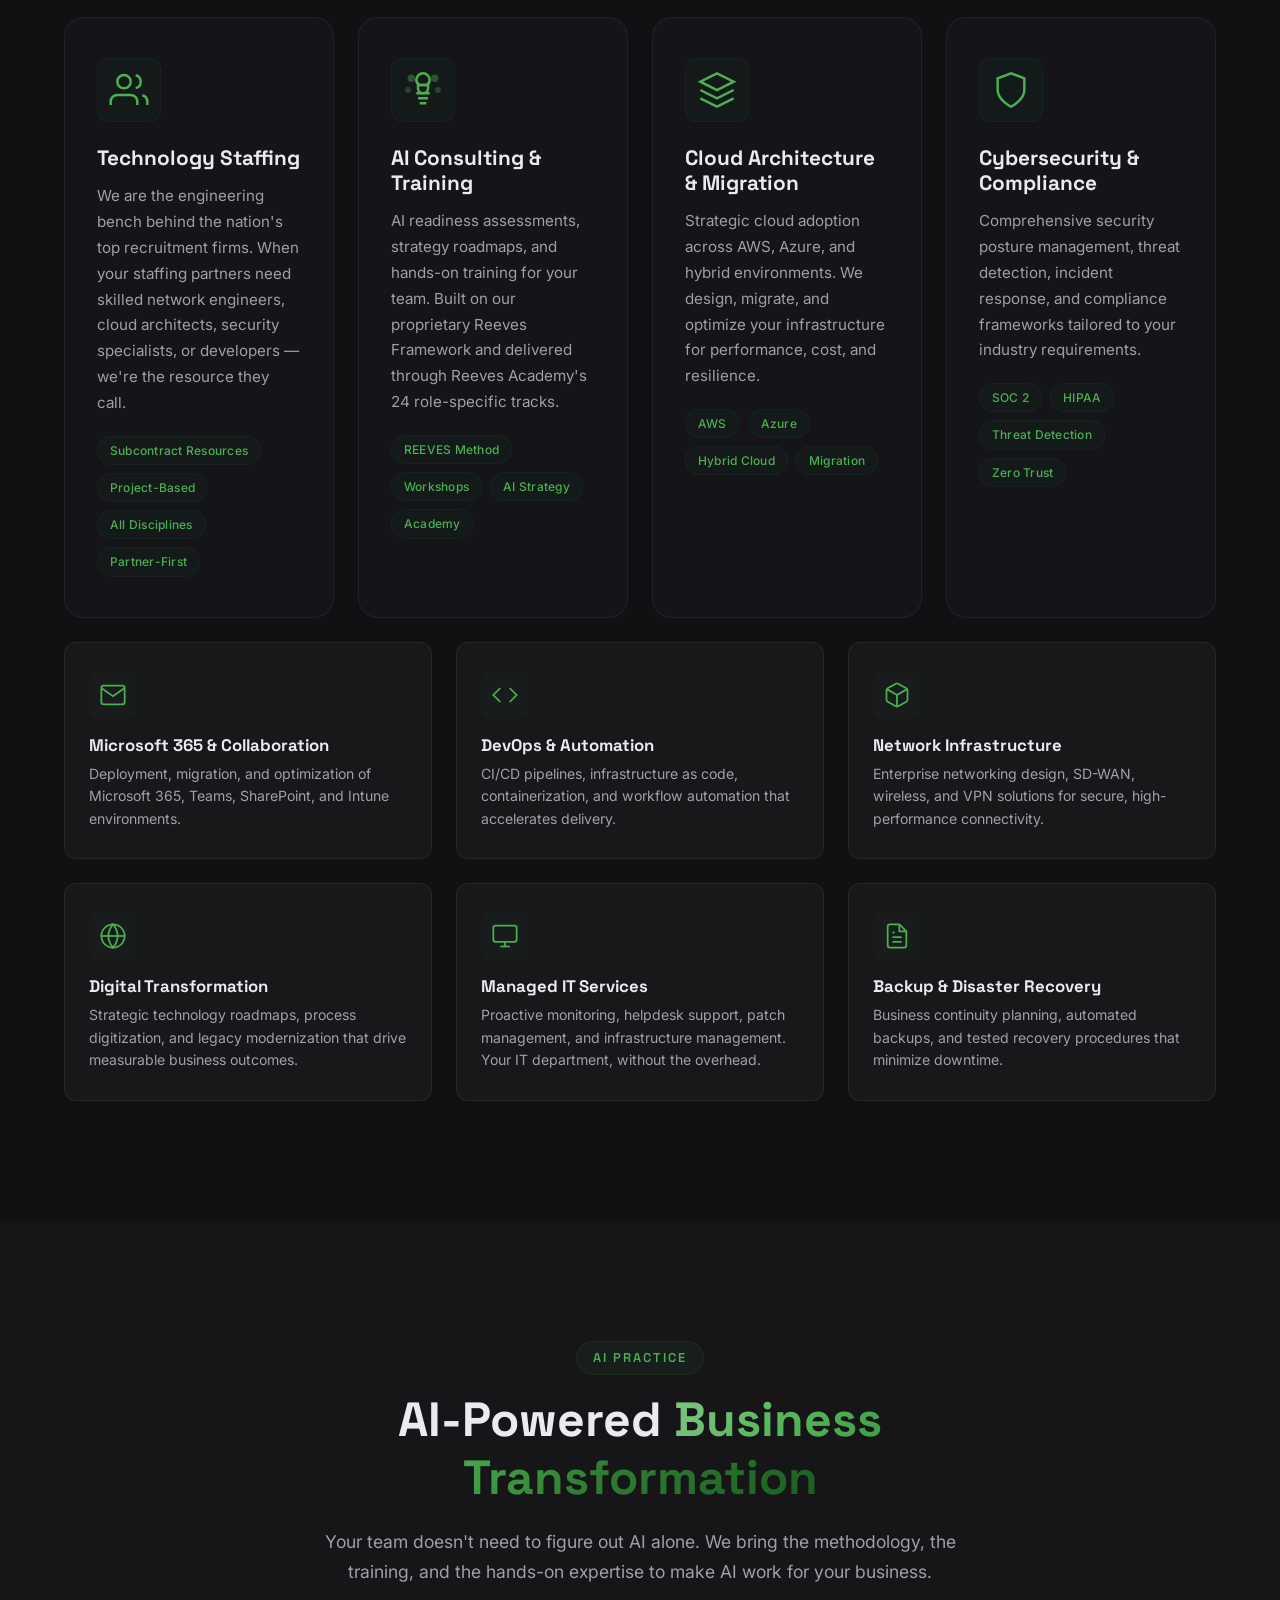
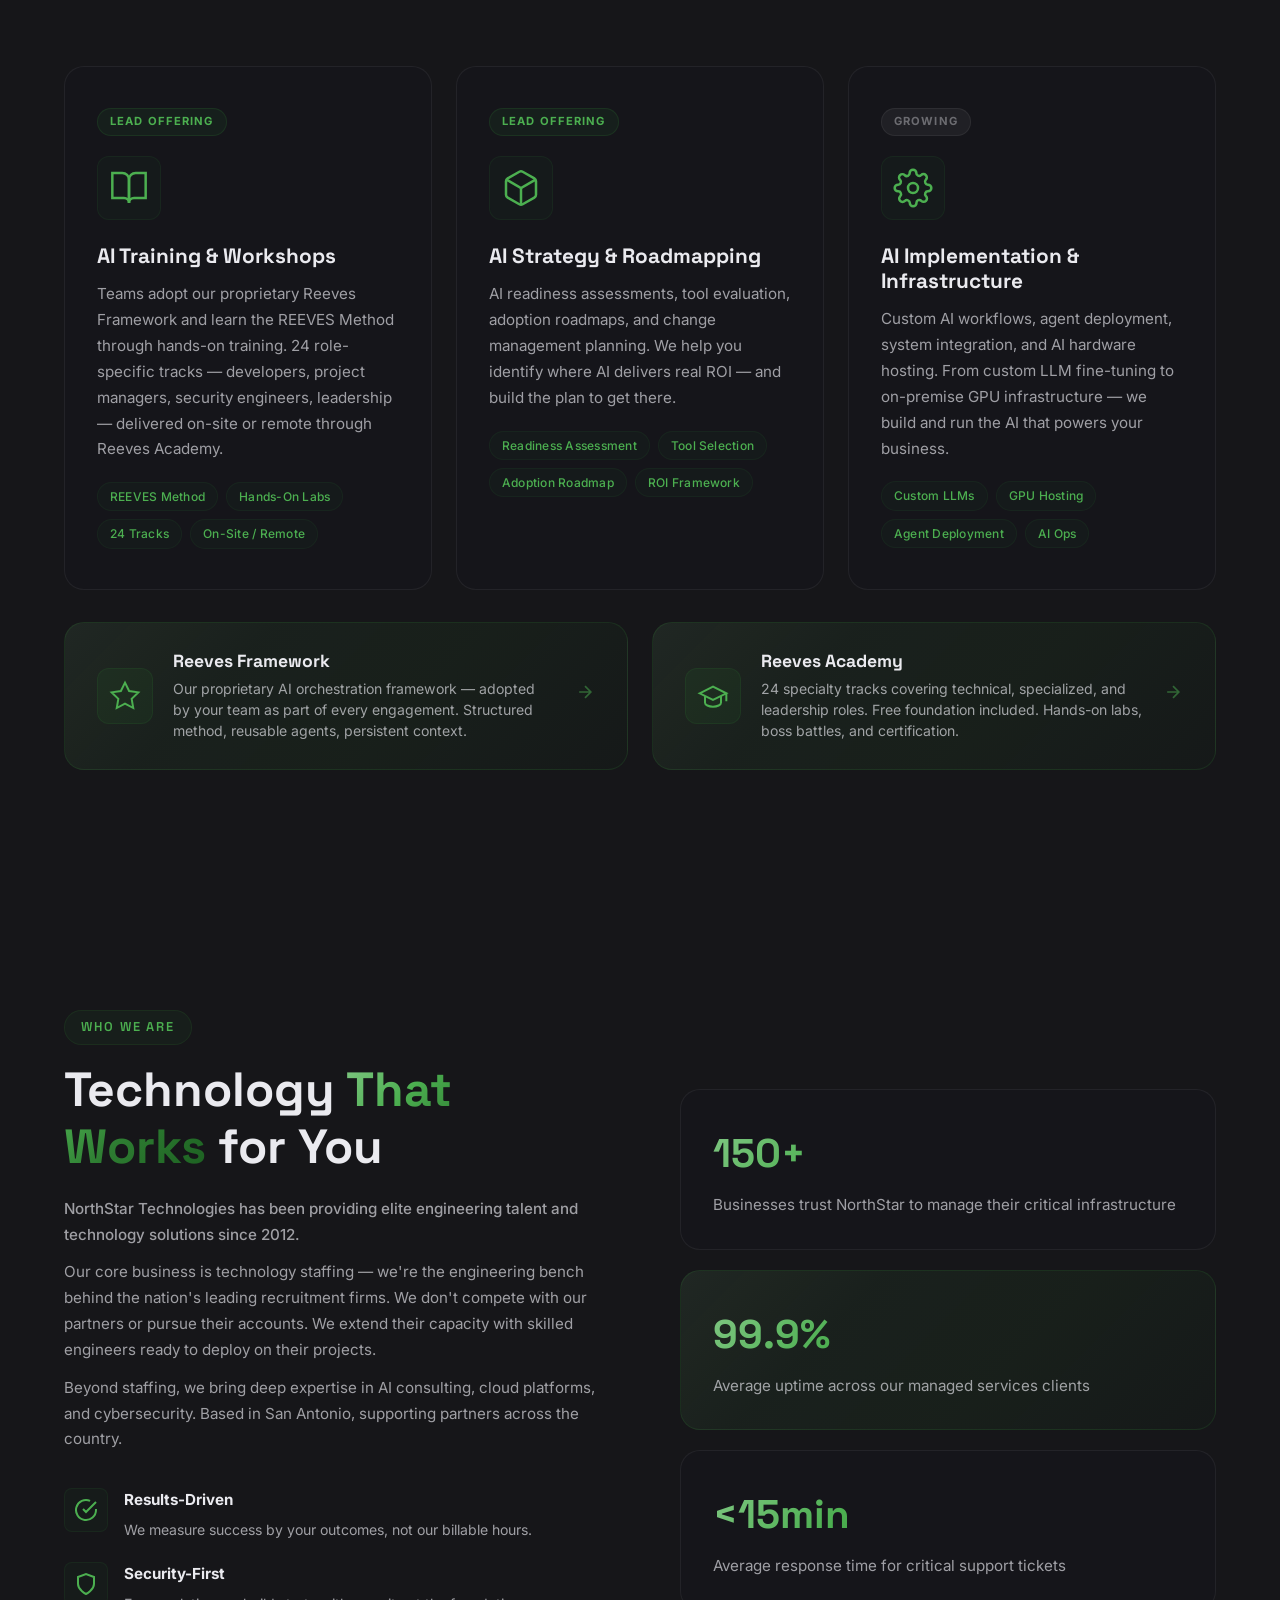
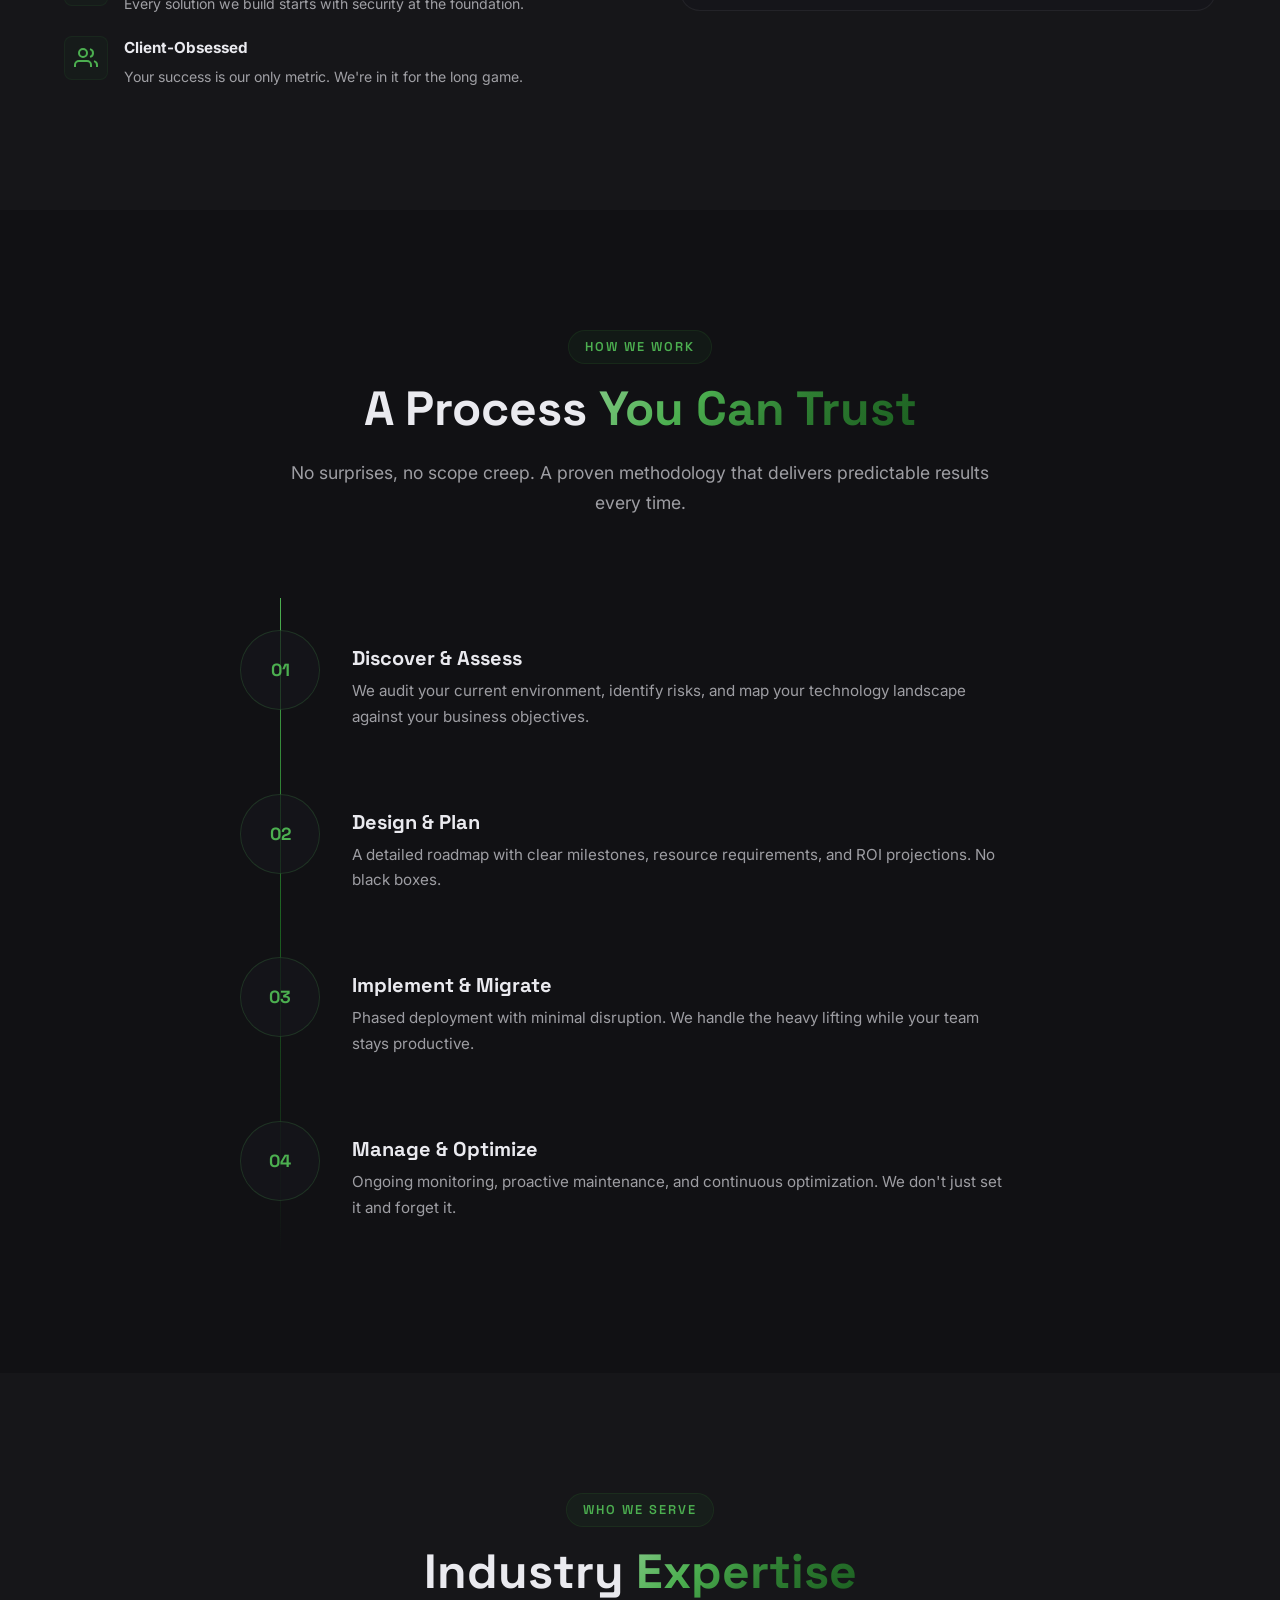
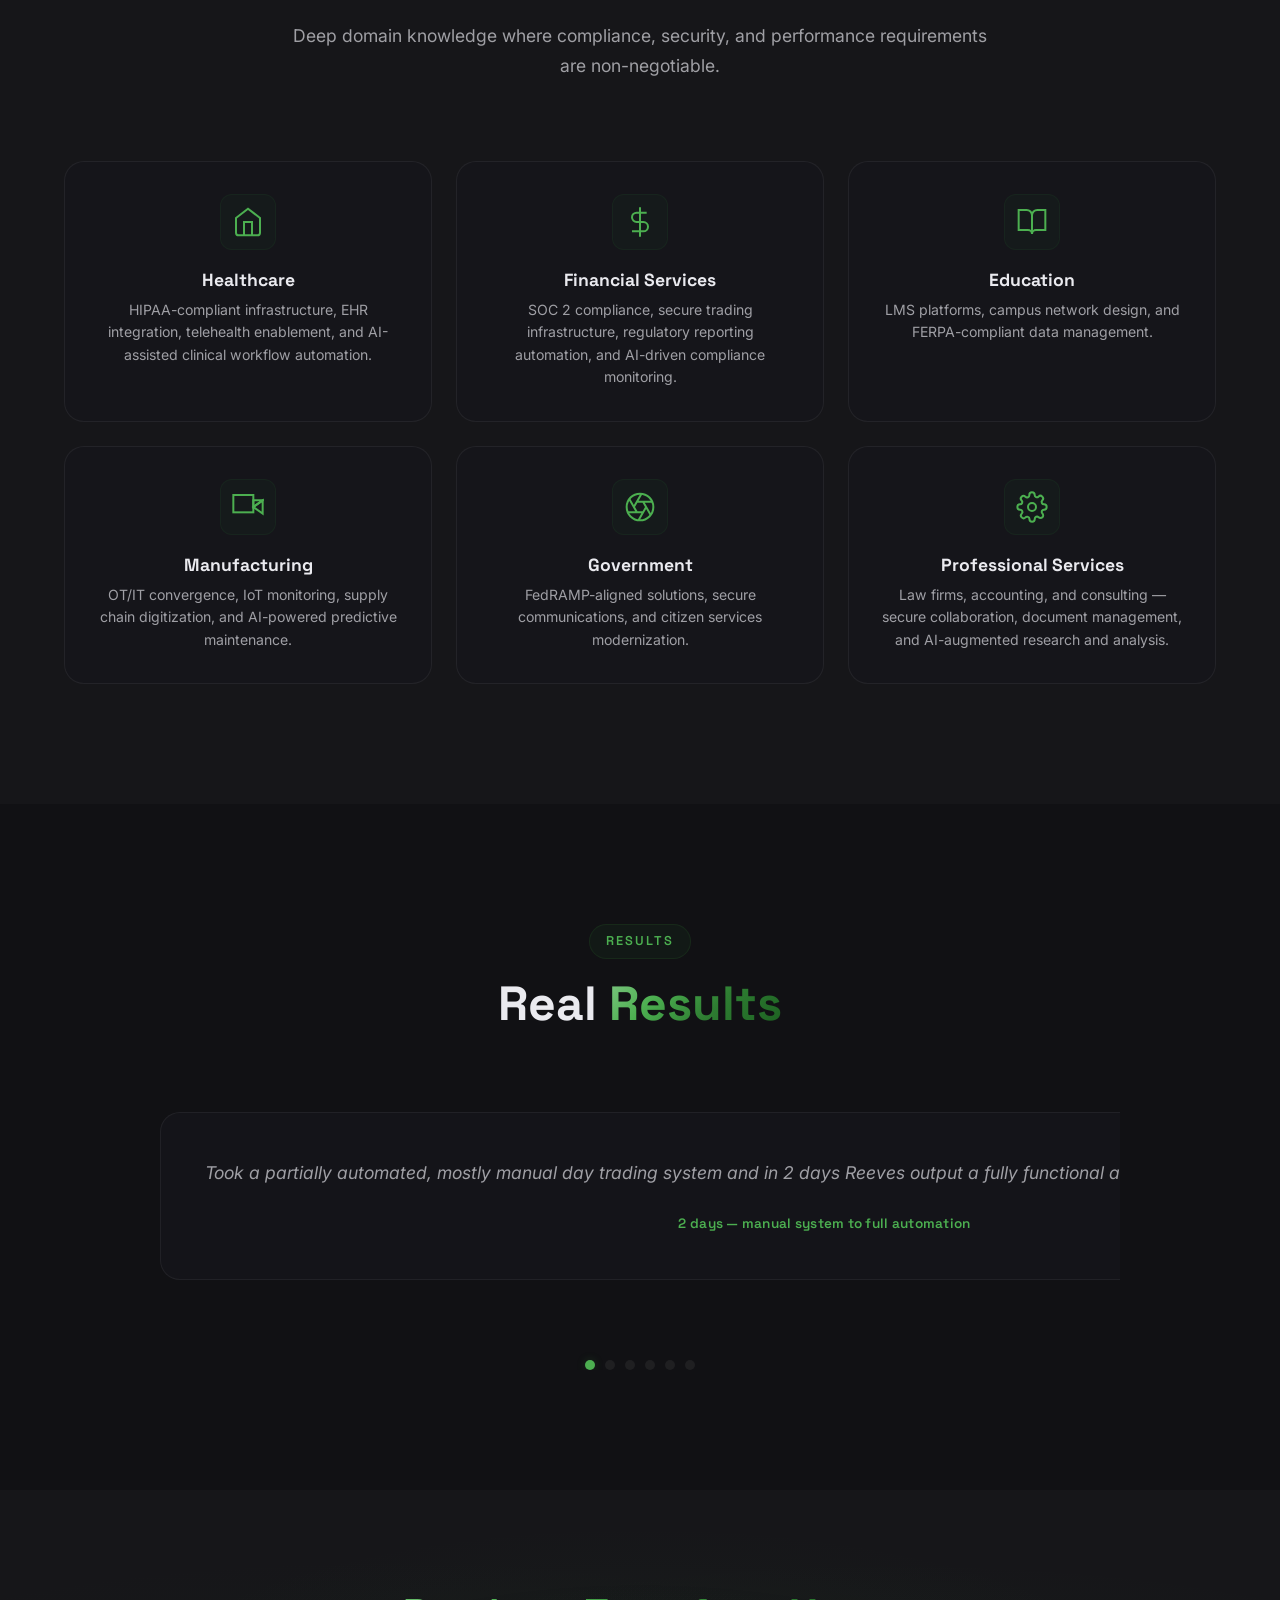
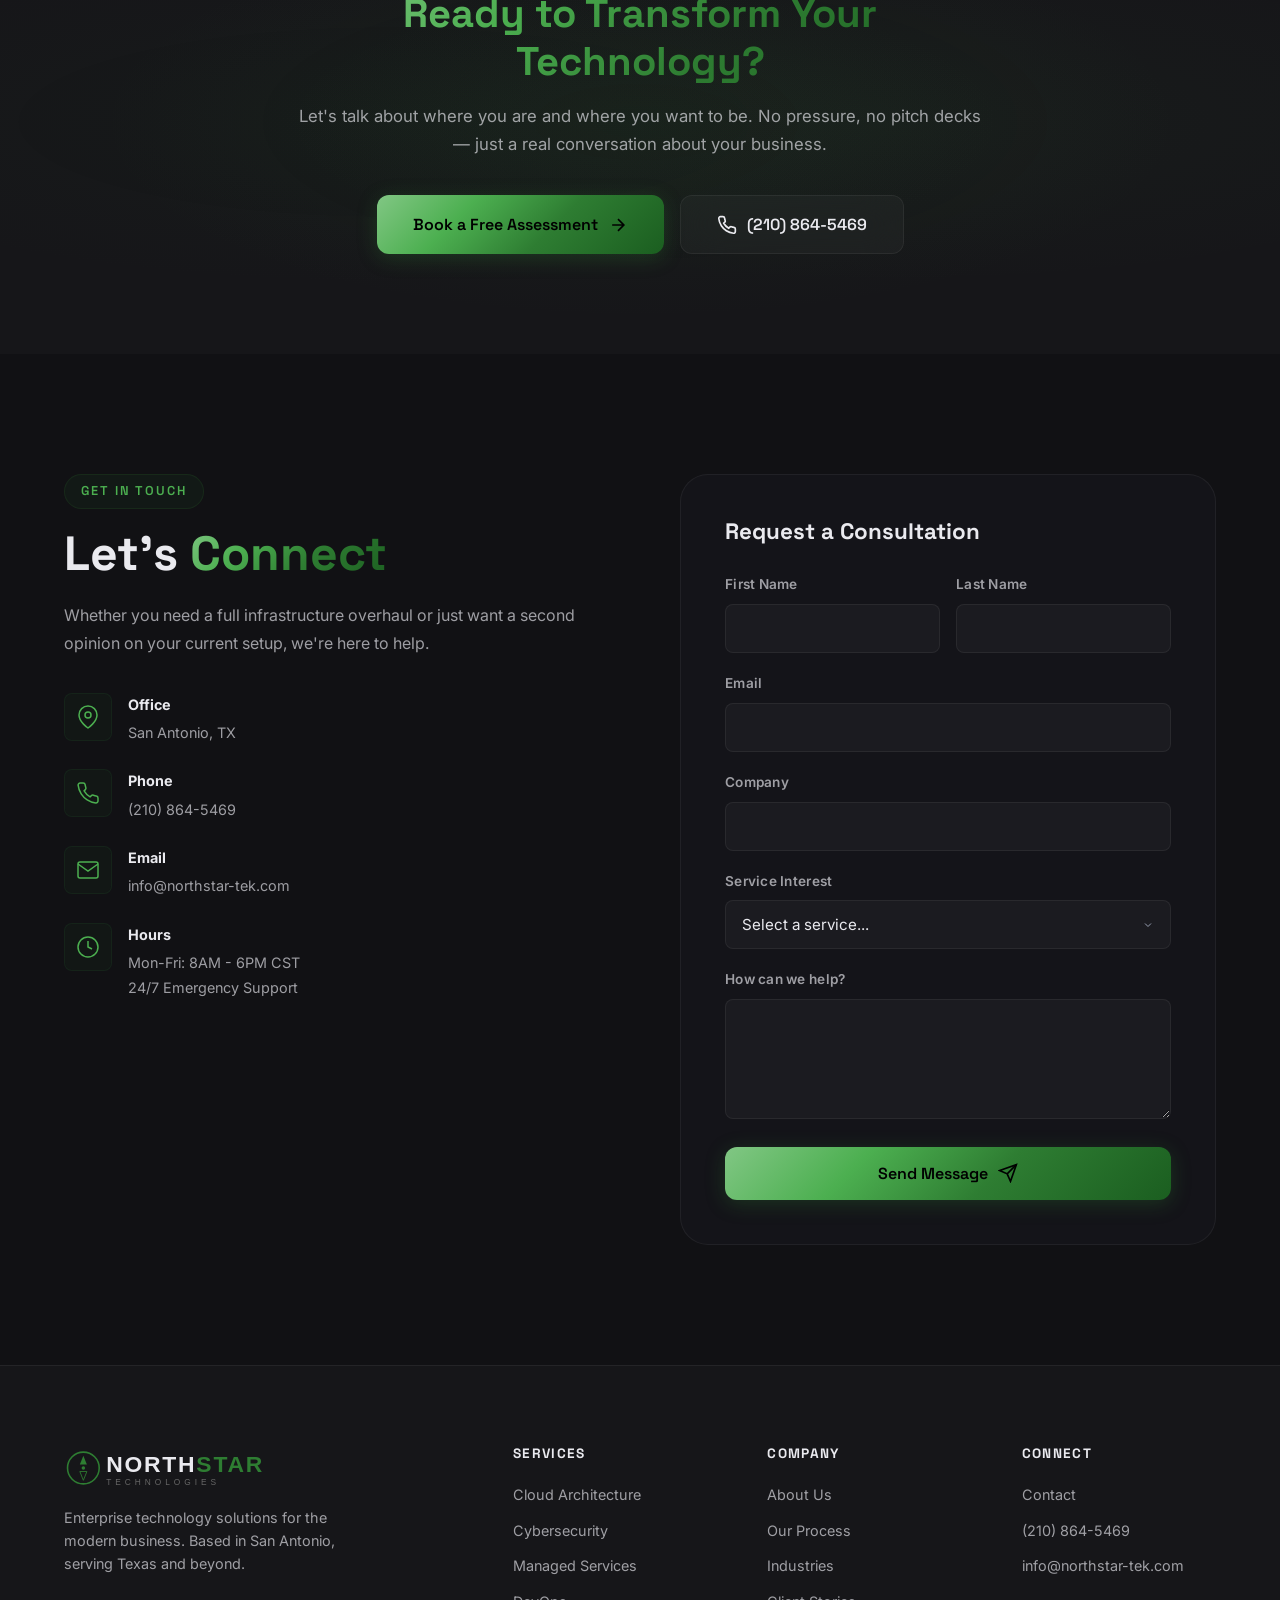
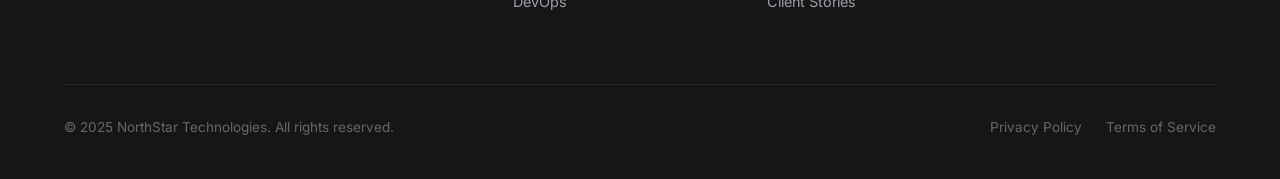
==== commit 94569a24: "fix: carousel shows 2 cards at a time, 8s rotation, better headline - 2 cards visible simultaneously" ====
--- a/index.html
+++ b/index.html
@@ -489,13 +489,13 @@
         <div class="container">
             <div class="section-header reveal">
                 <span class="section-label">Results</span>
-                <h2 class="section-title">What People Are <span class="glow">Building</span></h2>
+                <h2 class="section-title">Real <span class="glow">Results</span></h2>
             </div>
 
             <div class="testimonial-carousel reveal" id="testimonialCarousel">
                 <div class="carousel-track" id="carouselTrack">
                     <!-- Slide 1 -->
-                    <div class="carousel-slide active">
+                    <div class="carousel-slide">
                         <div class="testimonial-card">
                             <blockquote>Took a partially automated, mostly manual day trading system and in 2 days Reeves output a fully functional automated options trading analysis app.</blockquote>
                             <div class="testimonial-result">2 days &mdash; manual system to full automation</div>
--- a/css/styles.css
+++ b/css/styles.css
@@ -1145,32 +1145,23 @@
     background: var(--bg-primary);
 }
 
-/* Carousel */
+/* Carousel — 2 visible at a time */
 .testimonial-carousel {
-    max-width: 700px;
+    max-width: 960px;
     margin: 0 auto;
     position: relative;
+    overflow: hidden;
 }
 
 .carousel-track {
-    position: relative;
-    min-height: 220px;
+    display: flex;
+    gap: 24px;
+    transition: transform 0.7s cubic-bezier(0.4, 0, 0.2, 1);
 }
 
 .carousel-slide {
-    position: absolute;
-    inset: 0;
-    opacity: 0;
-    transform: translateX(30px);
-    transition: opacity 0.6s ease, transform 0.6s ease;
-    pointer-events: none;
-}
-
-.carousel-slide.active {
-    opacity: 1;
-    transform: translateX(0);
-    pointer-events: auto;
-    position: relative;
+    min-width: calc(50% - 12px);
+    flex-shrink: 0;
 }
 
 .carousel-dots {
@@ -1578,8 +1569,8 @@
         grid-template-columns: repeat(2, 1fr);
     }
 
-    .testimonial-grid {
-        grid-template-columns: 1fr;
+    .carousel-slide {
+        min-width: 100%;
     }
 }
 
